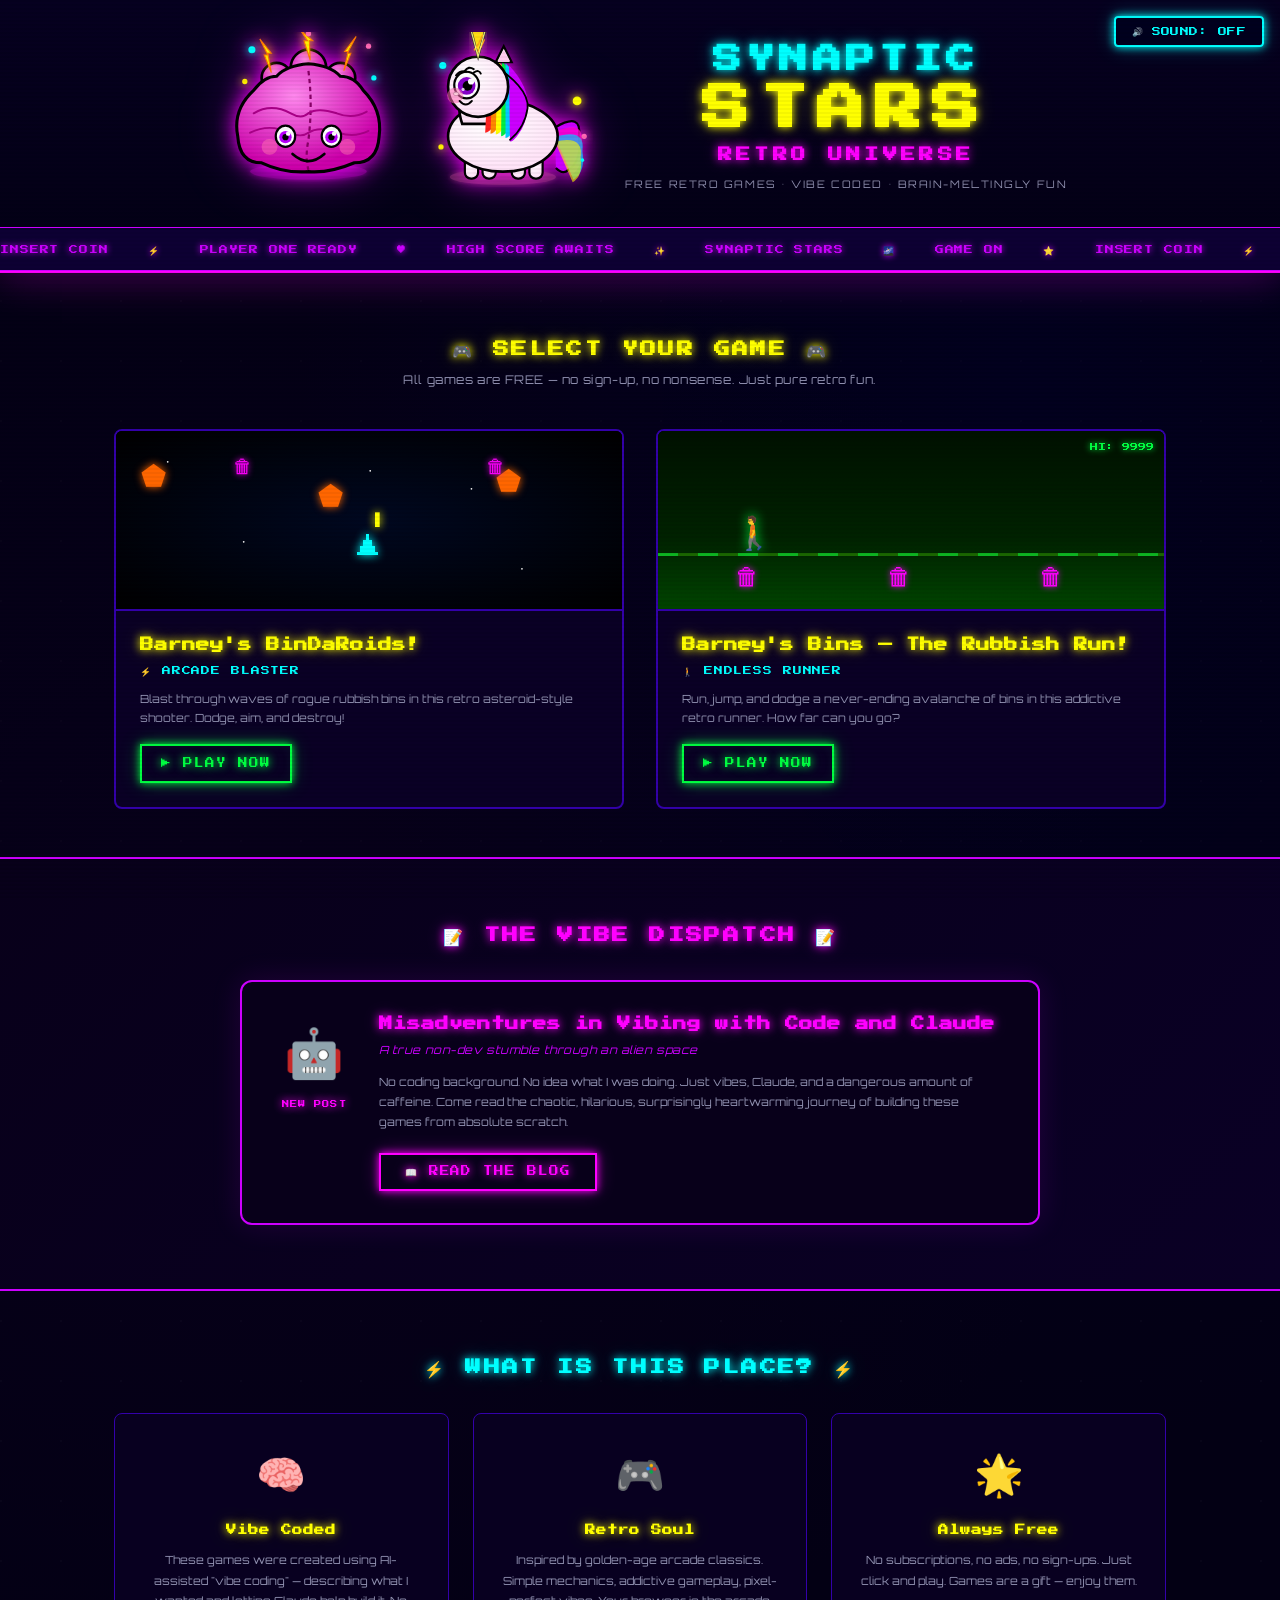
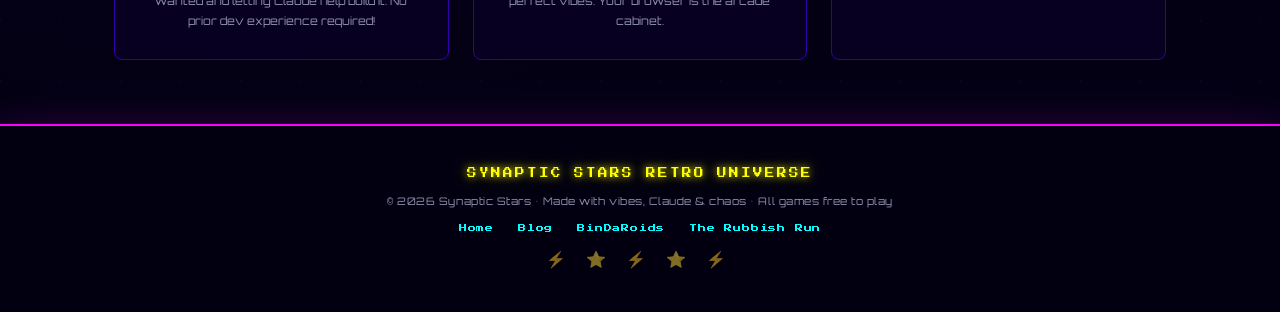
==== synaptic-stars/index.html @ baff6195 "Cartoon logo redesign + fix game URLs to GitHub Pages - Redesigned brain SVG: filled cartoon style w" ====
<!DOCTYPE html>
<html lang="en">
<head>
  <meta charset="UTF-8" />
  <meta name="viewport" content="width=device-width, initial-scale=1.0" />
  <meta name="description" content="Synaptic Stars Retro Universe - Free retro games made with Vibe coding. Play Barney's BinDaRoids and Barney's Bins: The Rubbish Run!" />
  <title>Synaptic Stars Retro Universe</title>
  <link rel="stylesheet" href="css/style.css" />
  <link rel="preconnect" href="https://fonts.googleapis.com" />
  <link href="https://fonts.googleapis.com/css2?family=Press+Start+2P&family=Orbitron:wght@400;700;900&display=swap" rel="stylesheet" />
</head>
<body>

  <!-- Skip to content for accessibility -->
  <a href="#main-content" class="skip-link">Skip to main content</a>

  <!-- Sound toggle -->
  <div class="sound-control" role="region" aria-label="Sound controls">
    <button id="sound-toggle" class="sound-btn" aria-pressed="false" aria-label="Toggle site sounds on or off">
      <span class="sound-icon" aria-hidden="true">&#128266;</span>
      <span class="sound-label">SOUND: OFF</span>
    </button>
  </div>

  <!-- HEADER / LOGO -->
  <header class="site-header" role="banner">
    <div class="logo-container">
      <div class="logo-art" aria-label="Synaptic Stars logo: a neon brain crackling with creative energy and a cosmic unicorn">
        <!-- SVG Neon Brain + Unicorn Logo -->
        <svg class="logo-svg" viewBox="0 0 430 185" xmlns="http://www.w3.org/2000/svg" role="img" aria-label="Cartoon neon brain fizzing with creative energy alongside a cute cosmic unicorn">
          <defs>
            <filter id="neon-glow">
              <feGaussianBlur stdDeviation="3" result="coloredBlur"/>
              <feMerge><feMergeNode in="coloredBlur"/><feMergeNode in="SourceGraphic"/></feMerge>
            </filter>
            <filter id="hot-glow">
              <feGaussianBlur stdDeviation="5" result="coloredBlur"/>
              <feMerge><feMergeNode in="coloredBlur"/><feMergeNode in="SourceGraphic"/></feMerge>
            </filter>
            <radialGradient id="brain-grad" cx="40%" cy="30%" r="65%">
              <stop offset="0%" stop-color="#ff88ee"/>
              <stop offset="100%" stop-color="#cc00aa"/>
            </radialGradient>
            <radialGradient id="unicorn-body" cx="38%" cy="32%" r="62%">
              <stop offset="0%" stop-color="#ffffff"/>
              <stop offset="100%" stop-color="#ffe4f8"/>
            </radialGradient>
          </defs>

          <!-- ══════════════════════════════ -->
          <!-- CARTOON BRAIN                  -->
          <!-- ══════════════════════════════ -->

          <!-- Glow shadow under brain -->
          <ellipse cx="108" cy="158" rx="66" ry="9" fill="#ff00ff" opacity="0.3" filter="url(#neon-glow)"/>

          <!-- Top bumps (drawn behind main body so they peek above) -->
          <circle cx="72"  cy="52" r="17" fill="url(#brain-grad)" stroke="#000" stroke-width="3"/>
          <circle cx="108" cy="40" r="20" fill="url(#brain-grad)" stroke="#000" stroke-width="3"/>
          <circle cx="144" cy="52" r="17" fill="url(#brain-grad)" stroke="#000" stroke-width="3"/>

          <!-- Main brain blob body -->
          <path d="M 55,148 Q 30,148 28,118 Q 22,88 46,66 Q 58,50 72,50 Q 83,38 108,36 Q 133,38 144,50 Q 160,50 170,66 Q 192,88 188,118 Q 186,148 160,148 Q 132,160 108,158 Q 80,160 55,148 Z"
            fill="url(#brain-grad)" stroke="#000" stroke-width="3.5"/>

          <!-- Centre fold dashed line -->
          <path d="M 108,44 Q 113,82 108,122 Q 104,142 108,156" fill="none" stroke="#880066" stroke-width="2.5" stroke-dasharray="5,4"/>

          <!-- Brain wrinkle folds - left side -->
          <path d="M 46,92 Q 66,80 88,92 Q 100,99 108,92" fill="none" stroke="#aa0088" stroke-width="2.2" stroke-linecap="round"/>
          <path d="M 42,114 Q 64,103 86,114 Q 100,120 108,114" fill="none" stroke="#aa0088" stroke-width="2.2" stroke-linecap="round"/>

          <!-- Brain wrinkle folds - right side -->
          <path d="M 108,92 Q 118,85 140,92 Q 158,99 174,90" fill="none" stroke="#aa0088" stroke-width="2.2" stroke-linecap="round"/>
          <path d="M 108,114 Q 120,106 142,114 Q 160,120 176,112" fill="none" stroke="#aa0088" stroke-width="2.2" stroke-linecap="round"/>

          <!-- LEFT cartoon eye -->
          <ellipse cx="82" cy="118" rx="11" ry="12" fill="white" stroke="#000" stroke-width="2.5"/>
          <circle cx="82" cy="119" r="7"  fill="#bb00ff"/>
          <circle cx="82" cy="119" r="3.5" fill="#000"/>
          <circle cx="85" cy="115" r="2.5" fill="white"/>

          <!-- RIGHT cartoon eye -->
          <ellipse cx="134" cy="118" rx="11" ry="12" fill="white" stroke="#000" stroke-width="2.5"/>
          <circle cx="134" cy="119" r="7"  fill="#bb00ff"/>
          <circle cx="134" cy="119" r="3.5" fill="#000"/>
          <circle cx="137" cy="115" r="2.5" fill="white"/>

          <!-- Rosy cheeks -->
          <circle cx="64"  cy="130" r="9" fill="#ff69b4" opacity="0.55"/>
          <circle cx="152" cy="130" r="9" fill="#ff69b4" opacity="0.55"/>

          <!-- Big happy smile -->
          <path d="M 90,138 Q 108,154 126,138" fill="none" stroke="#000" stroke-width="3" stroke-linecap="round"/>

          <!-- Lightning bolt sparks -->
          <g filter="url(#hot-glow)">
            <!-- Left bolt -->
            <polygon points="66,46 58,26 62,26 53,8  66,24 62,24" fill="#ffee00" stroke="#ff7700" stroke-width="1.2"/>
            <!-- Centre bolt -->
            <polygon points="110,32 103,10 107,10 99,-2 113,10 109,10" fill="#ffee00" stroke="#ff7700" stroke-width="1.2"/>
            <!-- Right bolt -->
            <polygon points="148,44 156,24 152,24 162,5 149,22 153,22" fill="#ffee00" stroke="#ff7700" stroke-width="1.2"/>
            <!-- Sparkle dots -->
            <circle cx="44"  cy="20" r="4" fill="#00ffff"/>
            <circle cx="176" cy="16" r="3" fill="#ff69b4"/>
            <circle cx="36"  cy="56" r="3" fill="#ffee00"/>
            <circle cx="182" cy="52" r="3" fill="#00ffff"/>
            <circle cx="108" cy="2"  r="3" fill="#ff69b4"/>
          </g>

          <!-- ══════════════════════════════ -->
          <!-- CARTOON UNICORN                -->
          <!-- ══════════════════════════════ -->

          <!-- Glow shadow under unicorn -->
          <ellipse cx="328" cy="164" rx="60" ry="9" fill="#ff69b4" opacity="0.3" filter="url(#neon-glow)"/>

          <!-- Chubby legs (behind body) -->
          <rect x="285" y="136" width="15" height="30" rx="7"  fill="url(#unicorn-body)" stroke="#000" stroke-width="2.5"/>
          <rect x="305" y="138" width="15" height="28" rx="7"  fill="url(#unicorn-body)" stroke="#000" stroke-width="2.5"/>
          <rect x="338" y="138" width="15" height="28" rx="7"  fill="url(#unicorn-body)" stroke="#000" stroke-width="2.5"/>
          <rect x="358" y="136" width="15" height="30" rx="7"  fill="url(#unicorn-body)" stroke="#000" stroke-width="2.5"/>

          <!-- Rainbow tail (layered, fluffy) -->
          <path d="M 387,108 Q 418,90 414,118 Q 418,146 402,156 Q 396,162 388,154" fill="#cc00ff" stroke="#000" stroke-width="2.5" stroke-linejoin="round"/>
          <path d="M 387,113 Q 421,98 417,126 Q 421,152 405,162" fill="#ff00cc" opacity="0.8" stroke="none"/>
          <path d="M 387,119 Q 422,108 418,135 Q 422,158 408,167" fill="#00ccff" opacity="0.7" stroke="none"/>
          <path d="M 387,124 Q 420,116 416,142 Q 419,163 407,170" fill="#ffff00" opacity="0.6" stroke="none"/>

          <!-- Chubby body -->
          <ellipse cx="328" cy="118" rx="62" ry="40" fill="url(#unicorn-body)" stroke="#000" stroke-width="3"/>

          <!-- Neck connecting body to head -->
          <path d="M 282,104 Q 274,80 285,66 Q 294,55 310,58 Q 326,58 332,72 Q 338,84 332,104 Z"
            fill="url(#unicorn-body)" stroke="#000" stroke-width="3"/>

          <!-- Rainbow mane flowing down neck -->
          <path d="M 312,34 Q 330,54 328,76 Q 326,94 318,106 Q 312,114 308,114" fill="#ff2222" stroke="none"/>
          <path d="M 317,33 Q 336,54 334,76 Q 332,95 324,106 Q 318,115 314,115" fill="#ff8800" stroke="none"/>
          <path d="M 322,32 Q 342,54 340,77 Q 338,96 330,107 Q 324,116 320,116" fill="#ffff00" stroke="none"/>
          <path d="M 327,33 Q 348,55 346,79 Q 344,98 336,108 Q 330,118 326,118" fill="#00ee44" stroke="none"/>
          <path d="M 331,35 Q 353,58 351,82 Q 349,101 341,111 Q 335,120 331,120" fill="#00ccff" stroke="none"/>
          <path d="M 335,38 Q 358,62 356,86 Q 354,105 346,115 Q 340,124 336,124" fill="#cc00ff" stroke="none"/>
          <!-- Mane outline -->
          <path d="M 312,34 Q 358,62 356,86 Q 353,108 336,122" fill="none" stroke="#000" stroke-width="2" stroke-linecap="round"/>

          <!-- Big round cartoon head -->
          <circle cx="300" cy="62" r="34" fill="url(#unicorn-body)" stroke="#000" stroke-width="3"/>

          <!-- Pointy ear -->
          <polygon points="320,34 329,16 338,34" fill="url(#unicorn-body)" stroke="#000" stroke-width="2.5"/>
          <polygon points="322,34 329,20 336,34" fill="#ffccee" stroke="none"/>

          <!-- Spiral gold horn -->
          <polygon points="300,28 292,-2 308,-2" fill="#ffd700" stroke="#000" stroke-width="2.5"/>
          <path d="M 296,20 Q 302,12 305,4" fill="none" stroke="#ff9900" stroke-width="2" stroke-linecap="round"/>
          <path d="M 299,24 Q 304,17 307,9" fill="none" stroke="#ff9900" stroke-width="1.5" stroke-linecap="round"/>
          <!-- Horn glow -->
          <polygon points="300,28 292,-2 308,-2" fill="none" stroke="#ffff88" stroke-width="1.5" filter="url(#hot-glow)" opacity="0.9"/>

          <!-- Big cute cartoon eye -->
          <ellipse cx="287" cy="60" rx="14" ry="15" fill="white" stroke="#000" stroke-width="2.5"/>
          <circle cx="287" cy="61" r="10" fill="#8800cc"/>
          <circle cx="288" cy="61" r="5.5" fill="#000"/>
          <circle cx="292" cy="56" r="3.5" fill="white"/>
          <circle cx="283" cy="65" r="1.8" fill="white" opacity="0.8"/>

          <!-- Eyelashes -->
          <path d="M 275,49 Q 280,43 287,45" fill="none" stroke="#000" stroke-width="2.2" stroke-linecap="round"/>
          <path d="M 285,44 Q 289,38 295,42" fill="none" stroke="#000" stroke-width="2.2" stroke-linecap="round"/>
          <path d="M 295,46 Q 301,42 303,47" fill="none" stroke="#000" stroke-width="2.2" stroke-linecap="round"/>

          <!-- Rosy cheek -->
          <circle cx="274" cy="72" r="9" fill="#ff69b4" opacity="0.55"/>

          <!-- Little smile -->
          <path d="M 279,78 Q 286,86 293,78" fill="none" stroke="#000" stroke-width="2.2" stroke-linecap="round"/>

          <!-- Nostril dot -->
          <ellipse cx="275" cy="70" rx="3" ry="2" fill="#ffccdd" stroke="#cc88aa" stroke-width="1"/>

          <!-- Sparkles around unicorn -->
          <g filter="url(#hot-glow)">
            <circle cx="412" cy="78"  r="5" fill="#ffff00"/>
            <circle cx="260" cy="38"  r="4" fill="#00ffff"/>
            <circle cx="420" cy="118" r="3" fill="#ff69b4"/>
            <circle cx="258" cy="130" r="3" fill="#ffee00"/>
            <circle cx="418" cy="145" r="2" fill="#00ffff"/>
          </g>
        </svg>
      </div>

      <div class="logo-text">
        <h1 class="site-title">
          <span class="title-synaptic">SYNAPTIC</span>
          <span class="title-stars">STARS</span>
          <span class="title-universe">RETRO UNIVERSE</span>
        </h1>
        <p class="site-tagline">Free Retro Games &bull; Vibe Coded &bull; Brain-Meltingly Fun</p>
      </div>
    </div>

    <!-- Scrolling marquee for atmosphere -->
    <div class="marquee-strip" aria-hidden="true">
      <div class="marquee-inner">
        INSERT COIN &nbsp;&nbsp; &#9889; &nbsp;&nbsp; PLAYER ONE READY &nbsp;&nbsp; &#9829; &nbsp;&nbsp; HIGH SCORE AWAITS &nbsp;&nbsp; &#10024; &nbsp;&nbsp; SYNAPTIC STARS &nbsp;&nbsp; &#127756; &nbsp;&nbsp; GAME ON &nbsp;&nbsp; &#11088; &nbsp;&nbsp; INSERT COIN &nbsp;&nbsp; &#9889; &nbsp;&nbsp; PLAYER ONE READY &nbsp;&nbsp; &#9829; &nbsp;&nbsp; HIGH SCORE AWAITS &nbsp;&nbsp; &#10024; &nbsp;&nbsp; SYNAPTIC STARS &nbsp;&nbsp; &#127756; &nbsp;&nbsp; GAME ON &nbsp;&nbsp; &#11088;
      </div>
    </div>
  </header>

  <!-- MAIN CONTENT -->
  <main id="main-content">

    <!-- GAMES SECTION -->
    <section class="games-section" aria-labelledby="games-heading">
      <h2 id="games-heading" class="section-heading">
        <span aria-hidden="true">&#127918;</span> SELECT YOUR GAME <span aria-hidden="true">&#127918;</span>
      </h2>
      <p class="section-subtitle">All games are FREE &mdash; no sign-up, no nonsense. Just pure retro fun.</p>

      <div class="games-grid" role="list">

        <!-- Game Tile 1: BinDaRoids -->
        <article class="game-tile" role="listitem">
          <a href="https://synapticstar101.github.io/Barneys-BinDaRoids/" target="_blank" rel="noopener noreferrer" class="game-tile-link" aria-label="Play Barney's BinDaRoids - an asteroids-style retro blaster (opens in new tab)">
            <div class="game-tile-inner">
              <div class="game-screen-preview" aria-hidden="true">
                <div class="pixel-art-bindaroids">
                  <div class="pa-stars">
                    <span class="pa-star s1">&#9679;</span>
                    <span class="pa-star s2">&#9679;</span>
                    <span class="pa-star s3">&#9679;</span>
                    <span class="pa-star s4">&#9679;</span>
                    <span class="pa-star s5">&#9679;</span>
                  </div>
                  <div class="pa-ship">&#9650;</div>
                  <div class="pa-asteroids">
                    <span class="pa-rock r1">&#11039;</span>
                    <span class="pa-rock r2">&#11039;</span>
                    <span class="pa-rock r3">&#11039;</span>
                  </div>
                  <div class="pa-bins">
                    <span class="pa-bin">&#128465;</span>
                    <span class="pa-bin">&#128465;</span>
                  </div>
                  <div class="pa-laser" aria-hidden="true">|</div>
                </div>
              </div>
              <div class="game-info">
                <h3 class="game-title">Barney's BinDaRoids!</h3>
                <p class="game-genre">&#9889; ARCADE BLASTER</p>
                <p class="game-desc">Blast through waves of rogue rubbish bins in this retro asteroid-style shooter. Dodge, aim, and destroy!</p>
                <span class="play-btn" aria-hidden="true">&#9654; PLAY NOW</span>
              </div>
            </div>
          </a>
        </article>

        <!-- Game Tile 2: The Rubbish Run -->
        <article class="game-tile" role="listitem">
          <a href="https://synapticstar101.github.io/Barneys-Bins-The-Rubbish-Run/" target="_blank" rel="noopener noreferrer" class="game-tile-link" aria-label="Play Barney's Bins: The Rubbish Run - a retro runner (opens in new tab)">
            <div class="game-tile-inner">
              <div class="game-screen-preview" aria-hidden="true">
                <div class="pixel-art-rubbish">
                  <div class="pa-road">
                    <div class="pa-lane-line"></div>
                  </div>
                  <div class="pa-runner">&#128694;</div>
                  <div class="pa-obstacles">
                    <span class="pa-bin-o b1">&#128465;</span>
                    <span class="pa-bin-o b2">&#128465;</span>
                    <span class="pa-bin-o b3">&#128465;</span>
                  </div>
                  <div class="pa-score-preview">HI: 9999</div>
                </div>
              </div>
              <div class="game-info">
                <h3 class="game-title">Barney's Bins &mdash; The Rubbish Run!</h3>
                <p class="game-genre">&#128694; ENDLESS RUNNER</p>
                <p class="game-desc">Run, jump, and dodge a never-ending avalanche of bins in this addictive retro runner. How far can you go?</p>
                <span class="play-btn" aria-hidden="true">&#9654; PLAY NOW</span>
              </div>
            </div>
          </a>
        </article>

      </div>
    </section>

    <!-- BLOG LINK SECTION -->
    <section class="blog-section" aria-labelledby="blog-heading">
      <h2 id="blog-heading" class="section-heading">
        <span aria-hidden="true">&#128221;</span> THE VIBE DISPATCH <span aria-hidden="true">&#128221;</span>
      </h2>
      <div class="blog-promo">
        <div class="blog-promo-inner">
          <div class="blog-badge" aria-hidden="true">
            <span class="blog-icon">&#129302;</span>
            <span class="blog-badge-text">NEW POST</span>
          </div>
          <div class="blog-promo-text">
            <h3 class="blog-title-promo">Misadventures in Vibing with Code and Claude</h3>
            <p class="blog-subtitle-promo">A true non-dev stumble through an alien space</p>
            <p class="blog-desc-promo">No coding background. No idea what I was doing. Just vibes, Claude, and a dangerous amount of caffeine. Come read the chaotic, hilarious, surprisingly heartwarming journey of building these games from absolute scratch.</p>
            <a href="blog/index.html" class="blog-link-btn" aria-label="Read the Misadventures in Vibing with Code and Claude blog">
              <span aria-hidden="true">&#128214;</span> READ THE BLOG
            </a>
          </div>
        </div>
      </div>
    </section>

    <!-- ABOUT SECTION -->
    <section class="about-section" aria-labelledby="about-heading">
      <h2 id="about-heading" class="section-heading">
        <span aria-hidden="true">&#9889;</span> WHAT IS THIS PLACE? <span aria-hidden="true">&#9889;</span>
      </h2>
      <div class="about-grid">
        <div class="about-card">
          <div class="about-icon" aria-hidden="true">&#129504;</div>
          <h3>Vibe Coded</h3>
          <p>These games were created using AI-assisted "vibe coding" &mdash; describing what I wanted and letting Claude help build it. No prior dev experience required!</p>
        </div>
        <div class="about-card">
          <div class="about-icon" aria-hidden="true">&#127918;</div>
          <h3>Retro Soul</h3>
          <p>Inspired by golden-age arcade classics. Simple mechanics, addictive gameplay, pixel-perfect vibes. Your browser is the arcade cabinet.</p>
        </div>
        <div class="about-card">
          <div class="about-icon" aria-hidden="true">&#127775;</div>
          <h3>Always Free</h3>
          <p>No subscriptions, no ads, no sign-ups. Just click and play. Games are a gift &mdash; enjoy them.</p>
        </div>
      </div>
    </section>

  </main>

  <!-- FOOTER -->
  <footer class="site-footer" role="contentinfo">
    <div class="footer-inner">
      <p class="footer-title">SYNAPTIC STARS RETRO UNIVERSE</p>
      <p class="footer-copy">&copy; 2026 Synaptic Stars &bull; Made with vibes, Claude &amp; chaos &bull; All games free to play</p>
      <nav class="footer-nav" aria-label="Footer navigation">
        <a href="index.html">Home</a>
        <a href="blog/index.html">Blog</a>
        <a href="https://synapticstar101.github.io/Barneys-BinDaRoids/" target="_blank" rel="noopener noreferrer">BinDaRoids</a>
        <a href="https://synapticstar101.github.io/Barneys-Bins-The-Rubbish-Run/" target="_blank" rel="noopener noreferrer">The Rubbish Run</a>
      </nav>
      <p class="footer-credits" aria-hidden="true">&#9889; &#11088; &#9889; &#11088; &#9889;</p>
    </div>
  </footer>

  <script src="js/sounds.js"></script>
  <script src="js/main.js"></script>
</body>
</html>
---- synaptic-stars/css/style.css ----
/* =====================================================
   SYNAPTIC STARS RETRO UNIVERSE
   Main Stylesheet — Neon Retro Fever Dream Edition
   ===================================================== */

/* === CSS CUSTOM PROPERTIES === */
:root {
  --neon-pink:    #ff00ff;
  --neon-cyan:    #00ffff;
  --neon-yellow:  #ffff00;
  --neon-green:   #00ff41;
  --neon-orange:  #ff6600;
  --neon-purple:  #cc00ff;
  --neon-hotpink: #ff69b4;
  --bg-dark:      #030014;
  --bg-card:      #0a0025;
  --bg-card2:     #080020;
  --text-primary: #e8e0ff;
  --text-dim:     #9090b0;
  --border-neon:  #3300aa;
  --font-pixel:   'Press Start 2P', monospace;
  --font-orb:     'Orbitron', monospace;
  --font-base:    'Orbitron', monospace;
  --glow-pink:    0 0 8px #ff00ff, 0 0 20px #ff00ff44;
  --glow-cyan:    0 0 8px #00ffff, 0 0 20px #00ffff44;
  --glow-yellow:  0 0 8px #ffff00, 0 0 20px #ffff0044;
  --glow-green:   0 0 8px #00ff41, 0 0 20px #00ff4144;
}

/* === RESET & BASE === */
*, *::before, *::after {
  box-sizing: border-box;
  margin: 0;
  padding: 0;
}

html {
  scroll-behavior: smooth;
  font-size: 16px;
}

body {
  background-color: var(--bg-dark);
  background-image:
    radial-gradient(ellipse at 20% 50%, #1a003333 0%, transparent 60%),
    radial-gradient(ellipse at 80% 20%, #00003355 0%, transparent 50%),
    url("data:image/svg+xml,%3Csvg width='60' height='60' viewBox='0 0 60 60' xmlns='http://www.w3.org/2000/svg'%3E%3Cg fill='none' fill-rule='evenodd'%3E%3Cg fill='%23ffffff' fill-opacity='0.025'%3E%3Ccircle cx='1' cy='1' r='1'/%3E%3C/g%3E%3C/g%3E%3C/svg%3E");
  color: var(--text-primary);
  font-family: var(--font-base);
  line-height: 1.6;
  min-height: 100vh;
  overflow-x: hidden;
}

/* === ACCESSIBILITY === */
.skip-link {
  position: absolute;
  top: -100%;
  left: 0;
  background: var(--neon-yellow);
  color: #000;
  padding: 0.75rem 1.5rem;
  font-family: var(--font-pixel);
  font-size: 0.7rem;
  z-index: 9999;
  text-decoration: none;
  border-radius: 0 0 8px 0;
}
.skip-link:focus {
  top: 0;
}

/* Focus visible styles for keyboard nav */
*:focus-visible {
  outline: 3px solid var(--neon-yellow);
  outline-offset: 3px;
}

/* Reduced motion */
@media (prefers-reduced-motion: reduce) {
  *, *::before, *::after {
    animation-duration: 0.01ms !important;
    animation-iteration-count: 1 !important;
    transition-duration: 0.01ms !important;
  }
  .marquee-inner {
    animation: none !important;
  }
}

/* High contrast mode */
@media (prefers-contrast: high) {
  :root {
    --bg-dark: #000000;
    --bg-card: #000000;
    --text-primary: #ffffff;
  }
  .game-tile { border: 2px solid #ffffff; }
}

/* === SOUND CONTROL === */
.sound-control {
  position: fixed;
  top: 1rem;
  right: 1rem;
  z-index: 1000;
}

.sound-btn {
  background: rgba(0, 0, 30, 0.9);
  border: 2px solid var(--neon-cyan);
  color: var(--neon-cyan);
  padding: 0.5rem 1rem;
  cursor: pointer;
  font-family: var(--font-pixel);
  font-size: 0.55rem;
  letter-spacing: 0.05em;
  display: flex;
  align-items: center;
  gap: 0.5rem;
  transition: all 0.2s;
  box-shadow: var(--glow-cyan);
  border-radius: 4px;
}

.sound-btn:hover,
.sound-btn[aria-pressed="true"] {
  background: rgba(0, 255, 255, 0.15);
  box-shadow: 0 0 15px #00ffff, 0 0 30px #00ffff66;
  color: #fff;
}

.sound-btn[aria-pressed="true"] .sound-label::after {
  content: " ON";
}
.sound-btn[aria-pressed="false"] .sound-label::after {
  content: "";
}

/* === HEADER === */
.site-header {
  background: linear-gradient(180deg, #060020 0%, var(--bg-dark) 100%);
  border-bottom: 2px solid var(--neon-pink);
  box-shadow: 0 4px 40px #ff00ff44;
  padding-bottom: 0;
  overflow: hidden;
}

.logo-container {
  display: flex;
  align-items: center;
  justify-content: center;
  gap: 2rem;
  flex-wrap: wrap;
  padding: 2rem 2rem 1.5rem;
  max-width: 1200px;
  margin: 0 auto;
}

.logo-svg {
  width: 380px;
  max-width: 90vw;
  height: auto;
  filter: drop-shadow(0 0 10px #ff00ff) drop-shadow(0 0 25px #cc00ff44);
  animation: logo-pulse 3s ease-in-out infinite;
}

@keyframes logo-pulse {
  0%, 100% { filter: drop-shadow(0 0 10px #ff00ff) drop-shadow(0 0 25px #cc00ff44); }
  50%       { filter: drop-shadow(0 0 20px #ff00ff) drop-shadow(0 0 50px #cc00ff66); }
}

.logo-text {
  text-align: center;
}

.site-title {
  display: flex;
  flex-direction: column;
  gap: 0.25rem;
  line-height: 1.2;
}

.title-synaptic {
  font-family: var(--font-pixel);
  font-size: clamp(1rem, 3vw, 1.8rem);
  color: var(--neon-cyan);
  text-shadow: var(--glow-cyan);
  letter-spacing: 0.15em;
  animation: flicker 8s infinite;
}

.title-stars {
  font-family: var(--font-pixel);
  font-size: clamp(1.4rem, 5vw, 3rem);
  color: var(--neon-yellow);
  text-shadow: var(--glow-yellow);
  letter-spacing: 0.2em;
}

.title-universe {
  font-family: var(--font-pixel);
  font-size: clamp(0.6rem, 1.5vw, 0.9rem);
  color: var(--neon-pink);
  text-shadow: var(--glow-pink);
  letter-spacing: 0.3em;
  margin-top: 0.25rem;
}

@keyframes flicker {
  0%, 95%, 100% { opacity: 1; }
  96%            { opacity: 0.85; }
  97%            { opacity: 1; }
  98%            { opacity: 0.7; }
  99%            { opacity: 1; }
}

.site-tagline {
  color: var(--text-dim);
  font-size: 0.65rem;
  letter-spacing: 0.15em;
  margin-top: 0.75rem;
  text-transform: uppercase;
}

/* === MARQUEE === */
.marquee-strip {
  background: #0d0033;
  border-top: 1px solid var(--neon-purple);
  border-bottom: 1px solid var(--neon-purple);
  padding: 0.5rem 0;
  overflow: hidden;
  white-space: nowrap;
}

.marquee-inner {
  display: inline-block;
  animation: marquee-scroll 30s linear infinite;
  font-family: var(--font-pixel);
  font-size: 0.55rem;
  color: var(--neon-purple);
  letter-spacing: 0.1em;
  text-shadow: 0 0 6px #cc00ff;
}

@keyframes marquee-scroll {
  from { transform: translateX(0); }
  to   { transform: translateX(-50%); }
}

/* === SECTION HEADING === */
.section-heading {
  font-family: var(--font-pixel);
  font-size: clamp(0.7rem, 2vw, 1rem);
  text-align: center;
  letter-spacing: 0.15em;
  color: var(--neon-yellow);
  text-shadow: var(--glow-yellow);
  margin-bottom: 0.5rem;
}

.section-subtitle {
  text-align: center;
  color: var(--text-dim);
  font-size: 0.75rem;
  letter-spacing: 0.05em;
  margin-bottom: 2.5rem;
}

/* === GAMES SECTION === */
.games-section {
  max-width: 1100px;
  margin: 0 auto;
  padding: 4rem 1.5rem 3rem;
}

.games-grid {
  display: grid;
  grid-template-columns: repeat(auto-fit, minmax(300px, 1fr));
  gap: 2rem;
  list-style: none;
}

/* === GAME TILE === */
.game-tile {
  border: 2px solid var(--border-neon);
  border-radius: 8px;
  background: var(--bg-card);
  transition: transform 0.2s, border-color 0.2s, box-shadow 0.2s;
  overflow: hidden;
  position: relative;
}

.game-tile:hover,
.game-tile:focus-within {
  transform: translateY(-6px) scale(1.02);
  border-color: var(--neon-cyan);
  box-shadow: 0 0 30px #00ffff44, 0 8px 40px #00000088;
}

.game-tile-link {
  display: block;
  text-decoration: none;
  color: inherit;
  outline: none;
}

.game-tile-link:focus-visible .game-tile-inner {
  outline: 3px solid var(--neon-yellow);
}

.game-tile-inner {
  display: flex;
  flex-direction: column;
}

/* Game preview screen */
.game-screen-preview {
  background: #000;
  height: 180px;
  position: relative;
  overflow: hidden;
  border-bottom: 2px solid var(--border-neon);
  font-family: var(--font-pixel);
}

/* BinDaRoids preview */
.pixel-art-bindaroids {
  width: 100%;
  height: 100%;
  position: relative;
  background: radial-gradient(ellipse at center, #000820 0%, #000 100%);
}

.pa-stars { position: absolute; inset: 0; }
.pa-star {
  position: absolute;
  color: #fff;
  font-size: 4px;
  animation: star-twinkle 2s ease-in-out infinite;
}
.s1 { top: 15%; left: 10%; animation-delay: 0s; }
.s2 { top: 30%; left: 70%; animation-delay: 0.4s; }
.s3 { top: 60%; left: 25%; animation-delay: 0.8s; }
.s4 { top: 20%; left: 50%; animation-delay: 0.2s; }
.s5 { top: 75%; left: 80%; animation-delay: 1.2s; }

@keyframes star-twinkle {
  0%, 100% { opacity: 1; }
  50%       { opacity: 0.3; }
}

.pa-ship {
  position: absolute;
  bottom: 25%;
  left: 50%;
  transform: translateX(-50%);
  color: var(--neon-cyan);
  font-size: 1.5rem;
  text-shadow: 0 0 10px var(--neon-cyan);
  animation: ship-bob 2s ease-in-out infinite;
}

@keyframes ship-bob {
  0%, 100% { transform: translateX(-50%) translateY(0); }
  50%       { transform: translateX(-50%) translateY(-6px); }
}

.pa-asteroids { position: absolute; top: 10%; left: 0; width: 100%; }
.pa-rock {
  position: absolute;
  color: var(--neon-orange);
  font-size: 1.8rem;
  text-shadow: 0 0 8px var(--neon-orange);
  animation: rock-drift 4s linear infinite;
}
.r1 { top: 0; left: 5%; animation-delay: 0s; }
.r2 { top: 20px; left: 40%; animation-delay: 1.5s; }
.r3 { top: 5px; left: 75%; animation-delay: 0.8s; }

@keyframes rock-drift {
  0%   { transform: rotate(0deg) translateY(0); }
  100% { transform: rotate(360deg) translateY(20px); }
}

.pa-bins {
  position: absolute;
  top: 10%;
  width: 100%;
  display: flex;
  justify-content: space-around;
}
.pa-bin { color: var(--neon-pink); font-size: 1.2rem; text-shadow: 0 0 6px var(--neon-pink); }

.pa-laser {
  position: absolute;
  bottom: 42%;
  left: 50%;
  color: var(--neon-yellow);
  font-size: 1rem;
  font-weight: bold;
  text-shadow: 0 0 8px var(--neon-yellow);
  animation: laser-fire 1s ease-out infinite;
}

@keyframes laser-fire {
  0%   { opacity: 1; transform: scaleY(1); }
  80%  { opacity: 0.8; transform: scaleY(3); }
  100% { opacity: 0; transform: scaleY(4); }
}

/* Rubbish Run preview */
.pixel-art-rubbish {
  width: 100%;
  height: 100%;
  position: relative;
  background: linear-gradient(180deg, #001100 0%, #002200 60%, #004400 100%);
}

.pa-road {
  position: absolute;
  bottom: 30%;
  left: 0;
  right: 0;
  height: 3px;
  background: #1a6600;
}
.pa-lane-line {
  width: 100%;
  height: 100%;
  background: repeating-linear-gradient(90deg, #00ff41 0, #00ff41 20px, transparent 20px, transparent 40px);
  opacity: 0.5;
}

.pa-runner {
  position: absolute;
  bottom: 31%;
  left: 15%;
  font-size: 2rem;
  animation: runner-anim 0.4s steps(2) infinite;
  filter: drop-shadow(0 0 6px var(--neon-green));
}
@keyframes runner-anim {
  0%   { transform: translateY(0); }
  50%  { transform: translateY(-4px); }
  100% { transform: translateY(0); }
}

.pa-obstacles { position: absolute; bottom: 31%; width: 100%; }
.pa-bin-o {
  position: absolute;
  font-size: 1.5rem;
  color: var(--neon-pink);
  text-shadow: 0 0 6px var(--neon-pink);
  animation: bin-scroll 2s linear infinite;
}
.b1 { right: 20%; animation-delay: 0s; }
.b2 { right: 50%; animation-delay: 0.7s; }
.b3 { right: 80%; animation-delay: 1.4s; }

@keyframes bin-scroll {
  0%   { transform: translateX(0); }
  100% { transform: translateX(-300px); }
}

.pa-score-preview {
  position: absolute;
  top: 10px;
  right: 10px;
  font-family: var(--font-pixel);
  font-size: 0.5rem;
  color: var(--neon-green);
  text-shadow: 0 0 6px var(--neon-green);
}

/* Game info */
.game-info {
  padding: 1.5rem;
}

.game-title {
  font-family: var(--font-pixel);
  font-size: clamp(0.6rem, 1.5vw, 0.85rem);
  color: var(--neon-yellow);
  text-shadow: var(--glow-yellow);
  margin-bottom: 0.5rem;
  line-height: 1.5;
}

.game-genre {
  font-family: var(--font-pixel);
  font-size: 0.55rem;
  color: var(--neon-cyan);
  letter-spacing: 0.1em;
  margin-bottom: 0.75rem;
}

.game-desc {
  font-size: 0.7rem;
  color: var(--text-dim);
  margin-bottom: 1rem;
  line-height: 1.7;
}

.play-btn {
  display: inline-block;
  background: transparent;
  border: 2px solid var(--neon-green);
  color: var(--neon-green);
  padding: 0.6rem 1.2rem;
  font-family: var(--font-pixel);
  font-size: 0.6rem;
  letter-spacing: 0.1em;
  text-shadow: var(--glow-green);
  box-shadow: var(--glow-green), inset 0 0 10px #00ff4111;
  transition: all 0.2s;
  cursor: pointer;
}

.game-tile:hover .play-btn,
.game-tile:focus-within .play-btn {
  background: #00ff4122;
  box-shadow: 0 0 20px #00ff41, inset 0 0 20px #00ff4122;
  color: #fff;
}

/* === BLOG SECTION === */
.blog-section {
  background: linear-gradient(135deg, #08001a 0%, #0a0025 100%);
  border-top: 2px solid var(--neon-purple);
  border-bottom: 2px solid var(--neon-purple);
  padding: 4rem 1.5rem;
}

.blog-section .section-heading {
  color: var(--neon-pink);
  text-shadow: var(--glow-pink);
  margin-bottom: 2rem;
}

.blog-promo {
  max-width: 800px;
  margin: 0 auto;
}

.blog-promo-inner {
  border: 2px solid var(--neon-purple);
  border-radius: 12px;
  background: #08001a;
  padding: 2rem 2.5rem;
  display: flex;
  gap: 2rem;
  align-items: flex-start;
  box-shadow: 0 0 30px #cc00ff22;
  transition: box-shadow 0.3s;
}

.blog-promo-inner:hover {
  box-shadow: 0 0 60px #cc00ff44;
}

.blog-badge {
  display: flex;
  flex-direction: column;
  align-items: center;
  gap: 0.5rem;
  flex-shrink: 0;
}

.blog-icon {
  font-size: 3rem;
  animation: robot-wave 3s ease-in-out infinite;
}

@keyframes robot-wave {
  0%, 100% { transform: rotate(-5deg); }
  50%       { transform: rotate(5deg) scale(1.1); }
}

.blog-badge-text {
  font-family: var(--font-pixel);
  font-size: 0.45rem;
  color: var(--neon-pink);
  text-shadow: var(--glow-pink);
  letter-spacing: 0.15em;
  animation: badge-blink 1.5s step-end infinite;
}

@keyframes badge-blink {
  0%, 100% { opacity: 1; }
  50%       { opacity: 0; }
}

.blog-title-promo {
  font-family: var(--font-pixel);
  font-size: clamp(0.6rem, 1.5vw, 0.85rem);
  color: var(--neon-pink);
  text-shadow: var(--glow-pink);
  margin-bottom: 0.4rem;
  line-height: 1.6;
}

.blog-subtitle-promo {
  font-size: 0.7rem;
  color: var(--neon-purple);
  font-style: italic;
  margin-bottom: 0.75rem;
  letter-spacing: 0.05em;
}

.blog-desc-promo {
  font-size: 0.7rem;
  color: var(--text-dim);
  line-height: 1.8;
  margin-bottom: 1.25rem;
}

.blog-link-btn {
  display: inline-block;
  border: 2px solid var(--neon-pink);
  color: var(--neon-pink);
  padding: 0.6rem 1.5rem;
  text-decoration: none;
  font-family: var(--font-pixel);
  font-size: 0.6rem;
  letter-spacing: 0.1em;
  text-shadow: var(--glow-pink);
  box-shadow: var(--glow-pink);
  transition: all 0.2s;
}

.blog-link-btn:hover,
.blog-link-btn:focus-visible {
  background: #ff00ff22;
  box-shadow: 0 0 25px #ff00ff, inset 0 0 15px #ff00ff22;
  color: #fff;
}

/* === ABOUT SECTION === */
.about-section {
  max-width: 1100px;
  margin: 0 auto;
  padding: 4rem 1.5rem;
}

.about-section .section-heading {
  color: var(--neon-cyan);
  text-shadow: var(--glow-cyan);
  margin-bottom: 2rem;
}

.about-grid {
  display: grid;
  grid-template-columns: repeat(auto-fit, minmax(220px, 1fr));
  gap: 1.5rem;
}

.about-card {
  background: var(--bg-card2);
  border: 1px solid var(--border-neon);
  border-radius: 8px;
  padding: 1.75rem;
  text-align: center;
  transition: border-color 0.3s, transform 0.2s;
}

.about-card:hover {
  border-color: var(--neon-cyan);
  transform: translateY(-4px);
  box-shadow: 0 0 20px #00ffff22;
}

.about-icon {
  font-size: 2.5rem;
  margin-bottom: 1rem;
  display: block;
}

.about-card h3 {
  font-family: var(--font-pixel);
  font-size: 0.65rem;
  color: var(--neon-yellow);
  text-shadow: var(--glow-yellow);
  margin-bottom: 0.75rem;
  letter-spacing: 0.1em;
}

.about-card p {
  font-size: 0.7rem;
  color: var(--text-dim);
  line-height: 1.8;
}

/* === FOOTER === */
.site-footer {
  background: #020010;
  border-top: 2px solid var(--neon-pink);
  padding: 2.5rem 1.5rem;
  text-align: center;
  box-shadow: 0 -4px 30px #ff00ff22;
}

.footer-inner {
  max-width: 900px;
  margin: 0 auto;
  display: flex;
  flex-direction: column;
  gap: 0.75rem;
  align-items: center;
}

.footer-title {
  font-family: var(--font-pixel);
  font-size: 0.6rem;
  color: var(--neon-yellow);
  text-shadow: var(--glow-yellow);
  letter-spacing: 0.2em;
}

.footer-copy {
  font-size: 0.65rem;
  color: var(--text-dim);
  letter-spacing: 0.05em;
}

.footer-nav {
  display: flex;
  gap: 1.5rem;
  flex-wrap: wrap;
  justify-content: center;
}

.footer-nav a {
  color: var(--neon-cyan);
  text-decoration: none;
  font-family: var(--font-pixel);
  font-size: 0.5rem;
  letter-spacing: 0.1em;
  transition: color 0.2s, text-shadow 0.2s;
}

.footer-nav a:hover,
.footer-nav a:focus-visible {
  color: #fff;
  text-shadow: var(--glow-cyan);
}

.footer-credits {
  font-size: 1rem;
  opacity: 0.5;
  letter-spacing: 0.5em;
}

/* === RESPONSIVE === */
@media (max-width: 640px) {
  .logo-container {
    flex-direction: column;
    text-align: center;
    padding: 1.5rem 1rem 1rem;
  }

  .blog-promo-inner {
    flex-direction: column;
    align-items: center;
    text-align: center;
    padding: 1.5rem;
  }

  .games-grid {
    grid-template-columns: 1fr;
  }

  .sound-control {
    top: 0.5rem;
    right: 0.5rem;
  }
}

@media (max-width: 400px) {
  .title-stars {
    font-size: 1.4rem;
  }
  .section-heading {
    font-size: 0.6rem;
  }
}
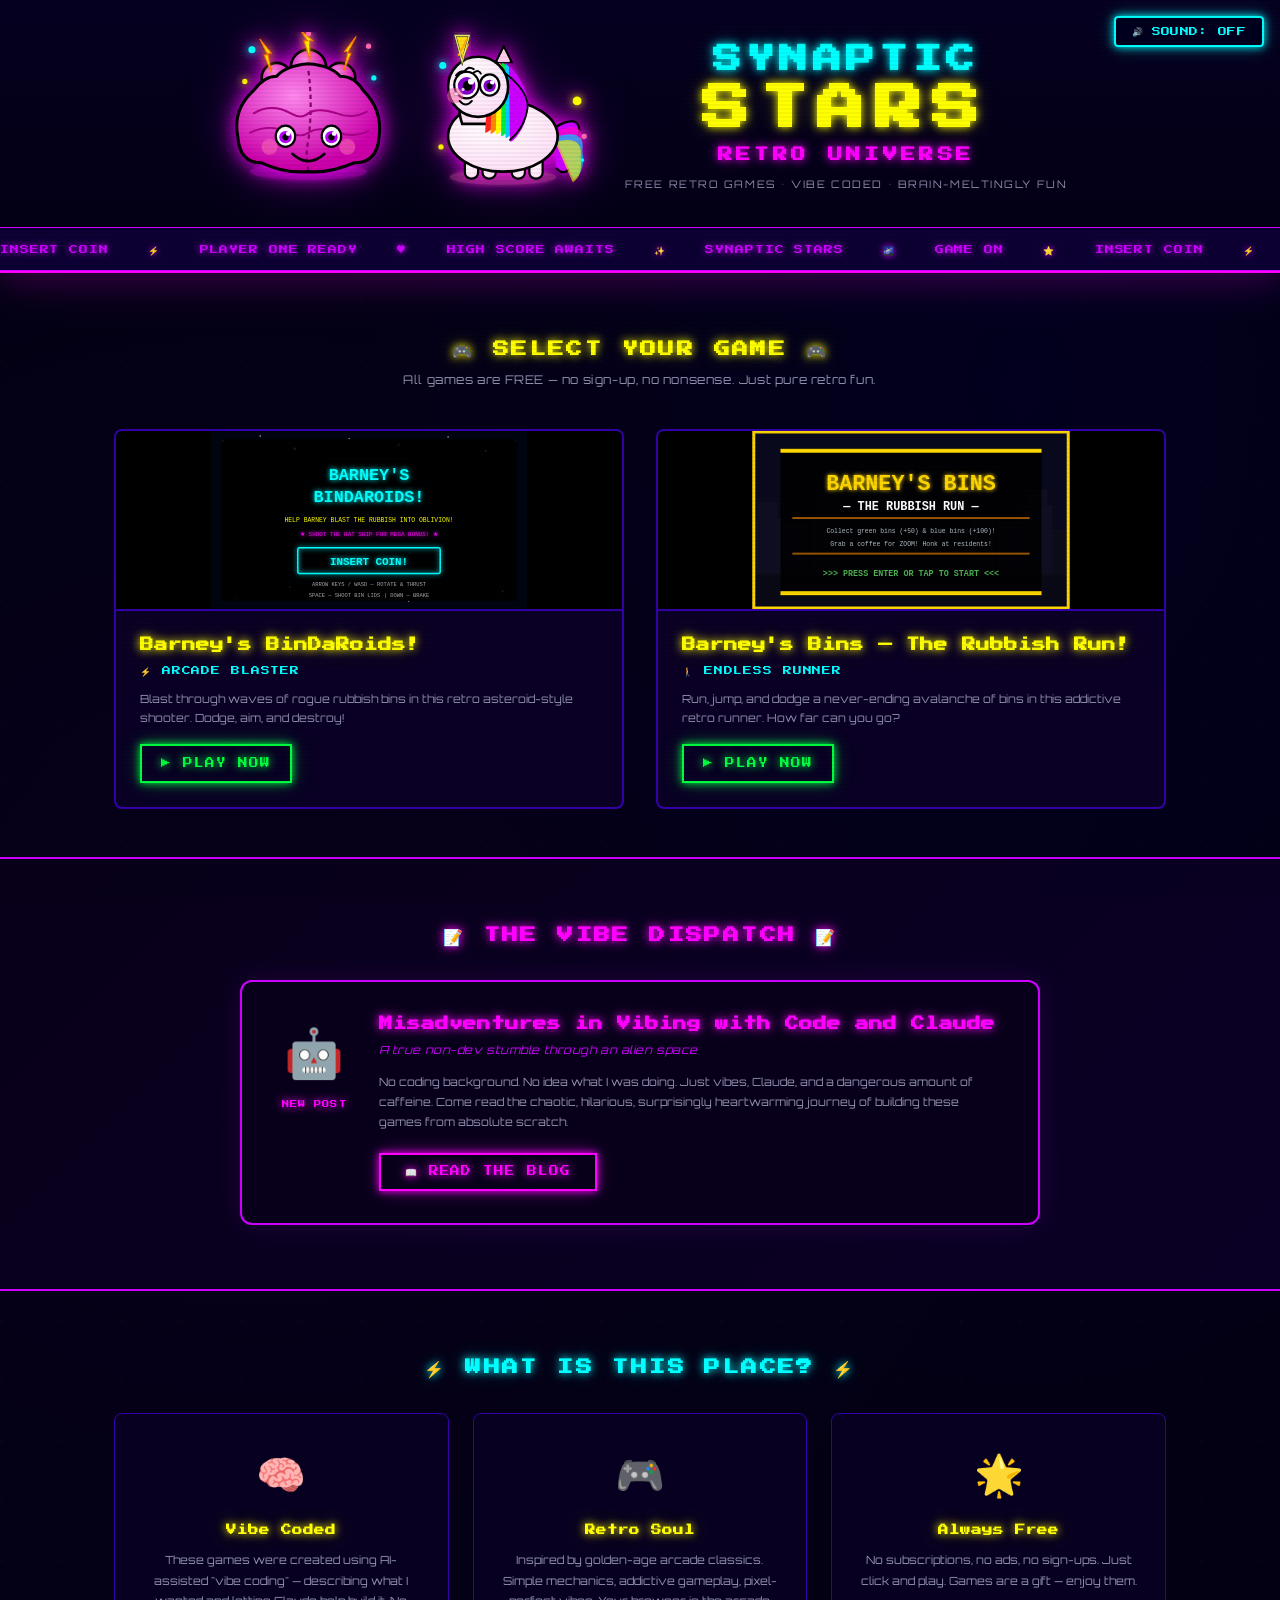
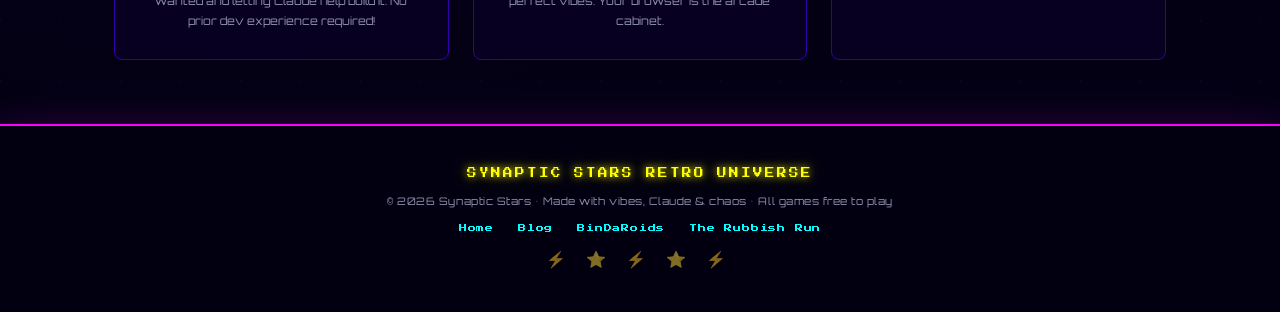
==== commit afd28575: "Update game graphics, fix unicorn, and correct blog game order - Replace generic pixel-art placehold" ====
--- a/synaptic-stars/index.html
+++ b/synaptic-stars/index.html
@@ -148,16 +148,22 @@
           <!-- Big round cartoon head -->
           <circle cx="300" cy="62" r="34" fill="url(#unicorn-body)" stroke="#000" stroke-width="3"/>
 
+          <!-- Second eye (far side) -->
+          <ellipse cx="313" cy="60" rx="11" ry="12" fill="white" stroke="#000" stroke-width="2.5"/>
+          <circle cx="313" cy="61" r="7" fill="#8800cc"/>
+          <circle cx="313" cy="61" r="3.5" fill="#000"/>
+          <circle cx="316" cy="57" r="2.5" fill="white"/>
+
           <!-- Pointy ear -->
           <polygon points="320,34 329,16 338,34" fill="url(#unicorn-body)" stroke="#000" stroke-width="2.5"/>
           <polygon points="322,34 329,20 336,34" fill="#ffccee" stroke="none"/>
 
-          <!-- Spiral gold horn -->
-          <polygon points="300,28 292,-2 308,-2" fill="#ffd700" stroke="#000" stroke-width="2.5"/>
-          <path d="M 296,20 Q 302,12 305,4" fill="none" stroke="#ff9900" stroke-width="2" stroke-linecap="round"/>
-          <path d="M 299,24 Q 304,17 307,9" fill="none" stroke="#ff9900" stroke-width="1.5" stroke-linecap="round"/>
+          <!-- Spiral gold horn (positioned at the forehead, front of face) -->
+          <polygon points="282,34 274,4 290,4" fill="#ffd700" stroke="#000" stroke-width="2.5"/>
+          <path d="M 278,26 Q 284,16 287,8" fill="none" stroke="#ff9900" stroke-width="2" stroke-linecap="round"/>
+          <path d="M 281,30 Q 286,22 289,14" fill="none" stroke="#ff9900" stroke-width="1.5" stroke-linecap="round"/>
           <!-- Horn glow -->
-          <polygon points="300,28 292,-2 308,-2" fill="none" stroke="#ffff88" stroke-width="1.5" filter="url(#hot-glow)" opacity="0.9"/>
+          <polygon points="282,34 274,4 290,4" fill="none" stroke="#ffff88" stroke-width="1.5" filter="url(#hot-glow)" opacity="0.9"/>
 
           <!-- Big cute cartoon eye -->
           <ellipse cx="287" cy="60" rx="14" ry="15" fill="white" stroke="#000" stroke-width="2.5"/>
@@ -226,26 +232,50 @@
           <a href="https://synapticstar101.github.io/Barneys-BinDaRoids/" target="_blank" rel="noopener noreferrer" class="game-tile-link" aria-label="Play Barney's BinDaRoids - an asteroids-style retro blaster (opens in new tab)">
             <div class="game-tile-inner">
               <div class="game-screen-preview" aria-hidden="true">
-                <div class="pixel-art-bindaroids">
-                  <div class="pa-stars">
-                    <span class="pa-star s1">&#9679;</span>
-                    <span class="pa-star s2">&#9679;</span>
-                    <span class="pa-star s3">&#9679;</span>
-                    <span class="pa-star s4">&#9679;</span>
-                    <span class="pa-star s5">&#9679;</span>
-                  </div>
-                  <div class="pa-ship">&#9650;</div>
-                  <div class="pa-asteroids">
-                    <span class="pa-rock r1">&#11039;</span>
-                    <span class="pa-rock r2">&#11039;</span>
-                    <span class="pa-rock r3">&#11039;</span>
-                  </div>
-                  <div class="pa-bins">
-                    <span class="pa-bin">&#128465;</span>
-                    <span class="pa-bin">&#128465;</span>
-                  </div>
-                  <div class="pa-laser" aria-hidden="true">|</div>
-                </div>
+                <svg viewBox="0 0 320 180" xmlns="http://www.w3.org/2000/svg" style="width:100%;height:100%;display:block">
+                  <defs>
+                    <filter id="bd-cyan-glow" x="-30%" y="-30%" width="160%" height="160%">
+                      <feGaussianBlur stdDeviation="2.5" result="b"/>
+                      <feMerge><feMergeNode in="b"/><feMergeNode in="SourceGraphic"/></feMerge>
+                    </filter>
+                    <filter id="bd-magenta-glow" x="-30%" y="-30%" width="160%" height="160%">
+                      <feGaussianBlur stdDeviation="2" result="b"/>
+                      <feMerge><feMergeNode in="b"/><feMergeNode in="SourceGraphic"/></feMerge>
+                    </filter>
+                  </defs>
+                  <!-- Space background -->
+                  <rect width="320" height="180" fill="#000510"/>
+                  <!-- Stars -->
+                  <circle cx="12" cy="10" r="1" fill="white" opacity="0.8"/>
+                  <circle cx="50" cy="5" r="0.8" fill="white" opacity="0.7"/>
+                  <circle cx="85" cy="18" r="1.2" fill="white" opacity="0.9"/>
+                  <circle cx="140" cy="8" r="0.8" fill="white" opacity="0.6"/>
+                  <circle cx="190" cy="14" r="1" fill="white" opacity="0.8"/>
+                  <circle cx="240" cy="6" r="0.8" fill="white" opacity="0.7"/>
+                  <circle cx="278" cy="20" r="1" fill="white" opacity="0.9"/>
+                  <circle cx="308" cy="10" r="0.8" fill="white" opacity="0.6"/>
+                  <circle cx="25" cy="168" r="0.8" fill="white" opacity="0.5"/>
+                  <circle cx="80" cy="158" r="1" fill="white" opacity="0.7"/>
+                  <circle cx="200" cy="172" r="0.8" fill="white" opacity="0.6"/>
+                  <circle cx="295" cy="162" r="1" fill="white" opacity="0.8"/>
+                  <circle cx="160" cy="170" r="0.8" fill="white" opacity="0.5"/>
+                  <!-- Menu dark overlay -->
+                  <rect x="10" y="8" width="300" height="164" fill="rgba(0,0,0,0.88)" rx="3"/>
+                  <!-- Title line 1 -->
+                  <text x="160" y="50" text-anchor="middle" font-family="'Courier New',monospace" font-size="17" font-weight="bold" fill="#00ffff" filter="url(#bd-cyan-glow)">BARNEY'S</text>
+                  <!-- Title line 2 -->
+                  <text x="160" y="72" text-anchor="middle" font-family="'Courier New',monospace" font-size="17" font-weight="bold" fill="#00ffff" filter="url(#bd-cyan-glow)">BINDAROIDS!</text>
+                  <!-- Yellow subtitle -->
+                  <text x="160" y="92" text-anchor="middle" font-family="'Courier New',monospace" font-size="6.5" fill="#ffff00">HELP BARNEY BLAST THE RUBBISH INTO OBLIVION!</text>
+                  <!-- Magenta bonus line -->
+                  <text x="160" y="106" text-anchor="middle" font-family="'Courier New',monospace" font-size="6" fill="#ff00ff" filter="url(#bd-magenta-glow)">&#9733; SHOOT THE RAT SHIP FOR MEGA BONUS! &#9733;</text>
+                  <!-- INSERT COIN button -->
+                  <rect x="88" y="118" width="144" height="26" fill="none" stroke="#00ffff" stroke-width="1.5" rx="2" filter="url(#bd-cyan-glow)"/>
+                  <text x="160" y="136" text-anchor="middle" font-family="'Courier New',monospace" font-size="11" font-weight="bold" fill="#00ffff" filter="url(#bd-cyan-glow)">INSERT COIN!</text>
+                  <!-- Controls hint -->
+                  <text x="160" y="157" text-anchor="middle" font-family="'Courier New',monospace" font-size="5.5" fill="#aaaaaa">ARROW KEYS / WASD &#8212; ROTATE &amp; THRUST</text>
+                  <text x="160" y="168" text-anchor="middle" font-family="'Courier New',monospace" font-size="5.5" fill="#aaaaaa">SPACE &#8212; SHOOT BIN LIDS | DOWN &#8212; BRAKE</text>
+                </svg>
               </div>
               <div class="game-info">
                 <h3 class="game-title">Barney's BinDaRoids!</h3>
@@ -259,21 +289,54 @@
 
         <!-- Game Tile 2: The Rubbish Run -->
         <article class="game-tile" role="listitem">
-          <a href="https://synapticstar101.github.io/Barneys-Bins-The-Rubbish-Run/" target="_blank" rel="noopener noreferrer" class="game-tile-link" aria-label="Play Barney's Bins: The Rubbish Run - a retro runner (opens in new tab)">
+          <a href="https://synapticstar101.github.io/Barneys-bins/" target="_blank" rel="noopener noreferrer" class="game-tile-link" aria-label="Play Barney's Bins: The Rubbish Run - a retro runner (opens in new tab)">
             <div class="game-tile-inner">
               <div class="game-screen-preview" aria-hidden="true">
-                <div class="pixel-art-rubbish">
-                  <div class="pa-road">
-                    <div class="pa-lane-line"></div>
-                  </div>
-                  <div class="pa-runner">&#128694;</div>
-                  <div class="pa-obstacles">
-                    <span class="pa-bin-o b1">&#128465;</span>
-                    <span class="pa-bin-o b2">&#128465;</span>
-                    <span class="pa-bin-o b3">&#128465;</span>
-                  </div>
-                  <div class="pa-score-preview">HI: 9999</div>
-                </div>
+                <svg viewBox="0 0 320 180" xmlns="http://www.w3.org/2000/svg" style="width:100%;height:100%;display:block">
+                  <defs>
+                    <filter id="rr-gold-glow" x="-20%" y="-20%" width="140%" height="140%">
+                      <feGaussianBlur stdDeviation="2" result="b"/>
+                      <feMerge><feMergeNode in="b"/><feMergeNode in="SourceGraphic"/></feMerge>
+                    </filter>
+                  </defs>
+                  <!-- Dark navy background -->
+                  <rect width="320" height="180" fill="#0d0d1a"/>
+                  <!-- Sky -->
+                  <rect width="320" height="100" fill="#0a0a1e"/>
+                  <!-- Building silhouettes (parallax background) -->
+                  <rect x="0"   y="88"  width="30" height="92" fill="#0f0f22"/>
+                  <rect x="5"   y="72"  width="20" height="16" fill="#0f0f22"/>
+                  <rect x="34"  y="95"  width="22" height="85" fill="#111125"/>
+                  <rect x="60"  y="82"  width="28" height="98" fill="#0f0f22"/>
+                  <rect x="65"  y="66"  width="18" height="16" fill="#0f0f22"/>
+                  <rect x="220" y="88"  width="25" height="92" fill="#0f0f22"/>
+                  <rect x="248" y="92"  width="22" height="88" fill="#111125"/>
+                  <rect x="273" y="75"  width="30" height="105" fill="#0f0f22"/>
+                  <rect x="278" y="59"  width="20" height="16" fill="#0f0f22"/>
+                  <!-- Street -->
+                  <rect x="0" y="145" width="320" height="35" fill="#0a0a16"/>
+                  <!-- Gold canvas border (as in the real game) -->
+                  <rect x="1" y="1" width="318" height="178" fill="none" stroke="#FFD700" stroke-width="3"/>
+                  <!-- Menu overlay panel -->
+                  <rect x="28" y="18" width="264" height="148" fill="rgba(0,0,0,0.82)" rx="2"/>
+                  <!-- Gold top bar -->
+                  <rect x="28" y="18" width="264" height="4" fill="#FFD700"/>
+                  <!-- Gold bottom bar -->
+                  <rect x="28" y="162" width="264" height="4" fill="#FFD700"/>
+                  <!-- Title -->
+                  <text x="160" y="60" text-anchor="middle" font-family="'Courier New',monospace" font-size="22" font-weight="bold" fill="#FFD700" filter="url(#rr-gold-glow)">BARNEY'S BINS</text>
+                  <!-- Subtitle -->
+                  <text x="160" y="80" text-anchor="middle" font-family="'Courier New',monospace" font-size="12" font-weight="bold" fill="#ffffff">&#8212; THE RUBBISH RUN &#8212;</text>
+                  <!-- Orange divider -->
+                  <rect x="40" y="87" width="240" height="2" fill="#FF8C00" opacity="0.6"/>
+                  <!-- Instructions -->
+                  <text x="160" y="103" text-anchor="middle" font-family="'Courier New',monospace" font-size="6.5" fill="#B0BEC5">Collect green bins (+50) &amp; blue bins (+100)!</text>
+                  <text x="160" y="116" text-anchor="middle" font-family="'Courier New',monospace" font-size="6.5" fill="#B0BEC5">Grab a coffee for ZOOM! Honk at residents!</text>
+                  <!-- Orange divider -->
+                  <rect x="40" y="123" width="240" height="2" fill="#FF8C00" opacity="0.6"/>
+                  <!-- Start prompt -->
+                  <text x="160" y="147" text-anchor="middle" font-family="'Courier New',monospace" font-size="8.5" font-weight="bold" fill="#4CAF50">&gt;&gt;&gt; PRESS ENTER OR TAP TO START &lt;&lt;&lt;</text>
+                </svg>
               </div>
               <div class="game-info">
                 <h3 class="game-title">Barney's Bins &mdash; The Rubbish Run!</h3>
@@ -346,7 +409,7 @@
         <a href="index.html">Home</a>
         <a href="blog/index.html">Blog</a>
         <a href="https://synapticstar101.github.io/Barneys-BinDaRoids/" target="_blank" rel="noopener noreferrer">BinDaRoids</a>
-        <a href="https://synapticstar101.github.io/Barneys-Bins-The-Rubbish-Run/" target="_blank" rel="noopener noreferrer">The Rubbish Run</a>
+        <a href="https://synapticstar101.github.io/Barneys-bins/" target="_blank" rel="noopener noreferrer">The Rubbish Run</a>
       </nav>
       <p class="footer-credits" aria-hidden="true">&#9889; &#11088; &#9889; &#11088; &#9889;</p>
     </div>
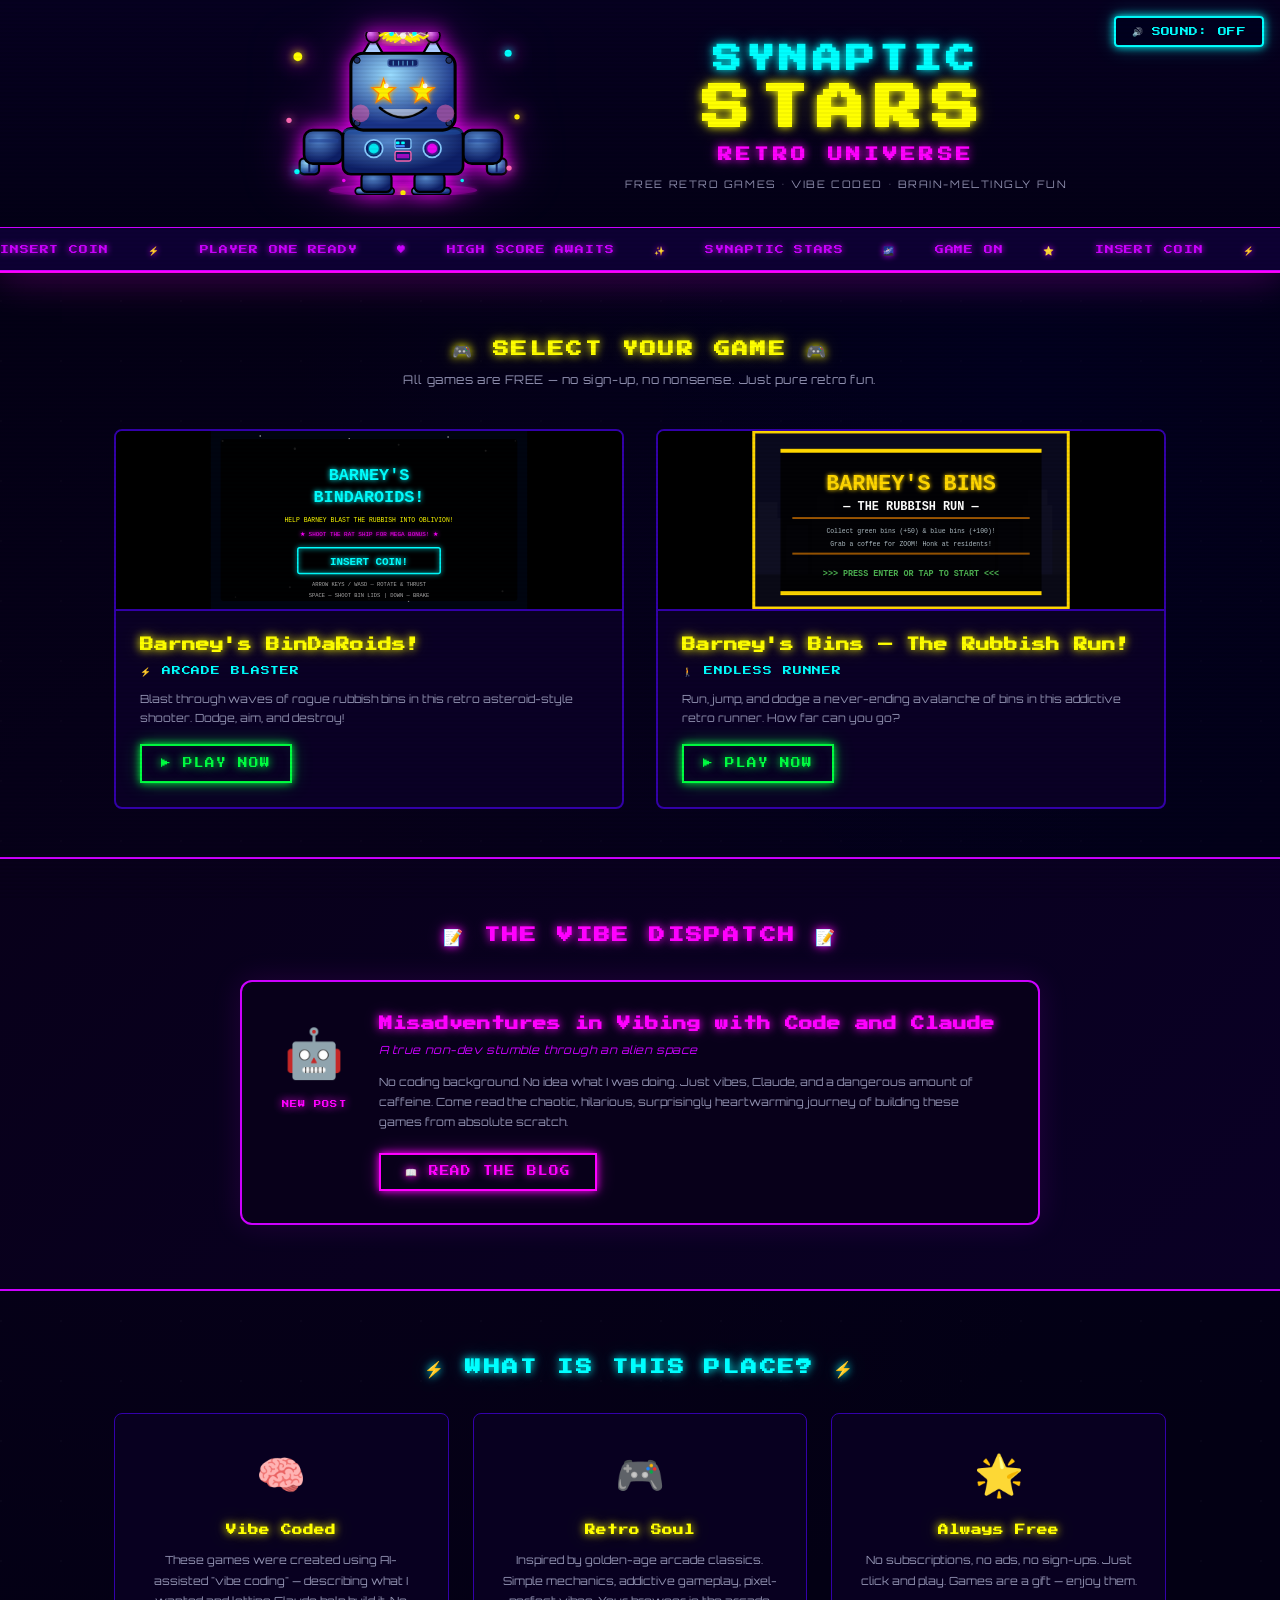
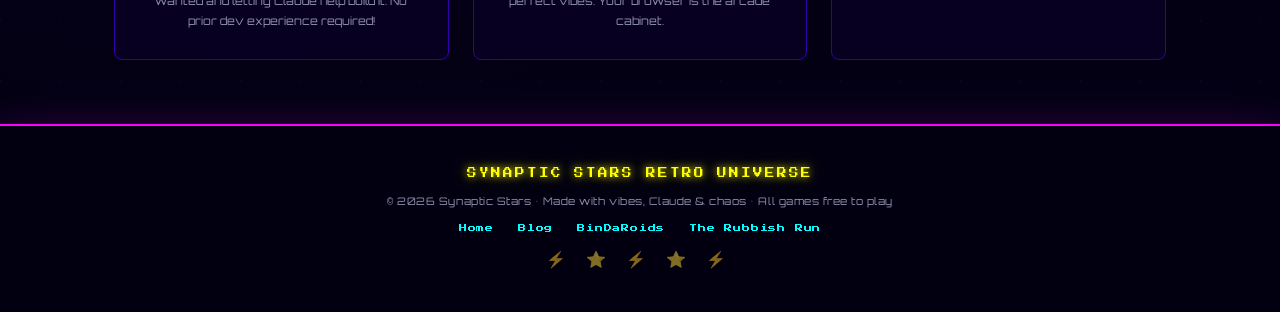
==== commit 8cd9bf75: "Redesign Synaptic Stars logo: replace brain+unicorn with retro robot mascot Completely redraws the h" ====
--- a/synaptic-stars/index.html
+++ b/synaptic-stars/index.html
@@ -25,9 +25,9 @@
   <!-- HEADER / LOGO -->
   <header class="site-header" role="banner">
     <div class="logo-container">
-      <div class="logo-art" aria-label="Synaptic Stars logo: a neon brain crackling with creative energy and a cosmic unicorn">
-        <!-- SVG Neon Brain + Unicorn Logo -->
-        <svg class="logo-svg" viewBox="0 0 430 185" xmlns="http://www.w3.org/2000/svg" role="img" aria-label="Cartoon neon brain fizzing with creative energy alongside a cute cosmic unicorn">
+      <div class="logo-art" aria-label="Synaptic Stars logo: a friendly retro robot with glowing star eyes and purple-tipped cone antennae crackling with electric energy">
+        <!-- SVG Retro Robot Logo -->
+        <svg class="logo-svg" viewBox="0 0 430 185" xmlns="http://www.w3.org/2000/svg" role="img" aria-label="Friendly retro robot mascot with glowing star eyes, cone antennae topped with purple balls and a fizzing lightning bolt between them">
           <defs>
             <filter id="neon-glow">
               <feGaussianBlur stdDeviation="3" result="coloredBlur"/>
@@ -37,162 +37,146 @@
               <feGaussianBlur stdDeviation="5" result="coloredBlur"/>
               <feMerge><feMergeNode in="coloredBlur"/><feMergeNode in="SourceGraphic"/></feMerge>
             </filter>
-            <radialGradient id="brain-grad" cx="40%" cy="30%" r="65%">
-              <stop offset="0%" stop-color="#ff88ee"/>
-              <stop offset="100%" stop-color="#cc00aa"/>
+            <radialGradient id="robot-head-grad" cx="38%" cy="28%" r="65%">
+              <stop offset="0%" stop-color="#99ddff"/>
+              <stop offset="100%" stop-color="#1a3388"/>
             </radialGradient>
-            <radialGradient id="unicorn-body" cx="38%" cy="32%" r="62%">
-              <stop offset="0%" stop-color="#ffffff"/>
-              <stop offset="100%" stop-color="#ffe4f8"/>
+            <radialGradient id="robot-body-grad" cx="38%" cy="28%" r="65%">
+              <stop offset="0%" stop-color="#5588cc"/>
+              <stop offset="100%" stop-color="#0d1f66"/>
+            </radialGradient>
+            <radialGradient id="antenna-ball-grad" cx="32%" cy="28%" r="65%">
+              <stop offset="0%" stop-color="#ee88ff"/>
+              <stop offset="100%" stop-color="#880099"/>
             </radialGradient>
           </defs>
 
           <!-- ══════════════════════════════ -->
-          <!-- CARTOON BRAIN                  -->
+          <!-- RETRO ROBOT MASCOT             -->
           <!-- ══════════════════════════════ -->
 
-          <!-- Glow shadow under brain -->
-          <ellipse cx="108" cy="158" rx="66" ry="9" fill="#ff00ff" opacity="0.3" filter="url(#neon-glow)"/>
-
-          <!-- Top bumps (drawn behind main body so they peek above) -->
-          <circle cx="72"  cy="52" r="17" fill="url(#brain-grad)" stroke="#000" stroke-width="3"/>
-          <circle cx="108" cy="40" r="20" fill="url(#brain-grad)" stroke="#000" stroke-width="3"/>
-          <circle cx="144" cy="52" r="17" fill="url(#brain-grad)" stroke="#000" stroke-width="3"/>
-
-          <!-- Main brain blob body -->
-          <path d="M 55,148 Q 30,148 28,118 Q 22,88 46,66 Q 58,50 72,50 Q 83,38 108,36 Q 133,38 144,50 Q 160,50 170,66 Q 192,88 188,118 Q 186,148 160,148 Q 132,160 108,158 Q 80,160 55,148 Z"
-            fill="url(#brain-grad)" stroke="#000" stroke-width="3.5"/>
-
-          <!-- Centre fold dashed line -->
-          <path d="M 108,44 Q 113,82 108,122 Q 104,142 108,156" fill="none" stroke="#880066" stroke-width="2.5" stroke-dasharray="5,4"/>
-
-          <!-- Brain wrinkle folds - left side -->
-          <path d="M 46,92 Q 66,80 88,92 Q 100,99 108,92" fill="none" stroke="#aa0088" stroke-width="2.2" stroke-linecap="round"/>
-          <path d="M 42,114 Q 64,103 86,114 Q 100,120 108,114" fill="none" stroke="#aa0088" stroke-width="2.2" stroke-linecap="round"/>
-
-          <!-- Brain wrinkle folds - right side -->
-          <path d="M 108,92 Q 118,85 140,92 Q 158,99 174,90" fill="none" stroke="#aa0088" stroke-width="2.2" stroke-linecap="round"/>
-          <path d="M 108,114 Q 120,106 142,114 Q 160,120 176,112" fill="none" stroke="#aa0088" stroke-width="2.2" stroke-linecap="round"/>
-
-          <!-- LEFT cartoon eye -->
-          <ellipse cx="82" cy="118" rx="11" ry="12" fill="white" stroke="#000" stroke-width="2.5"/>
-          <circle cx="82" cy="119" r="7"  fill="#bb00ff"/>
-          <circle cx="82" cy="119" r="3.5" fill="#000"/>
-          <circle cx="85" cy="115" r="2.5" fill="white"/>
-
-          <!-- RIGHT cartoon eye -->
-          <ellipse cx="134" cy="118" rx="11" ry="12" fill="white" stroke="#000" stroke-width="2.5"/>
-          <circle cx="134" cy="119" r="7"  fill="#bb00ff"/>
-          <circle cx="134" cy="119" r="3.5" fill="#000"/>
-          <circle cx="137" cy="115" r="2.5" fill="white"/>
+          <!-- Afterglow shadow under robot -->
+          <ellipse cx="215" cy="179" rx="84" ry="7" fill="#ff00ff" opacity="0.35" filter="url(#neon-glow)"/>
+
+          <!-- ── FEET (drawn first, behind legs) ── -->
+          <!-- Left foot -->
+          <rect x="161" y="176" width="44" height="8" rx="4" fill="url(#robot-head-grad)" stroke="#000" stroke-width="2"/>
+          <!-- Right foot -->
+          <rect x="225" y="176" width="44" height="8" rx="4" fill="url(#robot-head-grad)" stroke="#000" stroke-width="2"/>
+
+          <!-- ── LEGS ── -->
+          <!-- Left leg -->
+          <rect x="168" y="159" width="34" height="22" rx="6" fill="url(#robot-body-grad)" stroke="#000" stroke-width="2.5"/>
+          <!-- Right leg -->
+          <rect x="228" y="159" width="34" height="22" rx="6" fill="url(#robot-body-grad)" stroke="#000" stroke-width="2.5"/>
+
+          <!-- ── ARM CLAMPS / HANDS (behind arms) ── -->
+          <!-- Left clamp -->
+          <rect x="98" y="143" width="22" height="18" rx="5" fill="url(#robot-head-grad)" stroke="#000" stroke-width="2.5"/>
+          <line x1="109" y1="145" x2="109" y2="159" stroke="#112266" stroke-width="2.2"/>
+          <!-- Right clamp -->
+          <rect x="310" y="143" width="22" height="18" rx="5" fill="url(#robot-head-grad)" stroke="#000" stroke-width="2.5"/>
+          <line x1="321" y1="145" x2="321" y2="159" stroke="#112266" stroke-width="2.2"/>
+
+          <!-- ── ARMS ── -->
+          <!-- Left arm -->
+          <rect x="103" y="111" width="44" height="38" rx="10" fill="url(#robot-body-grad)" stroke="#000" stroke-width="3"/>
+          <rect x="108" y="121" width="34" height="4" rx="1" fill="#224499" opacity="0.55"/>
+          <!-- Right arm -->
+          <rect x="283" y="111" width="44" height="38" rx="10" fill="url(#robot-body-grad)" stroke="#000" stroke-width="3"/>
+          <rect x="288" y="121" width="34" height="4" rx="1" fill="#224499" opacity="0.55"/>
+
+          <!-- ── BODY ── -->
+          <rect x="147" y="109" width="136" height="52" rx="9" fill="url(#robot-body-grad)" stroke="#000" stroke-width="3"/>
+          <!-- Body top accent stripe -->
+          <rect x="147" y="109" width="136" height="7" rx="9" fill="#2255aa" opacity="0.55"/>
+          <!-- Left dial -->
+          <circle cx="182" cy="132" r="10" fill="#0d1f66" stroke="#88ccff" stroke-width="2"/>
+          <circle cx="182" cy="132" r="5.5" fill="#00ffff" opacity="0.9" filter="url(#neon-glow)"/>
+          <!-- Centre mini control panel -->
+          <rect x="206" y="121" width="18" height="11" rx="2" fill="#0d1f66" stroke="#88ccff" stroke-width="1.5"/>
+          <rect x="207" y="124" width="4" height="3" rx="0.5" fill="#00ffff"/>
+          <rect x="213" y="124" width="4" height="3" rx="0.5" fill="#00ffff"/>
+          <rect x="207" y="128" width="10" height="2.5" rx="0.5" fill="#4488ff"/>
+          <rect x="206" y="135" width="18" height="11" rx="2" fill="#0d1f66" stroke="#ff69b4" stroke-width="1.5"/>
+          <rect x="208" y="138" width="14" height="5" rx="1" fill="#ff00ff" opacity="0.6"/>
+          <!-- Right dial -->
+          <circle cx="248" cy="132" r="10" fill="#0d1f66" stroke="#88ccff" stroke-width="2"/>
+          <circle cx="248" cy="132" r="5.5" fill="#ff00ff" opacity="0.9" filter="url(#neon-glow)"/>
+
+          <!-- ── HEAD ── -->
+          <rect x="156" y="24" width="118" height="87" rx="14" fill="url(#robot-head-grad)" stroke="#000" stroke-width="3.5"/>
+          <!-- Forehead vent panel -->
+          <rect x="198" y="31" width="34" height="8" rx="3" fill="#112266" stroke="#4466aa" stroke-width="1.5"/>
+          <line x1="204" y1="32.5" x2="204" y2="38" stroke="#5599cc" stroke-width="1.3"/>
+          <line x1="210" y1="32.5" x2="210" y2="38" stroke="#5599cc" stroke-width="1.3"/>
+          <line x1="215" y1="32.5" x2="215" y2="38" stroke="#5599cc" stroke-width="1.3"/>
+          <line x1="220" y1="32.5" x2="220" y2="38" stroke="#5599cc" stroke-width="1.3"/>
+          <line x1="226" y1="32.5" x2="226" y2="38" stroke="#5599cc" stroke-width="1.3"/>
+          <!-- Corner rivets -->
+          <circle cx="163" cy="32" r="3.5" fill="#223366" stroke="#000" stroke-width="1"/>
+          <circle cx="267" cy="32" r="3.5" fill="#223366" stroke="#000" stroke-width="1"/>
+          <circle cx="163" cy="103" r="3.5" fill="#223366" stroke="#000" stroke-width="1"/>
+          <circle cx="267" cy="103" r="3.5" fill="#223366" stroke="#000" stroke-width="1"/>
+
+          <!-- ── STAR EYES ── -->
+          <g filter="url(#neon-glow)">
+            <!-- Left star eye centred at (193, 67) R=14 r=5.5 -->
+            <polygon points="193,53 196.1,62.5 206.3,63.1 198.4,69.5 201.3,79.5 193,74 184.7,79.5 187.6,69.5 179.7,63.1 189.9,62.5"
+                     fill="#ffee00" stroke="#ff8800" stroke-width="1.5"/>
+            <circle cx="196" cy="61" r="2.8" fill="white" opacity="0.9"/>
+            <!-- Right star eye centred at (237, 67) -->
+            <polygon points="237,53 240.1,62.5 250.3,63.1 242.4,69.5 245.3,79.5 237,74 228.7,79.5 231.6,69.5 223.7,63.1 233.9,62.5"
+                     fill="#ffee00" stroke="#ff8800" stroke-width="1.5"/>
+            <circle cx="240" cy="61" r="2.8" fill="white" opacity="0.9"/>
+          </g>
 
           <!-- Rosy cheeks -->
-          <circle cx="64"  cy="130" r="9" fill="#ff69b4" opacity="0.55"/>
-          <circle cx="152" cy="130" r="9" fill="#ff69b4" opacity="0.55"/>
-
-          <!-- Big happy smile -->
-          <path d="M 90,138 Q 108,154 126,138" fill="none" stroke="#000" stroke-width="3" stroke-linecap="round"/>
-
-          <!-- Lightning bolt sparks -->
+          <circle cx="167" cy="92" r="10" fill="#ff69b4" opacity="0.5"/>
+          <circle cx="263" cy="92" r="10" fill="#ff69b4" opacity="0.5"/>
+
+          <!-- Big friendly smile -->
+          <path d="M 189,86 Q 215,107 241,86" fill="none" stroke="#000" stroke-width="3.2" stroke-linecap="round"/>
+          <!-- Smile highlight -->
+          <path d="M 192,87 Q 215,104 238,87" fill="white" stroke="none" opacity="0.5"/>
+
+          <!-- ── LEFT ANTENNA (cone shape + purple ball) ── -->
+          <!-- Cone: wide at head, narrows to ball -->
+          <polygon points="170,24 192,24 181,5" fill="#aaccff" stroke="#000" stroke-width="2.5"/>
+          <!-- Purple ball on tip -->
+          <circle cx="181" cy="4" r="8" fill="url(#antenna-ball-grad)" stroke="#000" stroke-width="2" filter="url(#neon-glow)"/>
+
+          <!-- ── RIGHT ANTENNA (cone shape + purple ball) ── -->
+          <polygon points="238,24 260,24 249,5" fill="#aaccff" stroke="#000" stroke-width="2.5"/>
+          <!-- Purple ball on tip -->
+          <circle cx="249" cy="4" r="8" fill="url(#antenna-ball-grad)" stroke="#000" stroke-width="2" filter="url(#neon-glow)"/>
+
+          <!-- ── FIZZING LIGHTNING BOLT between antenna balls ── -->
           <g filter="url(#hot-glow)">
-            <!-- Left bolt -->
-            <polygon points="66,46 58,26 62,26 53,8  66,24 62,24" fill="#ffee00" stroke="#ff7700" stroke-width="1.2"/>
-            <!-- Centre bolt -->
-            <polygon points="110,32 103,10 107,10 99,-2 113,10 109,10" fill="#ffee00" stroke="#ff7700" stroke-width="1.2"/>
-            <!-- Right bolt -->
-            <polygon points="148,44 156,24 152,24 162,5 149,22 153,22" fill="#ffee00" stroke="#ff7700" stroke-width="1.2"/>
-            <!-- Sparkle dots -->
-            <circle cx="44"  cy="20" r="4" fill="#00ffff"/>
-            <circle cx="176" cy="16" r="3" fill="#ff69b4"/>
-            <circle cx="36"  cy="56" r="3" fill="#ffee00"/>
-            <circle cx="182" cy="52" r="3" fill="#00ffff"/>
-            <circle cx="108" cy="2"  r="3" fill="#ff69b4"/>
+            <!-- Zigzag electric arc -->
+            <polyline points="189,4 198,0 193,7 202,2 197,9 207,3 201,10 211,5 206,11 215,5 224,11 219,5 229,10 223,3 233,9 228,2 238,7 243,4"
+                      fill="none" stroke="#ffee00" stroke-width="2.8" stroke-linecap="round" stroke-linejoin="round"/>
+            <!-- Fizz sparks along the bolt -->
+            <circle cx="202" cy="2"  r="2.8" fill="#00ffff"/>
+            <circle cx="215" cy="11" r="2.8" fill="#ff69b4"/>
+            <circle cx="228" cy="2"  r="2.8" fill="#00ffff"/>
+            <circle cx="215" cy="4"  r="3.5" fill="#ffffff" opacity="0.85"/>
+            <!-- Extra arc flash above -->
+            <polyline points="195,3 205,-2 210,5 220,-1 225,6 235,1 243,4"
+                      fill="none" stroke="#ffffff" stroke-width="1.2" stroke-linecap="round" stroke-linejoin="round" opacity="0.6"/>
           </g>
 
-          <!-- ══════════════════════════════ -->
-          <!-- CARTOON UNICORN                -->
-          <!-- ══════════════════════════════ -->
-
-          <!-- Glow shadow under unicorn -->
-          <ellipse cx="328" cy="164" rx="60" ry="9" fill="#ff69b4" opacity="0.3" filter="url(#neon-glow)"/>
-
-          <!-- Chubby legs (behind body) -->
-          <rect x="285" y="136" width="15" height="30" rx="7"  fill="url(#unicorn-body)" stroke="#000" stroke-width="2.5"/>
-          <rect x="305" y="138" width="15" height="28" rx="7"  fill="url(#unicorn-body)" stroke="#000" stroke-width="2.5"/>
-          <rect x="338" y="138" width="15" height="28" rx="7"  fill="url(#unicorn-body)" stroke="#000" stroke-width="2.5"/>
-          <rect x="358" y="136" width="15" height="30" rx="7"  fill="url(#unicorn-body)" stroke="#000" stroke-width="2.5"/>
-
-          <!-- Rainbow tail (layered, fluffy) -->
-          <path d="M 387,108 Q 418,90 414,118 Q 418,146 402,156 Q 396,162 388,154" fill="#cc00ff" stroke="#000" stroke-width="2.5" stroke-linejoin="round"/>
-          <path d="M 387,113 Q 421,98 417,126 Q 421,152 405,162" fill="#ff00cc" opacity="0.8" stroke="none"/>
-          <path d="M 387,119 Q 422,108 418,135 Q 422,158 408,167" fill="#00ccff" opacity="0.7" stroke="none"/>
-          <path d="M 387,124 Q 420,116 416,142 Q 419,163 407,170" fill="#ffff00" opacity="0.6" stroke="none"/>
-
-          <!-- Chubby body -->
-          <ellipse cx="328" cy="118" rx="62" ry="40" fill="url(#unicorn-body)" stroke="#000" stroke-width="3"/>
-
-          <!-- Neck connecting body to head -->
-          <path d="M 282,104 Q 274,80 285,66 Q 294,55 310,58 Q 326,58 332,72 Q 338,84 332,104 Z"
-            fill="url(#unicorn-body)" stroke="#000" stroke-width="3"/>
-
-          <!-- Rainbow mane flowing down neck -->
-          <path d="M 312,34 Q 330,54 328,76 Q 326,94 318,106 Q 312,114 308,114" fill="#ff2222" stroke="none"/>
-          <path d="M 317,33 Q 336,54 334,76 Q 332,95 324,106 Q 318,115 314,115" fill="#ff8800" stroke="none"/>
-          <path d="M 322,32 Q 342,54 340,77 Q 338,96 330,107 Q 324,116 320,116" fill="#ffff00" stroke="none"/>
-          <path d="M 327,33 Q 348,55 346,79 Q 344,98 336,108 Q 330,118 326,118" fill="#00ee44" stroke="none"/>
-          <path d="M 331,35 Q 353,58 351,82 Q 349,101 341,111 Q 335,120 331,120" fill="#00ccff" stroke="none"/>
-          <path d="M 335,38 Q 358,62 356,86 Q 354,105 346,115 Q 340,124 336,124" fill="#cc00ff" stroke="none"/>
-          <!-- Mane outline -->
-          <path d="M 312,34 Q 358,62 356,86 Q 353,108 336,122" fill="none" stroke="#000" stroke-width="2" stroke-linecap="round"/>
-
-          <!-- Big round cartoon head -->
-          <circle cx="300" cy="62" r="34" fill="url(#unicorn-body)" stroke="#000" stroke-width="3"/>
-
-          <!-- Second eye (far side) -->
-          <ellipse cx="313" cy="60" rx="11" ry="12" fill="white" stroke="#000" stroke-width="2.5"/>
-          <circle cx="313" cy="61" r="7" fill="#8800cc"/>
-          <circle cx="313" cy="61" r="3.5" fill="#000"/>
-          <circle cx="316" cy="57" r="2.5" fill="white"/>
-
-          <!-- Pointy ear -->
-          <polygon points="320,34 329,16 338,34" fill="url(#unicorn-body)" stroke="#000" stroke-width="2.5"/>
-          <polygon points="322,34 329,20 336,34" fill="#ffccee" stroke="none"/>
-
-          <!-- Spiral gold horn (positioned at the forehead, front of face) -->
-          <polygon points="282,34 274,4 290,4" fill="#ffd700" stroke="#000" stroke-width="2.5"/>
-          <path d="M 278,26 Q 284,16 287,8" fill="none" stroke="#ff9900" stroke-width="2" stroke-linecap="round"/>
-          <path d="M 281,30 Q 286,22 289,14" fill="none" stroke="#ff9900" stroke-width="1.5" stroke-linecap="round"/>
-          <!-- Horn glow -->
-          <polygon points="282,34 274,4 290,4" fill="none" stroke="#ffff88" stroke-width="1.5" filter="url(#hot-glow)" opacity="0.9"/>
-
-          <!-- Big cute cartoon eye -->
-          <ellipse cx="287" cy="60" rx="14" ry="15" fill="white" stroke="#000" stroke-width="2.5"/>
-          <circle cx="287" cy="61" r="10" fill="#8800cc"/>
-          <circle cx="288" cy="61" r="5.5" fill="#000"/>
-          <circle cx="292" cy="56" r="3.5" fill="white"/>
-          <circle cx="283" cy="65" r="1.8" fill="white" opacity="0.8"/>
-
-          <!-- Eyelashes -->
-          <path d="M 275,49 Q 280,43 287,45" fill="none" stroke="#000" stroke-width="2.2" stroke-linecap="round"/>
-          <path d="M 285,44 Q 289,38 295,42" fill="none" stroke="#000" stroke-width="2.2" stroke-linecap="round"/>
-          <path d="M 295,46 Q 301,42 303,47" fill="none" stroke="#000" stroke-width="2.2" stroke-linecap="round"/>
-
-          <!-- Rosy cheek -->
-          <circle cx="274" cy="72" r="9" fill="#ff69b4" opacity="0.55"/>
-
-          <!-- Little smile -->
-          <path d="M 279,78 Q 286,86 293,78" fill="none" stroke="#000" stroke-width="2.2" stroke-linecap="round"/>
-
-          <!-- Nostril dot -->
-          <ellipse cx="275" cy="70" rx="3" ry="2" fill="#ffccdd" stroke="#cc88aa" stroke-width="1"/>
-
-          <!-- Sparkles around unicorn -->
+          <!-- ── SPARKLES around robot ── -->
           <g filter="url(#hot-glow)">
-            <circle cx="412" cy="78"  r="5" fill="#ffff00"/>
-            <circle cx="260" cy="38"  r="4" fill="#00ffff"/>
-            <circle cx="420" cy="118" r="3" fill="#ff69b4"/>
-            <circle cx="258" cy="130" r="3" fill="#ffee00"/>
-            <circle cx="418" cy="145" r="2" fill="#00ffff"/>
+            <circle cx="96"  cy="28"  r="5" fill="#ffff00"/>
+            <circle cx="334" cy="24"  r="4" fill="#00ffff"/>
+            <circle cx="86"  cy="100" r="3" fill="#ff69b4"/>
+            <circle cx="344" cy="96"  r="3" fill="#ffee00"/>
+            <circle cx="95"  cy="158" r="3" fill="#00ffff"/>
+            <circle cx="335" cy="154" r="3" fill="#ff69b4"/>
+            <circle cx="215" cy="182" r="3" fill="#ffee00"/>
+            <circle cx="148" cy="168" r="2" fill="#ff00ff"/>
+            <circle cx="282" cy="168" r="2" fill="#00ffff"/>
           </g>
         </svg>
       </div>
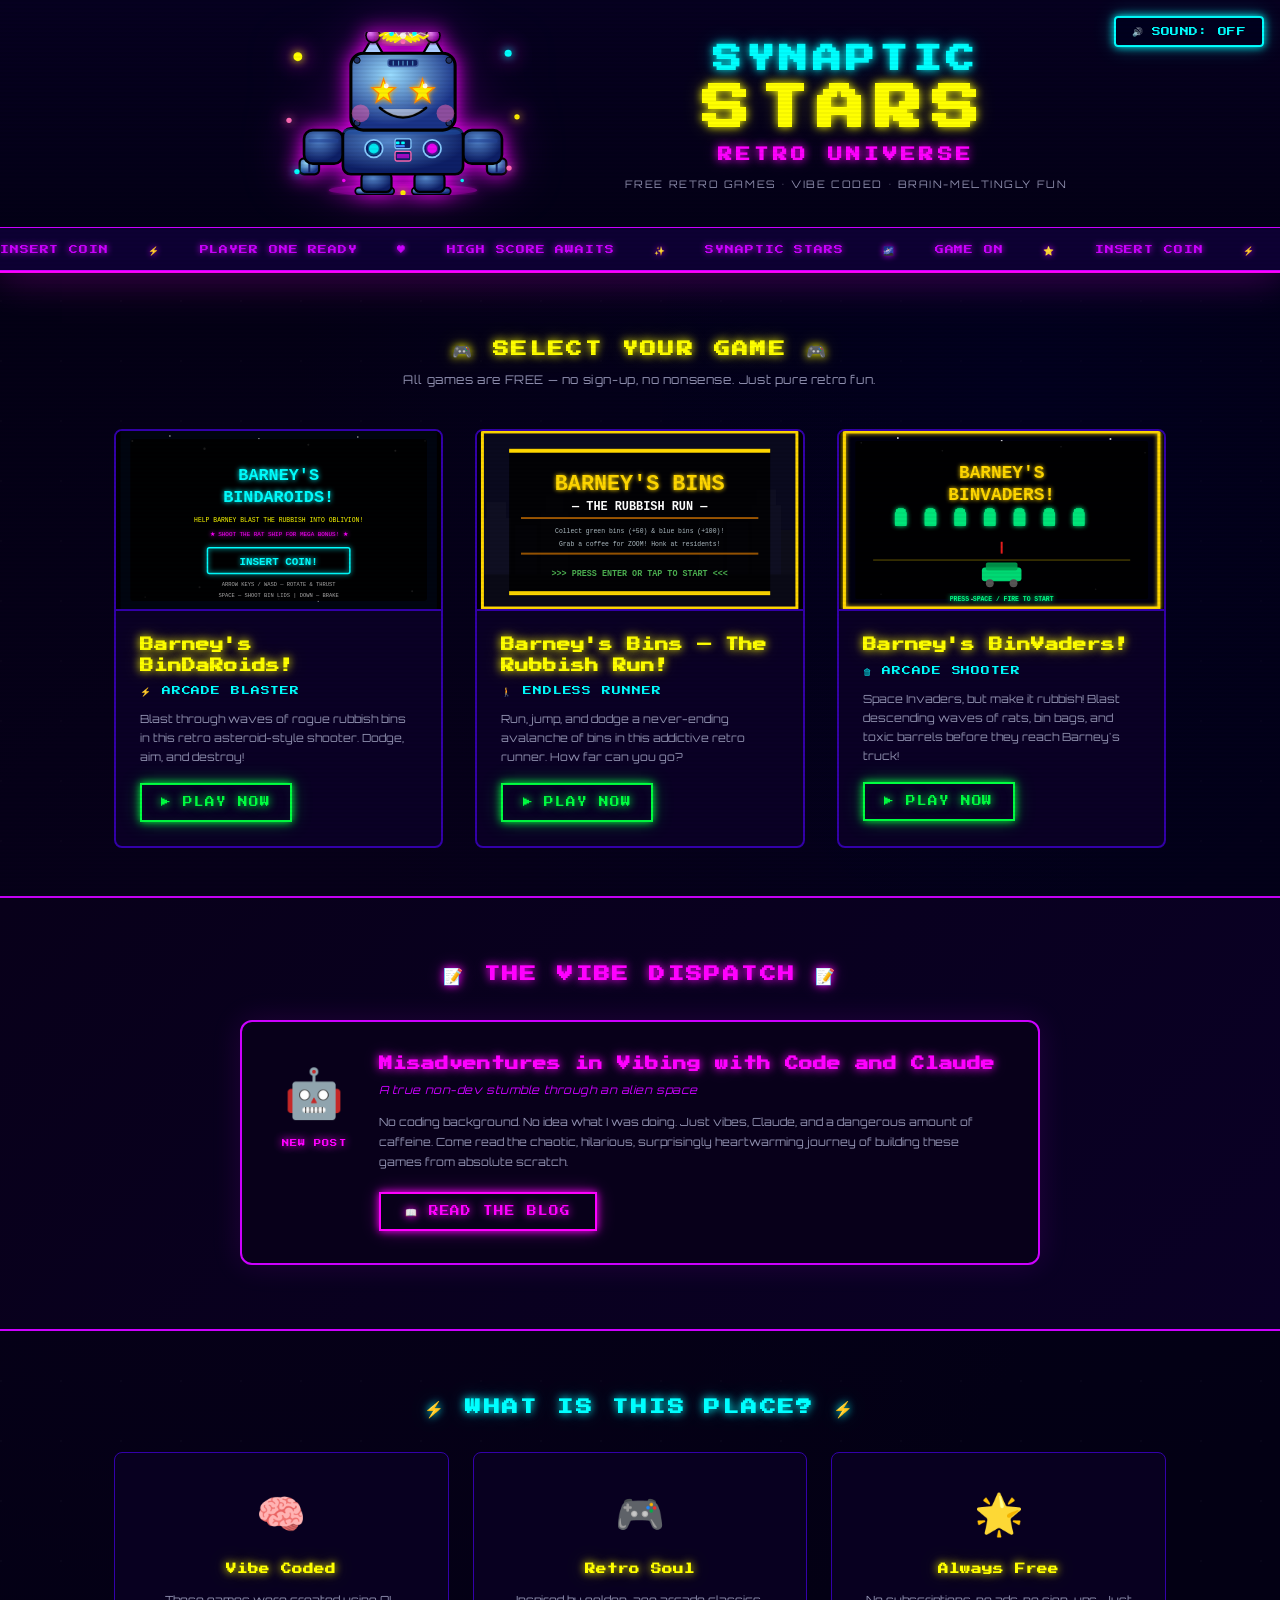
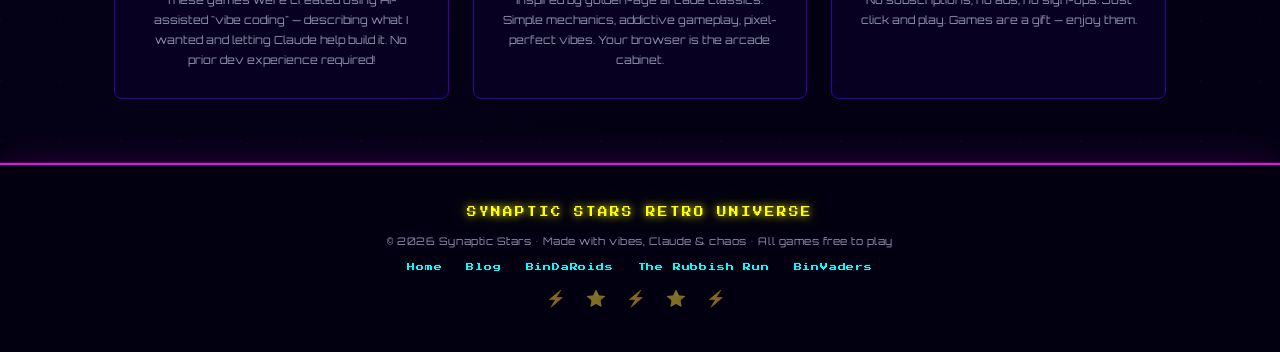
==== commit ee733b59: "Add Barney's BinVaders game tile and EP.004 blog post - Add third game tile to homepage (BinVaders) " ====
--- a/synaptic-stars/index.html
+++ b/synaptic-stars/index.html
@@ -3,7 +3,7 @@
 <head>
   <meta charset="UTF-8" />
   <meta name="viewport" content="width=device-width, initial-scale=1.0" />
-  <meta name="description" content="Synaptic Stars Retro Universe - Free retro games made with Vibe coding. Play Barney's BinDaRoids and Barney's Bins: The Rubbish Run!" />
+  <meta name="description" content="Synaptic Stars Retro Universe - Free retro games made with Vibe coding. Play Barney's BinDaRoids, Barney's Bins: The Rubbish Run, and Barney's BinVaders!" />
   <title>Synaptic Stars Retro Universe</title>
   <link rel="stylesheet" href="css/style.css" />
   <link rel="preconnect" href="https://fonts.googleapis.com" />
@@ -332,6 +332,98 @@
           </a>
         </article>
 
+
+        <!-- Game Tile 3: BinVaders -->
+        <article class="game-tile" role="listitem">
+          <a href="https://synapticstar101.github.io/Barney-s-BinVaders/" target="_blank" rel="noopener noreferrer" class="game-tile-link" aria-label="Play Barney's BinVaders - a retro space-invaders-style arcade shooter (opens in new tab)">
+            <div class="game-tile-inner">
+              <div class="game-screen-preview" aria-hidden="true">
+                <svg viewBox="0 0 320 180" xmlns="http://www.w3.org/2000/svg" style="width:100%;height:100%;display:block">
+                  <defs>
+                    <filter id="bv-gold-glow" x="-20%" y="-20%" width="140%" height="140%">
+                      <feGaussianBlur stdDeviation="2" result="b"/>
+                      <feMerge><feMergeNode in="b"/><feMergeNode in="SourceGraphic"/></feMerge>
+                    </filter>
+                    <filter id="bv-green-glow" x="-30%" y="-30%" width="160%" height="160%">
+                      <feGaussianBlur stdDeviation="2.5" result="b"/>
+                      <feMerge><feMergeNode in="b"/><feMergeNode in="SourceGraphic"/></feMerge>
+                    </filter>
+                  </defs>
+                  <!-- Dark starfield background -->
+                  <rect width="320" height="180" fill="#000010"/>
+                  <!-- Stars -->
+                  <circle cx="18"  cy="12"  r="0.8" fill="white" opacity="0.7"/>
+                  <circle cx="55"  cy="7"   r="1"   fill="white" opacity="0.8"/>
+                  <circle cx="100" cy="20"  r="0.8" fill="white" opacity="0.6"/>
+                  <circle cx="160" cy="10"  r="1"   fill="white" opacity="0.9"/>
+                  <circle cx="220" cy="16"  r="0.8" fill="white" opacity="0.7"/>
+                  <circle cx="270" cy="8"   r="1"   fill="white" opacity="0.8"/>
+                  <circle cx="305" cy="22"  r="0.8" fill="white" opacity="0.6"/>
+                  <circle cx="38"  cy="165" r="0.8" fill="white" opacity="0.5"/>
+                  <circle cx="130" cy="170" r="1"   fill="white" opacity="0.7"/>
+                  <circle cx="255" cy="160" r="0.8" fill="white" opacity="0.6"/>
+                  <!-- Gold border (matching the real game) -->
+                  <rect x="1" y="1" width="318" height="178" fill="none" stroke="#FFD700" stroke-width="3" filter="url(#bv-gold-glow)"/>
+                  <!-- Menu overlay panel -->
+                  <rect x="12" y="10" width="296" height="160" fill="rgba(0,0,0,0.85)" rx="2"/>
+                  <!-- Title -->
+                  <text x="160" y="48" text-anchor="middle" font-family="'Courier New',monospace" font-size="18" font-weight="bold" fill="#FFD700" filter="url(#bv-gold-glow)">BARNEY'S</text>
+                  <text x="160" y="70" text-anchor="middle" font-family="'Courier New',monospace" font-size="18" font-weight="bold" fill="#FFD700" filter="url(#bv-gold-glow)">BINVADERS!</text>
+                  <!-- Enemy row - bins / trash creatures -->
+                  <!-- Row of invader icons (simplified pixel art) -->
+                  <g fill="#00ff88" filter="url(#bv-green-glow)" opacity="0.9">
+                    <!-- Invader 1 (wheelie bin shape) -->
+                    <rect x="52"  y="82" width="12" height="14" rx="1"/>
+                    <rect x="53"  y="79" width="10" height="4" rx="1"/>
+                    <rect x="55"  y="78" width="6"  height="2"/>
+                    <!-- Invader 2 -->
+                    <rect x="82"  y="82" width="12" height="14" rx="1"/>
+                    <rect x="83"  y="79" width="10" height="4" rx="1"/>
+                    <rect x="85"  y="78" width="6"  height="2"/>
+                    <!-- Invader 3 -->
+                    <rect x="112" y="82" width="12" height="14" rx="1"/>
+                    <rect x="113" y="79" width="10" height="4" rx="1"/>
+                    <rect x="115" y="78" width="6"  height="2"/>
+                    <!-- Invader 4 -->
+                    <rect x="142" y="82" width="12" height="14" rx="1"/>
+                    <rect x="143" y="79" width="10" height="4" rx="1"/>
+                    <rect x="145" y="78" width="6"  height="2"/>
+                    <!-- Invader 5 -->
+                    <rect x="172" y="82" width="12" height="14" rx="1"/>
+                    <rect x="173" y="79" width="10" height="4" rx="1"/>
+                    <rect x="175" y="78" width="6"  height="2"/>
+                    <!-- Invader 6 -->
+                    <rect x="202" y="82" width="12" height="14" rx="1"/>
+                    <rect x="203" y="79" width="10" height="4" rx="1"/>
+                    <rect x="205" y="78" width="6"  height="2"/>
+                    <!-- Invader 7 -->
+                    <rect x="232" y="82" width="12" height="14" rx="1"/>
+                    <rect x="233" y="79" width="10" height="4" rx="1"/>
+                    <rect x="235" y="78" width="6"  height="2"/>
+                  </g>
+                  <!-- Missile shot upward -->
+                  <rect x="159" y="112" width="2" height="12" fill="#ff2222" opacity="0.9"/>
+                  <!-- Divider line -->
+                  <rect x="30" y="130" width="260" height="1" fill="#FFD700" opacity="0.4"/>
+                  <!-- Player truck (simplified) -->
+                  <rect x="140" y="138" width="40" height="14" rx="3" fill="#00ff88" opacity="0.85"/>
+                  <rect x="144" y="133" width="32" height="8"  rx="2" fill="#00aa55" opacity="0.85"/>
+                  <circle cx="148" cy="154" r="4" fill="#555"/>
+                  <circle cx="172" cy="154" r="4" fill="#555"/>
+                  <!-- Start prompt -->
+                  <text x="160" y="172" text-anchor="middle" font-family="'Courier New',monospace" font-size="6.5" font-weight="bold" fill="#00ff88" filter="url(#bv-green-glow)">PRESS SPACE / FIRE TO START</text>
+                </svg>
+              </div>
+              <div class="game-info">
+                <h3 class="game-title">Barney's BinVaders!</h3>
+                <p class="game-genre">&#128465; ARCADE SHOOTER</p>
+                <p class="game-desc">Space Invaders, but make it rubbish! Blast descending waves of rats, bin bags, and toxic barrels before they reach Barney's truck!</p>
+                <span class="play-btn" aria-hidden="true">&#9654; PLAY NOW</span>
+              </div>
+            </div>
+          </a>
+        </article>
+
       </div>
     </section>
 
@@ -394,6 +486,7 @@
         <a href="blog/index.html">Blog</a>
         <a href="https://synapticstar101.github.io/Barneys-BinDaRoids/" target="_blank" rel="noopener noreferrer">BinDaRoids</a>
         <a href="https://synapticstar101.github.io/Barneys-bins/" target="_blank" rel="noopener noreferrer">The Rubbish Run</a>
+        <a href="https://synapticstar101.github.io/Barney-s-BinVaders/" target="_blank" rel="noopener noreferrer">BinVaders</a>
       </nav>
       <p class="footer-credits" aria-hidden="true">&#9889; &#11088; &#9889; &#11088; &#9889;</p>
     </div>
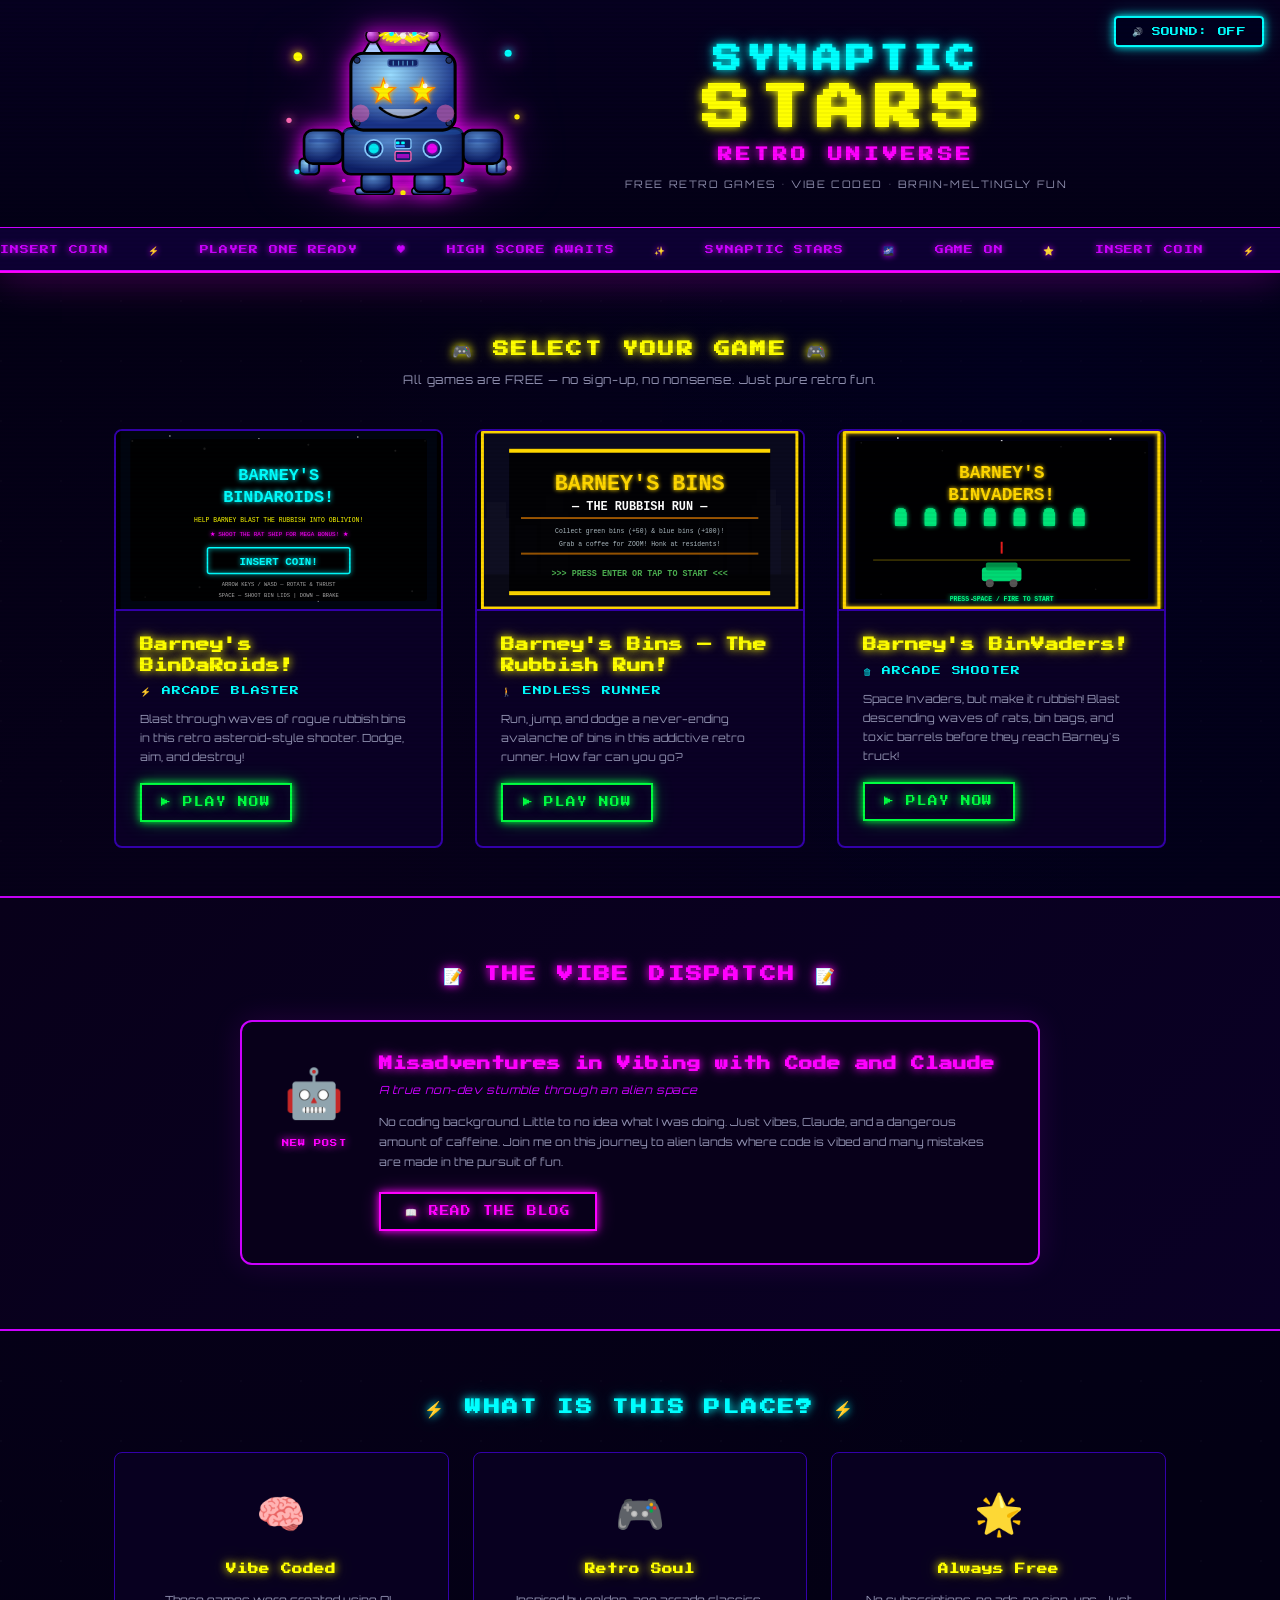
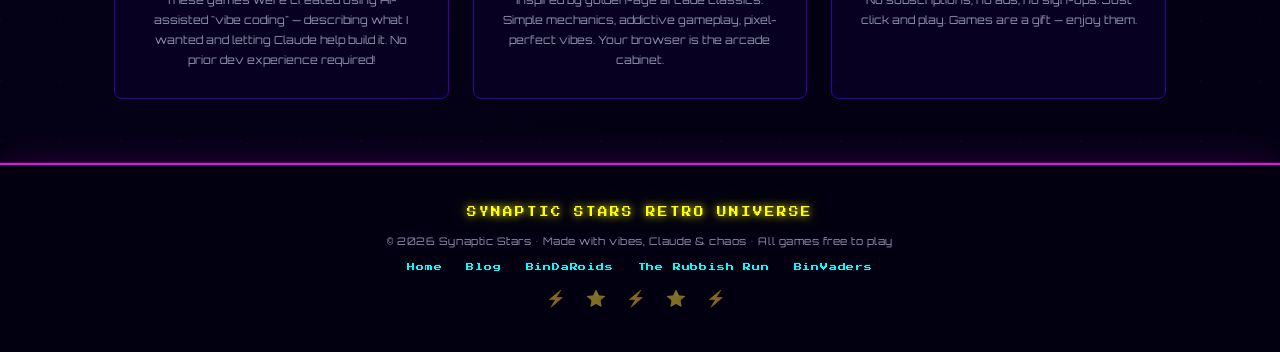
==== commit a1793ae4: "Update blog promo text on homepage with Barney's own words Co-Authored-By: Claude Sonnet 4.6 <norepl" ====
--- a/synaptic-stars/index.html
+++ b/synaptic-stars/index.html
@@ -441,7 +441,7 @@
           <div class="blog-promo-text">
             <h3 class="blog-title-promo">Misadventures in Vibing with Code and Claude</h3>
             <p class="blog-subtitle-promo">A true non-dev stumble through an alien space</p>
-            <p class="blog-desc-promo">No coding background. No idea what I was doing. Just vibes, Claude, and a dangerous amount of caffeine. Come read the chaotic, hilarious, surprisingly heartwarming journey of building these games from absolute scratch.</p>
+            <p class="blog-desc-promo">No coding background. Little to no idea what I was doing. Just vibes, Claude, and a dangerous amount of caffeine. Join me on this journey to alien lands where code is vibed and many mistakes are made in the pursuit of fun.</p>
             <a href="blog/index.html" class="blog-link-btn" aria-label="Read the Misadventures in Vibing with Code and Claude blog">
               <span aria-hidden="true">&#128214;</span> READ THE BLOG
             </a>
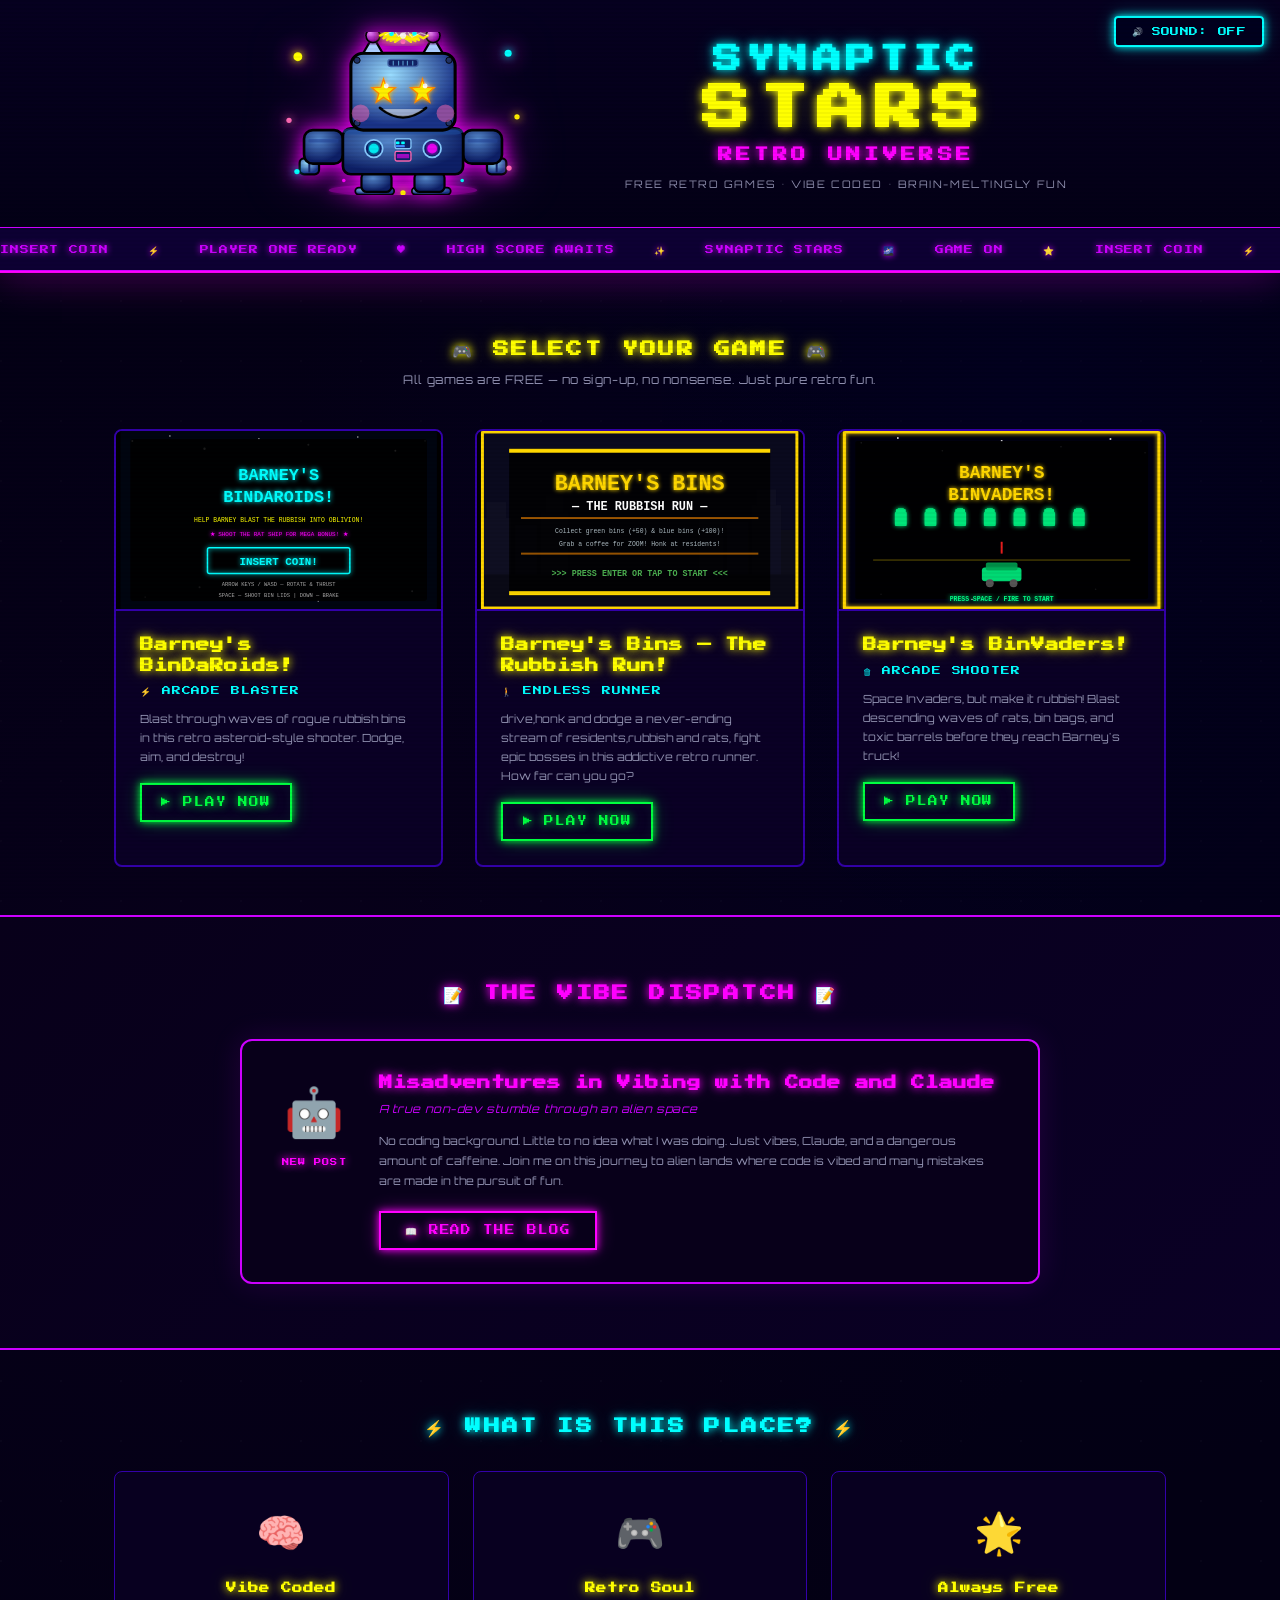
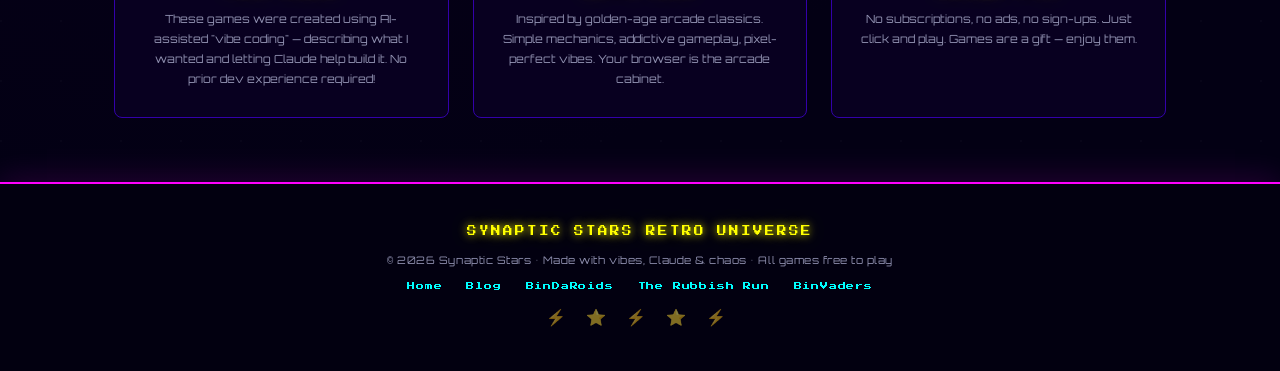
==== commit 8ac57e0b: "Reformat homepage HTML (whitespace and line-wrap tidy) IDE auto-formatted index.html — long attribut" ====
--- a/synaptic-stars/index.html
+++ b/synaptic-stars/index.html
@@ -1,14 +1,18 @@
 <!DOCTYPE html>
 <html lang="en">
+
 <head>
   <meta charset="UTF-8" />
   <meta name="viewport" content="width=device-width, initial-scale=1.0" />
-  <meta name="description" content="Synaptic Stars Retro Universe - Free retro games made with Vibe coding. Play Barney's BinDaRoids, Barney's Bins: The Rubbish Run, and Barney's BinVaders!" />
+  <meta name="description"
+    content="Synaptic Stars Retro Universe - Free retro games made with Vibe coding. Play Barney's BinDaRoids, Barney's Bins: The Rubbish Run, and Barney's BinVaders!" />
   <title>Synaptic Stars Retro Universe</title>
   <link rel="stylesheet" href="css/style.css" />
   <link rel="preconnect" href="https://fonts.googleapis.com" />
-  <link href="https://fonts.googleapis.com/css2?family=Press+Start+2P&family=Orbitron:wght@400;700;900&display=swap" rel="stylesheet" />
+  <link href="https://fonts.googleapis.com/css2?family=Press+Start+2P&family=Orbitron:wght@400;700;900&display=swap"
+    rel="stylesheet" />
 </head>
+
 <body>
 
   <!-- Skip to content for accessibility -->
@@ -25,29 +29,37 @@
   <!-- HEADER / LOGO -->
   <header class="site-header" role="banner">
     <div class="logo-container">
-      <div class="logo-art" aria-label="Synaptic Stars logo: a friendly retro robot with glowing star eyes and purple-tipped cone antennae crackling with electric energy">
+      <div class="logo-art"
+        aria-label="Synaptic Stars logo: a friendly retro robot with glowing star eyes and purple-tipped cone antennae crackling with electric energy">
         <!-- SVG Retro Robot Logo -->
-        <svg class="logo-svg" viewBox="0 0 430 185" xmlns="http://www.w3.org/2000/svg" role="img" aria-label="Friendly retro robot mascot with glowing star eyes, cone antennae topped with purple balls and a fizzing lightning bolt between them">
+        <svg class="logo-svg" viewBox="0 0 430 185" xmlns="http://www.w3.org/2000/svg" role="img"
+          aria-label="Friendly retro robot mascot with glowing star eyes, cone antennae topped with purple balls and a fizzing lightning bolt between them">
           <defs>
             <filter id="neon-glow">
-              <feGaussianBlur stdDeviation="3" result="coloredBlur"/>
-              <feMerge><feMergeNode in="coloredBlur"/><feMergeNode in="SourceGraphic"/></feMerge>
+              <feGaussianBlur stdDeviation="3" result="coloredBlur" />
+              <feMerge>
+                <feMergeNode in="coloredBlur" />
+                <feMergeNode in="SourceGraphic" />
+              </feMerge>
             </filter>
             <filter id="hot-glow">
-              <feGaussianBlur stdDeviation="5" result="coloredBlur"/>
-              <feMerge><feMergeNode in="coloredBlur"/><feMergeNode in="SourceGraphic"/></feMerge>
+              <feGaussianBlur stdDeviation="5" result="coloredBlur" />
+              <feMerge>
+                <feMergeNode in="coloredBlur" />
+                <feMergeNode in="SourceGraphic" />
+              </feMerge>
             </filter>
             <radialGradient id="robot-head-grad" cx="38%" cy="28%" r="65%">
-              <stop offset="0%" stop-color="#99ddff"/>
-              <stop offset="100%" stop-color="#1a3388"/>
+              <stop offset="0%" stop-color="#99ddff" />
+              <stop offset="100%" stop-color="#1a3388" />
             </radialGradient>
             <radialGradient id="robot-body-grad" cx="38%" cy="28%" r="65%">
-              <stop offset="0%" stop-color="#5588cc"/>
-              <stop offset="100%" stop-color="#0d1f66"/>
+              <stop offset="0%" stop-color="#5588cc" />
+              <stop offset="100%" stop-color="#0d1f66" />
             </radialGradient>
             <radialGradient id="antenna-ball-grad" cx="32%" cy="28%" r="65%">
-              <stop offset="0%" stop-color="#ee88ff"/>
-              <stop offset="100%" stop-color="#880099"/>
+              <stop offset="0%" stop-color="#ee88ff" />
+              <stop offset="100%" stop-color="#880099" />
             </radialGradient>
           </defs>
 
@@ -56,127 +68,142 @@
           <!-- ══════════════════════════════ -->
 
           <!-- Afterglow shadow under robot -->
-          <ellipse cx="215" cy="179" rx="84" ry="7" fill="#ff00ff" opacity="0.35" filter="url(#neon-glow)"/>
+          <ellipse cx="215" cy="179" rx="84" ry="7" fill="#ff00ff" opacity="0.35" filter="url(#neon-glow)" />
 
           <!-- ── FEET (drawn first, behind legs) ── -->
           <!-- Left foot -->
-          <rect x="161" y="176" width="44" height="8" rx="4" fill="url(#robot-head-grad)" stroke="#000" stroke-width="2"/>
+          <rect x="161" y="176" width="44" height="8" rx="4" fill="url(#robot-head-grad)" stroke="#000"
+            stroke-width="2" />
           <!-- Right foot -->
-          <rect x="225" y="176" width="44" height="8" rx="4" fill="url(#robot-head-grad)" stroke="#000" stroke-width="2"/>
+          <rect x="225" y="176" width="44" height="8" rx="4" fill="url(#robot-head-grad)" stroke="#000"
+            stroke-width="2" />
 
           <!-- ── LEGS ── -->
           <!-- Left leg -->
-          <rect x="168" y="159" width="34" height="22" rx="6" fill="url(#robot-body-grad)" stroke="#000" stroke-width="2.5"/>
+          <rect x="168" y="159" width="34" height="22" rx="6" fill="url(#robot-body-grad)" stroke="#000"
+            stroke-width="2.5" />
           <!-- Right leg -->
-          <rect x="228" y="159" width="34" height="22" rx="6" fill="url(#robot-body-grad)" stroke="#000" stroke-width="2.5"/>
+          <rect x="228" y="159" width="34" height="22" rx="6" fill="url(#robot-body-grad)" stroke="#000"
+            stroke-width="2.5" />
 
           <!-- ── ARM CLAMPS / HANDS (behind arms) ── -->
           <!-- Left clamp -->
-          <rect x="98" y="143" width="22" height="18" rx="5" fill="url(#robot-head-grad)" stroke="#000" stroke-width="2.5"/>
-          <line x1="109" y1="145" x2="109" y2="159" stroke="#112266" stroke-width="2.2"/>
+          <rect x="98" y="143" width="22" height="18" rx="5" fill="url(#robot-head-grad)" stroke="#000"
+            stroke-width="2.5" />
+          <line x1="109" y1="145" x2="109" y2="159" stroke="#112266" stroke-width="2.2" />
           <!-- Right clamp -->
-          <rect x="310" y="143" width="22" height="18" rx="5" fill="url(#robot-head-grad)" stroke="#000" stroke-width="2.5"/>
-          <line x1="321" y1="145" x2="321" y2="159" stroke="#112266" stroke-width="2.2"/>
+          <rect x="310" y="143" width="22" height="18" rx="5" fill="url(#robot-head-grad)" stroke="#000"
+            stroke-width="2.5" />
+          <line x1="321" y1="145" x2="321" y2="159" stroke="#112266" stroke-width="2.2" />
 
           <!-- ── ARMS ── -->
           <!-- Left arm -->
-          <rect x="103" y="111" width="44" height="38" rx="10" fill="url(#robot-body-grad)" stroke="#000" stroke-width="3"/>
-          <rect x="108" y="121" width="34" height="4" rx="1" fill="#224499" opacity="0.55"/>
+          <rect x="103" y="111" width="44" height="38" rx="10" fill="url(#robot-body-grad)" stroke="#000"
+            stroke-width="3" />
+          <rect x="108" y="121" width="34" height="4" rx="1" fill="#224499" opacity="0.55" />
           <!-- Right arm -->
-          <rect x="283" y="111" width="44" height="38" rx="10" fill="url(#robot-body-grad)" stroke="#000" stroke-width="3"/>
-          <rect x="288" y="121" width="34" height="4" rx="1" fill="#224499" opacity="0.55"/>
+          <rect x="283" y="111" width="44" height="38" rx="10" fill="url(#robot-body-grad)" stroke="#000"
+            stroke-width="3" />
+          <rect x="288" y="121" width="34" height="4" rx="1" fill="#224499" opacity="0.55" />
 
           <!-- ── BODY ── -->
-          <rect x="147" y="109" width="136" height="52" rx="9" fill="url(#robot-body-grad)" stroke="#000" stroke-width="3"/>
+          <rect x="147" y="109" width="136" height="52" rx="9" fill="url(#robot-body-grad)" stroke="#000"
+            stroke-width="3" />
           <!-- Body top accent stripe -->
-          <rect x="147" y="109" width="136" height="7" rx="9" fill="#2255aa" opacity="0.55"/>
+          <rect x="147" y="109" width="136" height="7" rx="9" fill="#2255aa" opacity="0.55" />
           <!-- Left dial -->
-          <circle cx="182" cy="132" r="10" fill="#0d1f66" stroke="#88ccff" stroke-width="2"/>
-          <circle cx="182" cy="132" r="5.5" fill="#00ffff" opacity="0.9" filter="url(#neon-glow)"/>
+          <circle cx="182" cy="132" r="10" fill="#0d1f66" stroke="#88ccff" stroke-width="2" />
+          <circle cx="182" cy="132" r="5.5" fill="#00ffff" opacity="0.9" filter="url(#neon-glow)" />
           <!-- Centre mini control panel -->
-          <rect x="206" y="121" width="18" height="11" rx="2" fill="#0d1f66" stroke="#88ccff" stroke-width="1.5"/>
-          <rect x="207" y="124" width="4" height="3" rx="0.5" fill="#00ffff"/>
-          <rect x="213" y="124" width="4" height="3" rx="0.5" fill="#00ffff"/>
-          <rect x="207" y="128" width="10" height="2.5" rx="0.5" fill="#4488ff"/>
-          <rect x="206" y="135" width="18" height="11" rx="2" fill="#0d1f66" stroke="#ff69b4" stroke-width="1.5"/>
-          <rect x="208" y="138" width="14" height="5" rx="1" fill="#ff00ff" opacity="0.6"/>
+          <rect x="206" y="121" width="18" height="11" rx="2" fill="#0d1f66" stroke="#88ccff" stroke-width="1.5" />
+          <rect x="207" y="124" width="4" height="3" rx="0.5" fill="#00ffff" />
+          <rect x="213" y="124" width="4" height="3" rx="0.5" fill="#00ffff" />
+          <rect x="207" y="128" width="10" height="2.5" rx="0.5" fill="#4488ff" />
+          <rect x="206" y="135" width="18" height="11" rx="2" fill="#0d1f66" stroke="#ff69b4" stroke-width="1.5" />
+          <rect x="208" y="138" width="14" height="5" rx="1" fill="#ff00ff" opacity="0.6" />
           <!-- Right dial -->
-          <circle cx="248" cy="132" r="10" fill="#0d1f66" stroke="#88ccff" stroke-width="2"/>
-          <circle cx="248" cy="132" r="5.5" fill="#ff00ff" opacity="0.9" filter="url(#neon-glow)"/>
+          <circle cx="248" cy="132" r="10" fill="#0d1f66" stroke="#88ccff" stroke-width="2" />
+          <circle cx="248" cy="132" r="5.5" fill="#ff00ff" opacity="0.9" filter="url(#neon-glow)" />
 
           <!-- ── HEAD ── -->
-          <rect x="156" y="24" width="118" height="87" rx="14" fill="url(#robot-head-grad)" stroke="#000" stroke-width="3.5"/>
+          <rect x="156" y="24" width="118" height="87" rx="14" fill="url(#robot-head-grad)" stroke="#000"
+            stroke-width="3.5" />
           <!-- Forehead vent panel -->
-          <rect x="198" y="31" width="34" height="8" rx="3" fill="#112266" stroke="#4466aa" stroke-width="1.5"/>
-          <line x1="204" y1="32.5" x2="204" y2="38" stroke="#5599cc" stroke-width="1.3"/>
-          <line x1="210" y1="32.5" x2="210" y2="38" stroke="#5599cc" stroke-width="1.3"/>
-          <line x1="215" y1="32.5" x2="215" y2="38" stroke="#5599cc" stroke-width="1.3"/>
-          <line x1="220" y1="32.5" x2="220" y2="38" stroke="#5599cc" stroke-width="1.3"/>
-          <line x1="226" y1="32.5" x2="226" y2="38" stroke="#5599cc" stroke-width="1.3"/>
+          <rect x="198" y="31" width="34" height="8" rx="3" fill="#112266" stroke="#4466aa" stroke-width="1.5" />
+          <line x1="204" y1="32.5" x2="204" y2="38" stroke="#5599cc" stroke-width="1.3" />
+          <line x1="210" y1="32.5" x2="210" y2="38" stroke="#5599cc" stroke-width="1.3" />
+          <line x1="215" y1="32.5" x2="215" y2="38" stroke="#5599cc" stroke-width="1.3" />
+          <line x1="220" y1="32.5" x2="220" y2="38" stroke="#5599cc" stroke-width="1.3" />
+          <line x1="226" y1="32.5" x2="226" y2="38" stroke="#5599cc" stroke-width="1.3" />
           <!-- Corner rivets -->
-          <circle cx="163" cy="32" r="3.5" fill="#223366" stroke="#000" stroke-width="1"/>
-          <circle cx="267" cy="32" r="3.5" fill="#223366" stroke="#000" stroke-width="1"/>
-          <circle cx="163" cy="103" r="3.5" fill="#223366" stroke="#000" stroke-width="1"/>
-          <circle cx="267" cy="103" r="3.5" fill="#223366" stroke="#000" stroke-width="1"/>
+          <circle cx="163" cy="32" r="3.5" fill="#223366" stroke="#000" stroke-width="1" />
+          <circle cx="267" cy="32" r="3.5" fill="#223366" stroke="#000" stroke-width="1" />
+          <circle cx="163" cy="103" r="3.5" fill="#223366" stroke="#000" stroke-width="1" />
+          <circle cx="267" cy="103" r="3.5" fill="#223366" stroke="#000" stroke-width="1" />
 
           <!-- ── STAR EYES ── -->
           <g filter="url(#neon-glow)">
             <!-- Left star eye centred at (193, 67) R=14 r=5.5 -->
-            <polygon points="193,53 196.1,62.5 206.3,63.1 198.4,69.5 201.3,79.5 193,74 184.7,79.5 187.6,69.5 179.7,63.1 189.9,62.5"
-                     fill="#ffee00" stroke="#ff8800" stroke-width="1.5"/>
-            <circle cx="196" cy="61" r="2.8" fill="white" opacity="0.9"/>
+            <polygon
+              points="193,53 196.1,62.5 206.3,63.1 198.4,69.5 201.3,79.5 193,74 184.7,79.5 187.6,69.5 179.7,63.1 189.9,62.5"
+              fill="#ffee00" stroke="#ff8800" stroke-width="1.5" />
+            <circle cx="196" cy="61" r="2.8" fill="white" opacity="0.9" />
             <!-- Right star eye centred at (237, 67) -->
-            <polygon points="237,53 240.1,62.5 250.3,63.1 242.4,69.5 245.3,79.5 237,74 228.7,79.5 231.6,69.5 223.7,63.1 233.9,62.5"
-                     fill="#ffee00" stroke="#ff8800" stroke-width="1.5"/>
-            <circle cx="240" cy="61" r="2.8" fill="white" opacity="0.9"/>
+            <polygon
+              points="237,53 240.1,62.5 250.3,63.1 242.4,69.5 245.3,79.5 237,74 228.7,79.5 231.6,69.5 223.7,63.1 233.9,62.5"
+              fill="#ffee00" stroke="#ff8800" stroke-width="1.5" />
+            <circle cx="240" cy="61" r="2.8" fill="white" opacity="0.9" />
           </g>
 
           <!-- Rosy cheeks -->
-          <circle cx="167" cy="92" r="10" fill="#ff69b4" opacity="0.5"/>
-          <circle cx="263" cy="92" r="10" fill="#ff69b4" opacity="0.5"/>
+          <circle cx="167" cy="92" r="10" fill="#ff69b4" opacity="0.5" />
+          <circle cx="263" cy="92" r="10" fill="#ff69b4" opacity="0.5" />
 
           <!-- Big friendly smile -->
-          <path d="M 189,86 Q 215,107 241,86" fill="none" stroke="#000" stroke-width="3.2" stroke-linecap="round"/>
+          <path d="M 189,86 Q 215,107 241,86" fill="none" stroke="#000" stroke-width="3.2" stroke-linecap="round" />
           <!-- Smile highlight -->
-          <path d="M 192,87 Q 215,104 238,87" fill="white" stroke="none" opacity="0.5"/>
+          <path d="M 192,87 Q 215,104 238,87" fill="white" stroke="none" opacity="0.5" />
 
           <!-- ── LEFT ANTENNA (cone shape + purple ball) ── -->
           <!-- Cone: wide at head, narrows to ball -->
-          <polygon points="170,24 192,24 181,5" fill="#aaccff" stroke="#000" stroke-width="2.5"/>
+          <polygon points="170,24 192,24 181,5" fill="#aaccff" stroke="#000" stroke-width="2.5" />
           <!-- Purple ball on tip -->
-          <circle cx="181" cy="4" r="8" fill="url(#antenna-ball-grad)" stroke="#000" stroke-width="2" filter="url(#neon-glow)"/>
+          <circle cx="181" cy="4" r="8" fill="url(#antenna-ball-grad)" stroke="#000" stroke-width="2"
+            filter="url(#neon-glow)" />
 
           <!-- ── RIGHT ANTENNA (cone shape + purple ball) ── -->
-          <polygon points="238,24 260,24 249,5" fill="#aaccff" stroke="#000" stroke-width="2.5"/>
+          <polygon points="238,24 260,24 249,5" fill="#aaccff" stroke="#000" stroke-width="2.5" />
           <!-- Purple ball on tip -->
-          <circle cx="249" cy="4" r="8" fill="url(#antenna-ball-grad)" stroke="#000" stroke-width="2" filter="url(#neon-glow)"/>
+          <circle cx="249" cy="4" r="8" fill="url(#antenna-ball-grad)" stroke="#000" stroke-width="2"
+            filter="url(#neon-glow)" />
 
           <!-- ── FIZZING LIGHTNING BOLT between antenna balls ── -->
           <g filter="url(#hot-glow)">
             <!-- Zigzag electric arc -->
-            <polyline points="189,4 198,0 193,7 202,2 197,9 207,3 201,10 211,5 206,11 215,5 224,11 219,5 229,10 223,3 233,9 228,2 238,7 243,4"
-                      fill="none" stroke="#ffee00" stroke-width="2.8" stroke-linecap="round" stroke-linejoin="round"/>
+            <polyline
+              points="189,4 198,0 193,7 202,2 197,9 207,3 201,10 211,5 206,11 215,5 224,11 219,5 229,10 223,3 233,9 228,2 238,7 243,4"
+              fill="none" stroke="#ffee00" stroke-width="2.8" stroke-linecap="round" stroke-linejoin="round" />
             <!-- Fizz sparks along the bolt -->
-            <circle cx="202" cy="2"  r="2.8" fill="#00ffff"/>
-            <circle cx="215" cy="11" r="2.8" fill="#ff69b4"/>
-            <circle cx="228" cy="2"  r="2.8" fill="#00ffff"/>
-            <circle cx="215" cy="4"  r="3.5" fill="#ffffff" opacity="0.85"/>
+            <circle cx="202" cy="2" r="2.8" fill="#00ffff" />
+            <circle cx="215" cy="11" r="2.8" fill="#ff69b4" />
+            <circle cx="228" cy="2" r="2.8" fill="#00ffff" />
+            <circle cx="215" cy="4" r="3.5" fill="#ffffff" opacity="0.85" />
             <!-- Extra arc flash above -->
-            <polyline points="195,3 205,-2 210,5 220,-1 225,6 235,1 243,4"
-                      fill="none" stroke="#ffffff" stroke-width="1.2" stroke-linecap="round" stroke-linejoin="round" opacity="0.6"/>
+            <polyline points="195,3 205,-2 210,5 220,-1 225,6 235,1 243,4" fill="none" stroke="#ffffff"
+              stroke-width="1.2" stroke-linecap="round" stroke-linejoin="round" opacity="0.6" />
           </g>
 
           <!-- ── SPARKLES around robot ── -->
           <g filter="url(#hot-glow)">
-            <circle cx="96"  cy="28"  r="5" fill="#ffff00"/>
-            <circle cx="334" cy="24"  r="4" fill="#00ffff"/>
-            <circle cx="86"  cy="100" r="3" fill="#ff69b4"/>
-            <circle cx="344" cy="96"  r="3" fill="#ffee00"/>
-            <circle cx="95"  cy="158" r="3" fill="#00ffff"/>
-            <circle cx="335" cy="154" r="3" fill="#ff69b4"/>
-            <circle cx="215" cy="182" r="3" fill="#ffee00"/>
-            <circle cx="148" cy="168" r="2" fill="#ff00ff"/>
-            <circle cx="282" cy="168" r="2" fill="#00ffff"/>
+            <circle cx="96" cy="28" r="5" fill="#ffff00" />
+            <circle cx="334" cy="24" r="4" fill="#00ffff" />
+            <circle cx="86" cy="100" r="3" fill="#ff69b4" />
+            <circle cx="344" cy="96" r="3" fill="#ffee00" />
+            <circle cx="95" cy="158" r="3" fill="#00ffff" />
+            <circle cx="335" cy="154" r="3" fill="#ff69b4" />
+            <circle cx="215" cy="182" r="3" fill="#ffee00" />
+            <circle cx="148" cy="168" r="2" fill="#ff00ff" />
+            <circle cx="282" cy="168" r="2" fill="#00ffff" />
           </g>
         </svg>
       </div>
@@ -194,7 +221,11 @@
     <!-- Scrolling marquee for atmosphere -->
     <div class="marquee-strip" aria-hidden="true">
       <div class="marquee-inner">
-        INSERT COIN &nbsp;&nbsp; &#9889; &nbsp;&nbsp; PLAYER ONE READY &nbsp;&nbsp; &#9829; &nbsp;&nbsp; HIGH SCORE AWAITS &nbsp;&nbsp; &#10024; &nbsp;&nbsp; SYNAPTIC STARS &nbsp;&nbsp; &#127756; &nbsp;&nbsp; GAME ON &nbsp;&nbsp; &#11088; &nbsp;&nbsp; INSERT COIN &nbsp;&nbsp; &#9889; &nbsp;&nbsp; PLAYER ONE READY &nbsp;&nbsp; &#9829; &nbsp;&nbsp; HIGH SCORE AWAITS &nbsp;&nbsp; &#10024; &nbsp;&nbsp; SYNAPTIC STARS &nbsp;&nbsp; &#127756; &nbsp;&nbsp; GAME ON &nbsp;&nbsp; &#11088;
+        INSERT COIN &nbsp;&nbsp; &#9889; &nbsp;&nbsp; PLAYER ONE READY &nbsp;&nbsp; &#9829; &nbsp;&nbsp; HIGH SCORE
+        AWAITS &nbsp;&nbsp; &#10024; &nbsp;&nbsp; SYNAPTIC STARS &nbsp;&nbsp; &#127756; &nbsp;&nbsp; GAME ON
+        &nbsp;&nbsp; &#11088; &nbsp;&nbsp; INSERT COIN &nbsp;&nbsp; &#9889; &nbsp;&nbsp; PLAYER ONE READY &nbsp;&nbsp;
+        &#9829; &nbsp;&nbsp; HIGH SCORE AWAITS &nbsp;&nbsp; &#10024; &nbsp;&nbsp; SYNAPTIC STARS &nbsp;&nbsp; &#127756;
+        &nbsp;&nbsp; GAME ON &nbsp;&nbsp; &#11088;
       </div>
     </div>
   </header>
@@ -213,58 +244,77 @@
 
         <!-- Game Tile 1: BinDaRoids -->
         <article class="game-tile" role="listitem">
-          <a href="https://synapticstar101.github.io/Barneys-BinDaRoids/" target="_blank" rel="noopener noreferrer" class="game-tile-link" aria-label="Play Barney's BinDaRoids - an asteroids-style retro blaster (opens in new tab)">
+          <a href="https://synapticstar101.github.io/Barneys-BinDaRoids/" target="_blank" rel="noopener noreferrer"
+            class="game-tile-link"
+            aria-label="Play Barney's BinDaRoids - an asteroids-style retro blaster (opens in new tab)">
             <div class="game-tile-inner">
               <div class="game-screen-preview" aria-hidden="true">
-                <svg viewBox="0 0 320 180" xmlns="http://www.w3.org/2000/svg" style="width:100%;height:100%;display:block">
+                <svg viewBox="0 0 320 180" xmlns="http://www.w3.org/2000/svg"
+                  style="width:100%;height:100%;display:block">
                   <defs>
                     <filter id="bd-cyan-glow" x="-30%" y="-30%" width="160%" height="160%">
-                      <feGaussianBlur stdDeviation="2.5" result="b"/>
-                      <feMerge><feMergeNode in="b"/><feMergeNode in="SourceGraphic"/></feMerge>
+                      <feGaussianBlur stdDeviation="2.5" result="b" />
+                      <feMerge>
+                        <feMergeNode in="b" />
+                        <feMergeNode in="SourceGraphic" />
+                      </feMerge>
                     </filter>
                     <filter id="bd-magenta-glow" x="-30%" y="-30%" width="160%" height="160%">
-                      <feGaussianBlur stdDeviation="2" result="b"/>
-                      <feMerge><feMergeNode in="b"/><feMergeNode in="SourceGraphic"/></feMerge>
+                      <feGaussianBlur stdDeviation="2" result="b" />
+                      <feMerge>
+                        <feMergeNode in="b" />
+                        <feMergeNode in="SourceGraphic" />
+                      </feMerge>
                     </filter>
                   </defs>
                   <!-- Space background -->
-                  <rect width="320" height="180" fill="#000510"/>
+                  <rect width="320" height="180" fill="#000510" />
                   <!-- Stars -->
-                  <circle cx="12" cy="10" r="1" fill="white" opacity="0.8"/>
-                  <circle cx="50" cy="5" r="0.8" fill="white" opacity="0.7"/>
-                  <circle cx="85" cy="18" r="1.2" fill="white" opacity="0.9"/>
-                  <circle cx="140" cy="8" r="0.8" fill="white" opacity="0.6"/>
-                  <circle cx="190" cy="14" r="1" fill="white" opacity="0.8"/>
-                  <circle cx="240" cy="6" r="0.8" fill="white" opacity="0.7"/>
-                  <circle cx="278" cy="20" r="1" fill="white" opacity="0.9"/>
-                  <circle cx="308" cy="10" r="0.8" fill="white" opacity="0.6"/>
-                  <circle cx="25" cy="168" r="0.8" fill="white" opacity="0.5"/>
-                  <circle cx="80" cy="158" r="1" fill="white" opacity="0.7"/>
-                  <circle cx="200" cy="172" r="0.8" fill="white" opacity="0.6"/>
-                  <circle cx="295" cy="162" r="1" fill="white" opacity="0.8"/>
-                  <circle cx="160" cy="170" r="0.8" fill="white" opacity="0.5"/>
+                  <circle cx="12" cy="10" r="1" fill="white" opacity="0.8" />
+                  <circle cx="50" cy="5" r="0.8" fill="white" opacity="0.7" />
+                  <circle cx="85" cy="18" r="1.2" fill="white" opacity="0.9" />
+                  <circle cx="140" cy="8" r="0.8" fill="white" opacity="0.6" />
+                  <circle cx="190" cy="14" r="1" fill="white" opacity="0.8" />
+                  <circle cx="240" cy="6" r="0.8" fill="white" opacity="0.7" />
+                  <circle cx="278" cy="20" r="1" fill="white" opacity="0.9" />
+                  <circle cx="308" cy="10" r="0.8" fill="white" opacity="0.6" />
+                  <circle cx="25" cy="168" r="0.8" fill="white" opacity="0.5" />
+                  <circle cx="80" cy="158" r="1" fill="white" opacity="0.7" />
+                  <circle cx="200" cy="172" r="0.8" fill="white" opacity="0.6" />
+                  <circle cx="295" cy="162" r="1" fill="white" opacity="0.8" />
+                  <circle cx="160" cy="170" r="0.8" fill="white" opacity="0.5" />
                   <!-- Menu dark overlay -->
-                  <rect x="10" y="8" width="300" height="164" fill="rgba(0,0,0,0.88)" rx="3"/>
+                  <rect x="10" y="8" width="300" height="164" fill="rgba(0,0,0,0.88)" rx="3" />
                   <!-- Title line 1 -->
-                  <text x="160" y="50" text-anchor="middle" font-family="'Courier New',monospace" font-size="17" font-weight="bold" fill="#00ffff" filter="url(#bd-cyan-glow)">BARNEY'S</text>
+                  <text x="160" y="50" text-anchor="middle" font-family="'Courier New',monospace" font-size="17"
+                    font-weight="bold" fill="#00ffff" filter="url(#bd-cyan-glow)">BARNEY'S</text>
                   <!-- Title line 2 -->
-                  <text x="160" y="72" text-anchor="middle" font-family="'Courier New',monospace" font-size="17" font-weight="bold" fill="#00ffff" filter="url(#bd-cyan-glow)">BINDAROIDS!</text>
+                  <text x="160" y="72" text-anchor="middle" font-family="'Courier New',monospace" font-size="17"
+                    font-weight="bold" fill="#00ffff" filter="url(#bd-cyan-glow)">BINDAROIDS!</text>
                   <!-- Yellow subtitle -->
-                  <text x="160" y="92" text-anchor="middle" font-family="'Courier New',monospace" font-size="6.5" fill="#ffff00">HELP BARNEY BLAST THE RUBBISH INTO OBLIVION!</text>
+                  <text x="160" y="92" text-anchor="middle" font-family="'Courier New',monospace" font-size="6.5"
+                    fill="#ffff00">HELP BARNEY BLAST THE RUBBISH INTO OBLIVION!</text>
                   <!-- Magenta bonus line -->
-                  <text x="160" y="106" text-anchor="middle" font-family="'Courier New',monospace" font-size="6" fill="#ff00ff" filter="url(#bd-magenta-glow)">&#9733; SHOOT THE RAT SHIP FOR MEGA BONUS! &#9733;</text>
+                  <text x="160" y="106" text-anchor="middle" font-family="'Courier New',monospace" font-size="6"
+                    fill="#ff00ff" filter="url(#bd-magenta-glow)">&#9733; SHOOT THE RAT SHIP FOR MEGA BONUS!
+                    &#9733;</text>
                   <!-- INSERT COIN button -->
-                  <rect x="88" y="118" width="144" height="26" fill="none" stroke="#00ffff" stroke-width="1.5" rx="2" filter="url(#bd-cyan-glow)"/>
-                  <text x="160" y="136" text-anchor="middle" font-family="'Courier New',monospace" font-size="11" font-weight="bold" fill="#00ffff" filter="url(#bd-cyan-glow)">INSERT COIN!</text>
+                  <rect x="88" y="118" width="144" height="26" fill="none" stroke="#00ffff" stroke-width="1.5" rx="2"
+                    filter="url(#bd-cyan-glow)" />
+                  <text x="160" y="136" text-anchor="middle" font-family="'Courier New',monospace" font-size="11"
+                    font-weight="bold" fill="#00ffff" filter="url(#bd-cyan-glow)">INSERT COIN!</text>
                   <!-- Controls hint -->
-                  <text x="160" y="157" text-anchor="middle" font-family="'Courier New',monospace" font-size="5.5" fill="#aaaaaa">ARROW KEYS / WASD &#8212; ROTATE &amp; THRUST</text>
-                  <text x="160" y="168" text-anchor="middle" font-family="'Courier New',monospace" font-size="5.5" fill="#aaaaaa">SPACE &#8212; SHOOT BIN LIDS | DOWN &#8212; BRAKE</text>
+                  <text x="160" y="157" text-anchor="middle" font-family="'Courier New',monospace" font-size="5.5"
+                    fill="#aaaaaa">ARROW KEYS / WASD &#8212; ROTATE &amp; THRUST</text>
+                  <text x="160" y="168" text-anchor="middle" font-family="'Courier New',monospace" font-size="5.5"
+                    fill="#aaaaaa">SPACE &#8212; SHOOT BIN LIDS | DOWN &#8212; BRAKE</text>
                 </svg>
               </div>
               <div class="game-info">
                 <h3 class="game-title">Barney's BinDaRoids!</h3>
                 <p class="game-genre">&#9889; ARCADE BLASTER</p>
-                <p class="game-desc">Blast through waves of rogue rubbish bins in this retro asteroid-style shooter. Dodge, aim, and destroy!</p>
+                <p class="game-desc">Blast through waves of rogue rubbish bins in this retro asteroid-style shooter.
+                  Dodge, aim, and destroy!</p>
                 <span class="play-btn" aria-hidden="true">&#9654; PLAY NOW</span>
               </div>
             </div>
@@ -273,59 +323,70 @@
 
         <!-- Game Tile 2: The Rubbish Run -->
         <article class="game-tile" role="listitem">
-          <a href="https://synapticstar101.github.io/Barneys-bins/" target="_blank" rel="noopener noreferrer" class="game-tile-link" aria-label="Play Barney's Bins: The Rubbish Run - a retro runner (opens in new tab)">
+          <a href="https://synapticstar101.github.io/Barneys-bins/" target="_blank" rel="noopener noreferrer"
+            class="game-tile-link" aria-label="Play Barney's Bins: The Rubbish Run - a retro runner (opens in new tab)">
             <div class="game-tile-inner">
               <div class="game-screen-preview" aria-hidden="true">
-                <svg viewBox="0 0 320 180" xmlns="http://www.w3.org/2000/svg" style="width:100%;height:100%;display:block">
+                <svg viewBox="0 0 320 180" xmlns="http://www.w3.org/2000/svg"
+                  style="width:100%;height:100%;display:block">
                   <defs>
                     <filter id="rr-gold-glow" x="-20%" y="-20%" width="140%" height="140%">
-                      <feGaussianBlur stdDeviation="2" result="b"/>
-                      <feMerge><feMergeNode in="b"/><feMergeNode in="SourceGraphic"/></feMerge>
+                      <feGaussianBlur stdDeviation="2" result="b" />
+                      <feMerge>
+                        <feMergeNode in="b" />
+                        <feMergeNode in="SourceGraphic" />
+                      </feMerge>
                     </filter>
                   </defs>
                   <!-- Dark navy background -->
-                  <rect width="320" height="180" fill="#0d0d1a"/>
+                  <rect width="320" height="180" fill="#0d0d1a" />
                   <!-- Sky -->
-                  <rect width="320" height="100" fill="#0a0a1e"/>
+                  <rect width="320" height="100" fill="#0a0a1e" />
                   <!-- Building silhouettes (parallax background) -->
-                  <rect x="0"   y="88"  width="30" height="92" fill="#0f0f22"/>
-                  <rect x="5"   y="72"  width="20" height="16" fill="#0f0f22"/>
-                  <rect x="34"  y="95"  width="22" height="85" fill="#111125"/>
-                  <rect x="60"  y="82"  width="28" height="98" fill="#0f0f22"/>
-                  <rect x="65"  y="66"  width="18" height="16" fill="#0f0f22"/>
-                  <rect x="220" y="88"  width="25" height="92" fill="#0f0f22"/>
-                  <rect x="248" y="92"  width="22" height="88" fill="#111125"/>
-                  <rect x="273" y="75"  width="30" height="105" fill="#0f0f22"/>
-                  <rect x="278" y="59"  width="20" height="16" fill="#0f0f22"/>
+                  <rect x="0" y="88" width="30" height="92" fill="#0f0f22" />
+                  <rect x="5" y="72" width="20" height="16" fill="#0f0f22" />
+                  <rect x="34" y="95" width="22" height="85" fill="#111125" />
+                  <rect x="60" y="82" width="28" height="98" fill="#0f0f22" />
+                  <rect x="65" y="66" width="18" height="16" fill="#0f0f22" />
+                  <rect x="220" y="88" width="25" height="92" fill="#0f0f22" />
+                  <rect x="248" y="92" width="22" height="88" fill="#111125" />
+                  <rect x="273" y="75" width="30" height="105" fill="#0f0f22" />
+                  <rect x="278" y="59" width="20" height="16" fill="#0f0f22" />
                   <!-- Street -->
-                  <rect x="0" y="145" width="320" height="35" fill="#0a0a16"/>
+                  <rect x="0" y="145" width="320" height="35" fill="#0a0a16" />
                   <!-- Gold canvas border (as in the real game) -->
-                  <rect x="1" y="1" width="318" height="178" fill="none" stroke="#FFD700" stroke-width="3"/>
+                  <rect x="1" y="1" width="318" height="178" fill="none" stroke="#FFD700" stroke-width="3" />
                   <!-- Menu overlay panel -->
-                  <rect x="28" y="18" width="264" height="148" fill="rgba(0,0,0,0.82)" rx="2"/>
+                  <rect x="28" y="18" width="264" height="148" fill="rgba(0,0,0,0.82)" rx="2" />
                   <!-- Gold top bar -->
-                  <rect x="28" y="18" width="264" height="4" fill="#FFD700"/>
+                  <rect x="28" y="18" width="264" height="4" fill="#FFD700" />
                   <!-- Gold bottom bar -->
-                  <rect x="28" y="162" width="264" height="4" fill="#FFD700"/>
+                  <rect x="28" y="162" width="264" height="4" fill="#FFD700" />
                   <!-- Title -->
-                  <text x="160" y="60" text-anchor="middle" font-family="'Courier New',monospace" font-size="22" font-weight="bold" fill="#FFD700" filter="url(#rr-gold-glow)">BARNEY'S BINS</text>
+                  <text x="160" y="60" text-anchor="middle" font-family="'Courier New',monospace" font-size="22"
+                    font-weight="bold" fill="#FFD700" filter="url(#rr-gold-glow)">BARNEY'S BINS</text>
                   <!-- Subtitle -->
-                  <text x="160" y="80" text-anchor="middle" font-family="'Courier New',monospace" font-size="12" font-weight="bold" fill="#ffffff">&#8212; THE RUBBISH RUN &#8212;</text>
+                  <text x="160" y="80" text-anchor="middle" font-family="'Courier New',monospace" font-size="12"
+                    font-weight="bold" fill="#ffffff">&#8212; THE RUBBISH RUN &#8212;</text>
                   <!-- Orange divider -->
-                  <rect x="40" y="87" width="240" height="2" fill="#FF8C00" opacity="0.6"/>
+                  <rect x="40" y="87" width="240" height="2" fill="#FF8C00" opacity="0.6" />
                   <!-- Instructions -->
-                  <text x="160" y="103" text-anchor="middle" font-family="'Courier New',monospace" font-size="6.5" fill="#B0BEC5">Collect green bins (+50) &amp; blue bins (+100)!</text>
-                  <text x="160" y="116" text-anchor="middle" font-family="'Courier New',monospace" font-size="6.5" fill="#B0BEC5">Grab a coffee for ZOOM! Honk at residents!</text>
+                  <text x="160" y="103" text-anchor="middle" font-family="'Courier New',monospace" font-size="6.5"
+                    fill="#B0BEC5">Collect green bins (+50) &amp; blue bins (+100)!</text>
+                  <text x="160" y="116" text-anchor="middle" font-family="'Courier New',monospace" font-size="6.5"
+                    fill="#B0BEC5">Grab a coffee for ZOOM! Honk at residents!</text>
                   <!-- Orange divider -->
-                  <rect x="40" y="123" width="240" height="2" fill="#FF8C00" opacity="0.6"/>
+                  <rect x="40" y="123" width="240" height="2" fill="#FF8C00" opacity="0.6" />
                   <!-- Start prompt -->
-                  <text x="160" y="147" text-anchor="middle" font-family="'Courier New',monospace" font-size="8.5" font-weight="bold" fill="#4CAF50">&gt;&gt;&gt; PRESS ENTER OR TAP TO START &lt;&lt;&lt;</text>
+                  <text x="160" y="147" text-anchor="middle" font-family="'Courier New',monospace" font-size="8.5"
+                    font-weight="bold" fill="#4CAF50">&gt;&gt;&gt; PRESS ENTER OR TAP TO START &lt;&lt;&lt;</text>
                 </svg>
               </div>
               <div class="game-info">
                 <h3 class="game-title">Barney's Bins &mdash; The Rubbish Run!</h3>
                 <p class="game-genre">&#128694; ENDLESS RUNNER</p>
-                <p class="game-desc">Run, jump, and dodge a never-ending avalanche of bins in this addictive retro runner. How far can you go?</p>
+                <p class="game-desc">drive,honk and dodge a never-ending stream of residents,rubbish and rats, fight
+                  epic bosses in this addictive retro runner. How far can you go?</p>
                 <span class="play-btn" aria-hidden="true">&#9654; PLAY NOW</span>
               </div>
             </div>
@@ -335,89 +396,103 @@
 
         <!-- Game Tile 3: BinVaders -->
         <article class="game-tile" role="listitem">
-          <a href="https://synapticstar101.github.io/Barney-s-BinVaders/" target="_blank" rel="noopener noreferrer" class="game-tile-link" aria-label="Play Barney's BinVaders - a retro space-invaders-style arcade shooter (opens in new tab)">
+          <a href="https://synapticstar101.github.io/Barney-s-BinVaders/" target="_blank" rel="noopener noreferrer"
+            class="game-tile-link"
+            aria-label="Play Barney's BinVaders - a retro space-invaders-style arcade shooter (opens in new tab)">
             <div class="game-tile-inner">
               <div class="game-screen-preview" aria-hidden="true">
-                <svg viewBox="0 0 320 180" xmlns="http://www.w3.org/2000/svg" style="width:100%;height:100%;display:block">
+                <svg viewBox="0 0 320 180" xmlns="http://www.w3.org/2000/svg"
+                  style="width:100%;height:100%;display:block">
                   <defs>
                     <filter id="bv-gold-glow" x="-20%" y="-20%" width="140%" height="140%">
-                      <feGaussianBlur stdDeviation="2" result="b"/>
-                      <feMerge><feMergeNode in="b"/><feMergeNode in="SourceGraphic"/></feMerge>
+                      <feGaussianBlur stdDeviation="2" result="b" />
+                      <feMerge>
+                        <feMergeNode in="b" />
+                        <feMergeNode in="SourceGraphic" />
+                      </feMerge>
                     </filter>
                     <filter id="bv-green-glow" x="-30%" y="-30%" width="160%" height="160%">
-                      <feGaussianBlur stdDeviation="2.5" result="b"/>
-                      <feMerge><feMergeNode in="b"/><feMergeNode in="SourceGraphic"/></feMerge>
+                      <feGaussianBlur stdDeviation="2.5" result="b" />
+                      <feMerge>
+                        <feMergeNode in="b" />
+                        <feMergeNode in="SourceGraphic" />
+                      </feMerge>
                     </filter>
                   </defs>
                   <!-- Dark starfield background -->
-                  <rect width="320" height="180" fill="#000010"/>
+                  <rect width="320" height="180" fill="#000010" />
                   <!-- Stars -->
-                  <circle cx="18"  cy="12"  r="0.8" fill="white" opacity="0.7"/>
-                  <circle cx="55"  cy="7"   r="1"   fill="white" opacity="0.8"/>
-                  <circle cx="100" cy="20"  r="0.8" fill="white" opacity="0.6"/>
-                  <circle cx="160" cy="10"  r="1"   fill="white" opacity="0.9"/>
-                  <circle cx="220" cy="16"  r="0.8" fill="white" opacity="0.7"/>
-                  <circle cx="270" cy="8"   r="1"   fill="white" opacity="0.8"/>
-                  <circle cx="305" cy="22"  r="0.8" fill="white" opacity="0.6"/>
-                  <circle cx="38"  cy="165" r="0.8" fill="white" opacity="0.5"/>
-                  <circle cx="130" cy="170" r="1"   fill="white" opacity="0.7"/>
-                  <circle cx="255" cy="160" r="0.8" fill="white" opacity="0.6"/>
+                  <circle cx="18" cy="12" r="0.8" fill="white" opacity="0.7" />
+                  <circle cx="55" cy="7" r="1" fill="white" opacity="0.8" />
+                  <circle cx="100" cy="20" r="0.8" fill="white" opacity="0.6" />
+                  <circle cx="160" cy="10" r="1" fill="white" opacity="0.9" />
+                  <circle cx="220" cy="16" r="0.8" fill="white" opacity="0.7" />
+                  <circle cx="270" cy="8" r="1" fill="white" opacity="0.8" />
+                  <circle cx="305" cy="22" r="0.8" fill="white" opacity="0.6" />
+                  <circle cx="38" cy="165" r="0.8" fill="white" opacity="0.5" />
+                  <circle cx="130" cy="170" r="1" fill="white" opacity="0.7" />
+                  <circle cx="255" cy="160" r="0.8" fill="white" opacity="0.6" />
                   <!-- Gold border (matching the real game) -->
-                  <rect x="1" y="1" width="318" height="178" fill="none" stroke="#FFD700" stroke-width="3" filter="url(#bv-gold-glow)"/>
+                  <rect x="1" y="1" width="318" height="178" fill="none" stroke="#FFD700" stroke-width="3"
+                    filter="url(#bv-gold-glow)" />
                   <!-- Menu overlay panel -->
-                  <rect x="12" y="10" width="296" height="160" fill="rgba(0,0,0,0.85)" rx="2"/>
+                  <rect x="12" y="10" width="296" height="160" fill="rgba(0,0,0,0.85)" rx="2" />
                   <!-- Title -->
-                  <text x="160" y="48" text-anchor="middle" font-family="'Courier New',monospace" font-size="18" font-weight="bold" fill="#FFD700" filter="url(#bv-gold-glow)">BARNEY'S</text>
-                  <text x="160" y="70" text-anchor="middle" font-family="'Courier New',monospace" font-size="18" font-weight="bold" fill="#FFD700" filter="url(#bv-gold-glow)">BINVADERS!</text>
+                  <text x="160" y="48" text-anchor="middle" font-family="'Courier New',monospace" font-size="18"
+                    font-weight="bold" fill="#FFD700" filter="url(#bv-gold-glow)">BARNEY'S</text>
+                  <text x="160" y="70" text-anchor="middle" font-family="'Courier New',monospace" font-size="18"
+                    font-weight="bold" fill="#FFD700" filter="url(#bv-gold-glow)">BINVADERS!</text>
                   <!-- Enemy row - bins / trash creatures -->
                   <!-- Row of invader icons (simplified pixel art) -->
                   <g fill="#00ff88" filter="url(#bv-green-glow)" opacity="0.9">
                     <!-- Invader 1 (wheelie bin shape) -->
-                    <rect x="52"  y="82" width="12" height="14" rx="1"/>
-                    <rect x="53"  y="79" width="10" height="4" rx="1"/>
-                    <rect x="55"  y="78" width="6"  height="2"/>
+                    <rect x="52" y="82" width="12" height="14" rx="1" />
+                    <rect x="53" y="79" width="10" height="4" rx="1" />
+                    <rect x="55" y="78" width="6" height="2" />
                     <!-- Invader 2 -->
-                    <rect x="82"  y="82" width="12" height="14" rx="1"/>
-                    <rect x="83"  y="79" width="10" height="4" rx="1"/>
-                    <rect x="85"  y="78" width="6"  height="2"/>
+                    <rect x="82" y="82" width="12" height="14" rx="1" />
+                    <rect x="83" y="79" width="10" height="4" rx="1" />
+                    <rect x="85" y="78" width="6" height="2" />
                     <!-- Invader 3 -->
-                    <rect x="112" y="82" width="12" height="14" rx="1"/>
-                    <rect x="113" y="79" width="10" height="4" rx="1"/>
-                    <rect x="115" y="78" width="6"  height="2"/>
+                    <rect x="112" y="82" width="12" height="14" rx="1" />
+                    <rect x="113" y="79" width="10" height="4" rx="1" />
+                    <rect x="115" y="78" width="6" height="2" />
                     <!-- Invader 4 -->
-                    <rect x="142" y="82" width="12" height="14" rx="1"/>
-                    <rect x="143" y="79" width="10" height="4" rx="1"/>
-                    <rect x="145" y="78" width="6"  height="2"/>
+                    <rect x="142" y="82" width="12" height="14" rx="1" />
+                    <rect x="143" y="79" width="10" height="4" rx="1" />
+                    <rect x="145" y="78" width="6" height="2" />
                     <!-- Invader 5 -->
-                    <rect x="172" y="82" width="12" height="14" rx="1"/>
-                    <rect x="173" y="79" width="10" height="4" rx="1"/>
-                    <rect x="175" y="78" width="6"  height="2"/>
+                    <rect x="172" y="82" width="12" height="14" rx="1" />
+                    <rect x="173" y="79" width="10" height="4" rx="1" />
+                    <rect x="175" y="78" width="6" height="2" />
                     <!-- Invader 6 -->
-                    <rect x="202" y="82" width="12" height="14" rx="1"/>
-                    <rect x="203" y="79" width="10" height="4" rx="1"/>
-                    <rect x="205" y="78" width="6"  height="2"/>
+                    <rect x="202" y="82" width="12" height="14" rx="1" />
+                    <rect x="203" y="79" width="10" height="4" rx="1" />
+                    <rect x="205" y="78" width="6" height="2" />
                     <!-- Invader 7 -->
-                    <rect x="232" y="82" width="12" height="14" rx="1"/>
-                    <rect x="233" y="79" width="10" height="4" rx="1"/>
-                    <rect x="235" y="78" width="6"  height="2"/>
+                    <rect x="232" y="82" width="12" height="14" rx="1" />
+                    <rect x="233" y="79" width="10" height="4" rx="1" />
+                    <rect x="235" y="78" width="6" height="2" />
                   </g>
                   <!-- Missile shot upward -->
-                  <rect x="159" y="112" width="2" height="12" fill="#ff2222" opacity="0.9"/>
+                  <rect x="159" y="112" width="2" height="12" fill="#ff2222" opacity="0.9" />
                   <!-- Divider line -->
-                  <rect x="30" y="130" width="260" height="1" fill="#FFD700" opacity="0.4"/>
+                  <rect x="30" y="130" width="260" height="1" fill="#FFD700" opacity="0.4" />
                   <!-- Player truck (simplified) -->
-                  <rect x="140" y="138" width="40" height="14" rx="3" fill="#00ff88" opacity="0.85"/>
-                  <rect x="144" y="133" width="32" height="8"  rx="2" fill="#00aa55" opacity="0.85"/>
-                  <circle cx="148" cy="154" r="4" fill="#555"/>
-                  <circle cx="172" cy="154" r="4" fill="#555"/>
+                  <rect x="140" y="138" width="40" height="14" rx="3" fill="#00ff88" opacity="0.85" />
+                  <rect x="144" y="133" width="32" height="8" rx="2" fill="#00aa55" opacity="0.85" />
+                  <circle cx="148" cy="154" r="4" fill="#555" />
+                  <circle cx="172" cy="154" r="4" fill="#555" />
                   <!-- Start prompt -->
-                  <text x="160" y="172" text-anchor="middle" font-family="'Courier New',monospace" font-size="6.5" font-weight="bold" fill="#00ff88" filter="url(#bv-green-glow)">PRESS SPACE / FIRE TO START</text>
+                  <text x="160" y="172" text-anchor="middle" font-family="'Courier New',monospace" font-size="6.5"
+                    font-weight="bold" fill="#00ff88" filter="url(#bv-green-glow)">PRESS SPACE / FIRE TO START</text>
                 </svg>
               </div>
               <div class="game-info">
                 <h3 class="game-title">Barney's BinVaders!</h3>
                 <p class="game-genre">&#128465; ARCADE SHOOTER</p>
-                <p class="game-desc">Space Invaders, but make it rubbish! Blast descending waves of rats, bin bags, and toxic barrels before they reach Barney's truck!</p>
+                <p class="game-desc">Space Invaders, but make it rubbish! Blast descending waves of rats, bin bags, and
+                  toxic barrels before they reach Barney's truck!</p>
                 <span class="play-btn" aria-hidden="true">&#9654; PLAY NOW</span>
               </div>
             </div>
@@ -441,8 +516,11 @@
           <div class="blog-promo-text">
             <h3 class="blog-title-promo">Misadventures in Vibing with Code and Claude</h3>
             <p class="blog-subtitle-promo">A true non-dev stumble through an alien space</p>
-            <p class="blog-desc-promo">No coding background. Little to no idea what I was doing. Just vibes, Claude, and a dangerous amount of caffeine. Join me on this journey to alien lands where code is vibed and many mistakes are made in the pursuit of fun.</p>
-            <a href="blog/index.html" class="blog-link-btn" aria-label="Read the Misadventures in Vibing with Code and Claude blog">
+            <p class="blog-desc-promo">No coding background. Little to no idea what I was doing. Just vibes, Claude, and
+              a dangerous amount of caffeine. Join me on this journey to alien lands where code is vibed and many
+              mistakes are made in the pursuit of fun.</p>
+            <a href="blog/index.html" class="blog-link-btn"
+              aria-label="Read the Misadventures in Vibing with Code and Claude blog">
               <span aria-hidden="true">&#128214;</span> READ THE BLOG
             </a>
           </div>
@@ -459,12 +537,14 @@
         <div class="about-card">
           <div class="about-icon" aria-hidden="true">&#129504;</div>
           <h3>Vibe Coded</h3>
-          <p>These games were created using AI-assisted "vibe coding" &mdash; describing what I wanted and letting Claude help build it. No prior dev experience required!</p>
+          <p>These games were created using AI-assisted "vibe coding" &mdash; describing what I wanted and letting
+            Claude help build it. No prior dev experience required!</p>
         </div>
         <div class="about-card">
           <div class="about-icon" aria-hidden="true">&#127918;</div>
           <h3>Retro Soul</h3>
-          <p>Inspired by golden-age arcade classics. Simple mechanics, addictive gameplay, pixel-perfect vibes. Your browser is the arcade cabinet.</p>
+          <p>Inspired by golden-age arcade classics. Simple mechanics, addictive gameplay, pixel-perfect vibes. Your
+            browser is the arcade cabinet.</p>
         </div>
         <div class="about-card">
           <div class="about-icon" aria-hidden="true">&#127775;</div>
@@ -480,13 +560,17 @@
   <footer class="site-footer" role="contentinfo">
     <div class="footer-inner">
       <p class="footer-title">SYNAPTIC STARS RETRO UNIVERSE</p>
-      <p class="footer-copy">&copy; 2026 Synaptic Stars &bull; Made with vibes, Claude &amp; chaos &bull; All games free to play</p>
+      <p class="footer-copy">&copy; 2026 Synaptic Stars &bull; Made with vibes, Claude &amp; chaos &bull; All games free
+        to play</p>
       <nav class="footer-nav" aria-label="Footer navigation">
         <a href="index.html">Home</a>
         <a href="blog/index.html">Blog</a>
-        <a href="https://synapticstar101.github.io/Barneys-BinDaRoids/" target="_blank" rel="noopener noreferrer">BinDaRoids</a>
-        <a href="https://synapticstar101.github.io/Barneys-bins/" target="_blank" rel="noopener noreferrer">The Rubbish Run</a>
-        <a href="https://synapticstar101.github.io/Barney-s-BinVaders/" target="_blank" rel="noopener noreferrer">BinVaders</a>
+        <a href="https://synapticstar101.github.io/Barneys-BinDaRoids/" target="_blank"
+          rel="noopener noreferrer">BinDaRoids</a>
+        <a href="https://synapticstar101.github.io/Barneys-bins/" target="_blank" rel="noopener noreferrer">The Rubbish
+          Run</a>
+        <a href="https://synapticstar101.github.io/Barney-s-BinVaders/" target="_blank"
+          rel="noopener noreferrer">BinVaders</a>
       </nav>
       <p class="footer-credits" aria-hidden="true">&#9889; &#11088; &#9889; &#11088; &#9889;</p>
     </div>
@@ -495,4 +579,5 @@
   <script src="js/sounds.js"></script>
   <script src="js/main.js"></script>
 </body>
-</html>
+
+</html>
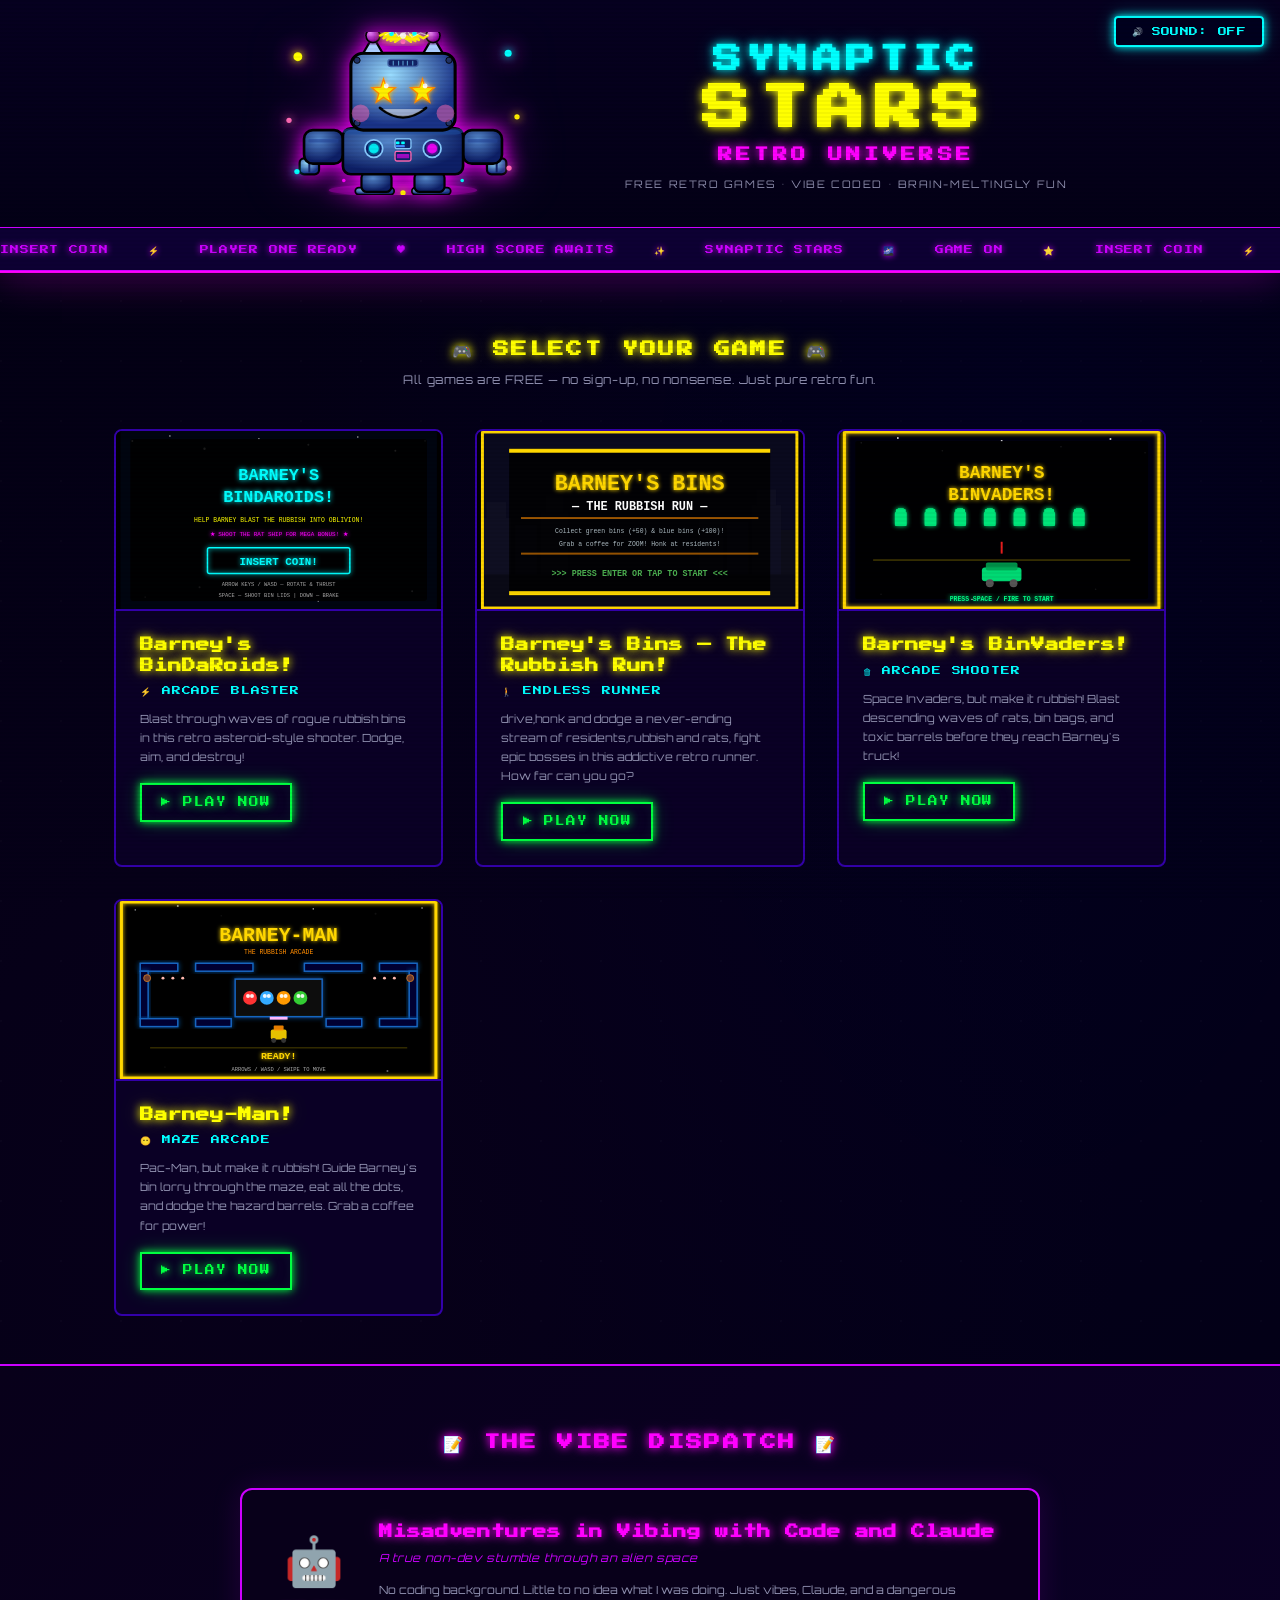
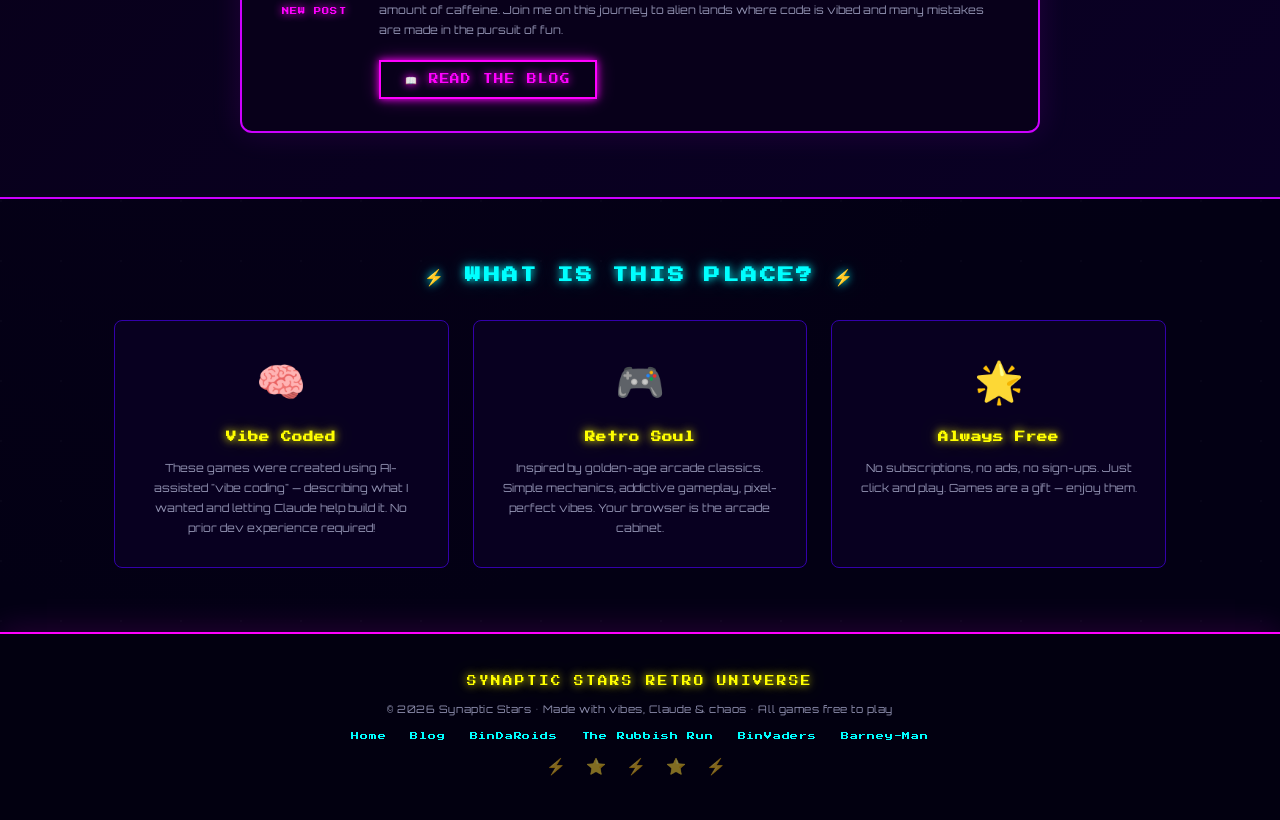
==== commit a27afe0a: "Add Barney-Man to games grid and footer nav New game tile with SVG maze preview: blue walls, coloure" ====
--- a/synaptic-stars/index.html
+++ b/synaptic-stars/index.html
@@ -5,7 +5,7 @@
   <meta charset="UTF-8" />
   <meta name="viewport" content="width=device-width, initial-scale=1.0" />
   <meta name="description"
-    content="Synaptic Stars Retro Universe - Free retro games made with Vibe coding. Play Barney's BinDaRoids, Barney's Bins: The Rubbish Run, and Barney's BinVaders!" />
+    content="Synaptic Stars Retro Universe - Free retro games made with Vibe coding. Play Barney's BinDaRoids, Barney's Bins: The Rubbish Run, Barney's BinVaders, and Barney-Man!" />
   <title>Synaptic Stars Retro Universe</title>
   <link rel="stylesheet" href="css/style.css" />
   <link rel="preconnect" href="https://fonts.googleapis.com" />
@@ -499,6 +499,134 @@
           </a>
         </article>
 
+        <!-- Game Tile 4: Barney-Man -->
+        <article class="game-tile" role="listitem">
+          <a href="https://synapticstar101.github.io/Bin-Man/" target="_blank" rel="noopener noreferrer"
+            class="game-tile-link"
+            aria-label="Play Barney-Man - a retro Pac-Man-style maze arcade game (opens in new tab)">
+            <div class="game-tile-inner">
+              <div class="game-screen-preview" aria-hidden="true">
+                <svg viewBox="0 0 320 180" xmlns="http://www.w3.org/2000/svg"
+                  style="width:100%;height:100%;display:block">
+                  <defs>
+                    <filter id="bm-gold-glow" x="-20%" y="-20%" width="140%" height="140%">
+                      <feGaussianBlur stdDeviation="2" result="b" />
+                      <feMerge>
+                        <feMergeNode in="b" />
+                        <feMergeNode in="SourceGraphic" />
+                      </feMerge>
+                    </filter>
+                    <filter id="bm-blue-glow" x="-30%" y="-30%" width="160%" height="160%">
+                      <feGaussianBlur stdDeviation="2.5" result="b" />
+                      <feMerge>
+                        <feMergeNode in="b" />
+                        <feMergeNode in="SourceGraphic" />
+                      </feMerge>
+                    </filter>
+                  </defs>
+                  <!-- Black background -->
+                  <rect width="320" height="180" fill="#000000" />
+                  <!-- Sparse stars -->
+                  <circle cx="15" cy="9" r="0.8" fill="white" opacity="0.5" />
+                  <circle cx="58" cy="5" r="1" fill="white" opacity="0.6" />
+                  <circle cx="102" cy="15" r="0.8" fill="white" opacity="0.5" />
+                  <circle cx="195" cy="8" r="0.8" fill="white" opacity="0.6" />
+                  <circle cx="258" cy="13" r="1" fill="white" opacity="0.5" />
+                  <circle cx="305" cy="7" r="0.8" fill="white" opacity="0.7" />
+                  <circle cx="45" cy="168" r="0.8" fill="white" opacity="0.4" />
+                  <circle cx="270" cy="172" r="1" fill="white" opacity="0.4" />
+                  <!-- Gold border -->
+                  <rect x="1" y="1" width="318" height="178" fill="none" stroke="#FFD700" stroke-width="3"
+                    filter="url(#bm-gold-glow)" />
+                  <!-- Dark overlay panel -->
+                  <rect x="12" y="10" width="296" height="160" fill="rgba(0,0,0,0.88)" rx="2" />
+                  <!-- Title -->
+                  <text x="160" y="40" text-anchor="middle" font-family="'Courier New',monospace" font-size="20"
+                    font-weight="bold" fill="#FFD700" filter="url(#bm-gold-glow)">BARNEY-MAN</text>
+                  <!-- Subtitle -->
+                  <text x="160" y="54" text-anchor="middle" font-family="'Courier New',monospace" font-size="6.5"
+                    fill="#FF8C00">THE RUBBISH ARCADE</text>
+                  <!-- Maze walls - top strip with corridor gaps -->
+                  <rect x="20" y="63" width="38" height="8" fill="#000033" stroke="#1565C0" stroke-width="1.5"
+                    filter="url(#bm-blue-glow)" />
+                  <rect x="76" y="63" width="58" height="8" fill="#000033" stroke="#1565C0" stroke-width="1.5"
+                    filter="url(#bm-blue-glow)" />
+                  <rect x="186" y="63" width="58" height="8" fill="#000033" stroke="#1565C0" stroke-width="1.5"
+                    filter="url(#bm-blue-glow)" />
+                  <rect x="262" y="63" width="38" height="8" fill="#000033" stroke="#1565C0" stroke-width="1.5"
+                    filter="url(#bm-blue-glow)" />
+                  <!-- Side walls -->
+                  <rect x="20" y="71" width="8" height="48" fill="#000033" stroke="#1565C0" stroke-width="1.5"
+                    filter="url(#bm-blue-glow)" />
+                  <rect x="292" y="71" width="8" height="48" fill="#000033" stroke="#1565C0" stroke-width="1.5"
+                    filter="url(#bm-blue-glow)" />
+                  <!-- Ghost house -->
+                  <rect x="116" y="79" width="88" height="38" fill="#111111" stroke="#1565C0" stroke-width="1.5"
+                    filter="url(#bm-blue-glow)" />
+                  <!-- Ghost house door (pink) -->
+                  <rect x="151" y="117" width="18" height="3" fill="#FFB8FF" />
+                  <!-- Bottom walls -->
+                  <rect x="20" y="119" width="38" height="8" fill="#000033" stroke="#1565C0" stroke-width="1.5"
+                    filter="url(#bm-blue-glow)" />
+                  <rect x="76" y="119" width="36" height="8" fill="#000033" stroke="#1565C0" stroke-width="1.5"
+                    filter="url(#bm-blue-glow)" />
+                  <rect x="208" y="119" width="36" height="8" fill="#000033" stroke="#1565C0" stroke-width="1.5"
+                    filter="url(#bm-blue-glow)" />
+                  <rect x="262" y="119" width="38" height="8" fill="#000033" stroke="#1565C0" stroke-width="1.5"
+                    filter="url(#bm-blue-glow)" />
+                  <!-- Dots - left corridor -->
+                  <circle cx="27" cy="78" r="3.5" fill="#6D3B2E" stroke="#C07028" stroke-width="1" />
+                  <circle cx="43" cy="78" r="1.5" fill="#FFB8AE" />
+                  <circle cx="53" cy="78" r="1.5" fill="#FFB8AE" />
+                  <circle cx="63" cy="78" r="1.5" fill="#FFB8AE" />
+                  <!-- Dots - right corridor -->
+                  <circle cx="257" cy="78" r="1.5" fill="#FFB8AE" />
+                  <circle cx="267" cy="78" r="1.5" fill="#FFB8AE" />
+                  <circle cx="277" cy="78" r="1.5" fill="#FFB8AE" />
+                  <circle cx="293" cy="78" r="3.5" fill="#6D3B2E" stroke="#C07028" stroke-width="1" />
+                  <!-- Ghost barrels inside ghost house -->
+                  <!-- Red barrel -->
+                  <circle cx="131" cy="98" r="7" fill="#FF3333" />
+                  <circle cx="129" cy="96" r="2" fill="white" opacity="0.9" />
+                  <circle cx="133" cy="96" r="2" fill="white" opacity="0.9" />
+                  <!-- Blue barrel -->
+                  <circle cx="148" cy="98" r="7" fill="#33AAFF" />
+                  <circle cx="146" cy="96" r="2" fill="white" opacity="0.9" />
+                  <circle cx="150" cy="96" r="2" fill="white" opacity="0.9" />
+                  <!-- Orange barrel -->
+                  <circle cx="165" cy="98" r="7" fill="#FF9900" />
+                  <circle cx="163" cy="96" r="2" fill="white" opacity="0.9" />
+                  <circle cx="167" cy="96" r="2" fill="white" opacity="0.9" />
+                  <!-- Green barrel -->
+                  <circle cx="182" cy="98" r="7" fill="#33CC33" />
+                  <circle cx="180" cy="96" r="2" fill="white" opacity="0.9" />
+                  <circle cx="184" cy="96" r="2" fill="white" opacity="0.9" />
+                  <!-- Barney bin lorry (top-down, below ghost house) -->
+                  <rect x="152" y="130" width="16" height="10" rx="2" fill="#FFD700" opacity="0.9" />
+                  <rect x="155" y="126" width="10" height="5" rx="1" fill="#FF8C00" opacity="0.9" />
+                  <circle cx="155" cy="141" r="2.5" fill="#333" />
+                  <circle cx="165" cy="141" r="2.5" fill="#333" />
+                  <!-- Divider -->
+                  <rect x="30" y="148" width="260" height="1" fill="#FFD700" opacity="0.3" />
+                  <!-- READY! -->
+                  <text x="160" y="160" text-anchor="middle" font-family="'Courier New',monospace" font-size="10"
+                    font-weight="bold" fill="#FFD700" filter="url(#bm-gold-glow)">READY!</text>
+                  <!-- Controls hint -->
+                  <text x="160" y="172" text-anchor="middle" font-family="'Courier New',monospace" font-size="5.5"
+                    fill="#aaaaaa">ARROWS / WASD / SWIPE TO MOVE</text>
+                </svg>
+              </div>
+              <div class="game-info">
+                <h3 class="game-title">Barney-Man!</h3>
+                <p class="game-genre">&#128566; MAZE ARCADE</p>
+                <p class="game-desc">Pac-Man, but make it rubbish! Guide Barney's bin lorry through the maze, eat all
+                  the dots, and dodge the hazard barrels. Grab a coffee for power!</p>
+                <span class="play-btn" aria-hidden="true">&#9654; PLAY NOW</span>
+              </div>
+            </div>
+          </a>
+        </article>
+
       </div>
     </section>
 
@@ -571,6 +699,8 @@
           Run</a>
         <a href="https://synapticstar101.github.io/Barney-s-BinVaders/" target="_blank"
           rel="noopener noreferrer">BinVaders</a>
+        <a href="https://synapticstar101.github.io/Bin-Man/" target="_blank"
+          rel="noopener noreferrer">Barney-Man</a>
       </nav>
       <p class="footer-credits" aria-hidden="true">&#9889; &#11088; &#9889; &#11088; &#9889;</p>
     </div>
